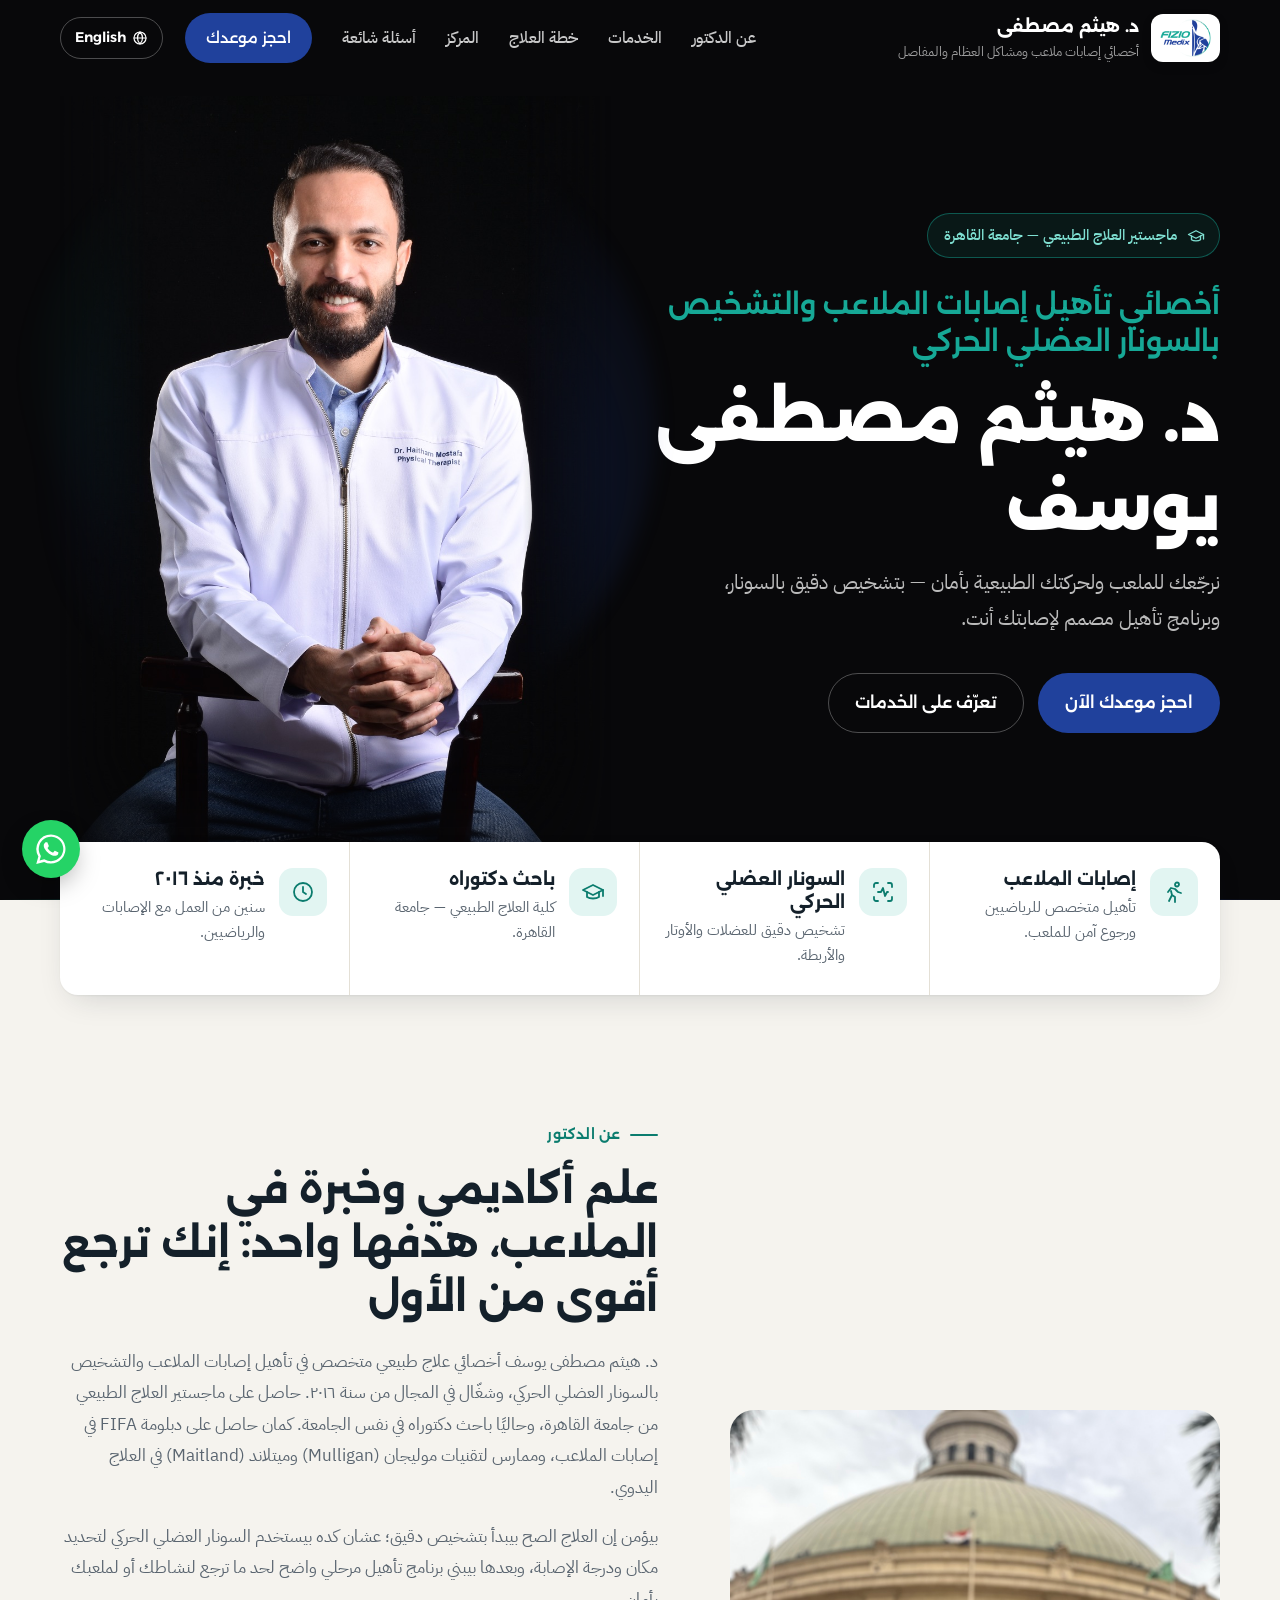
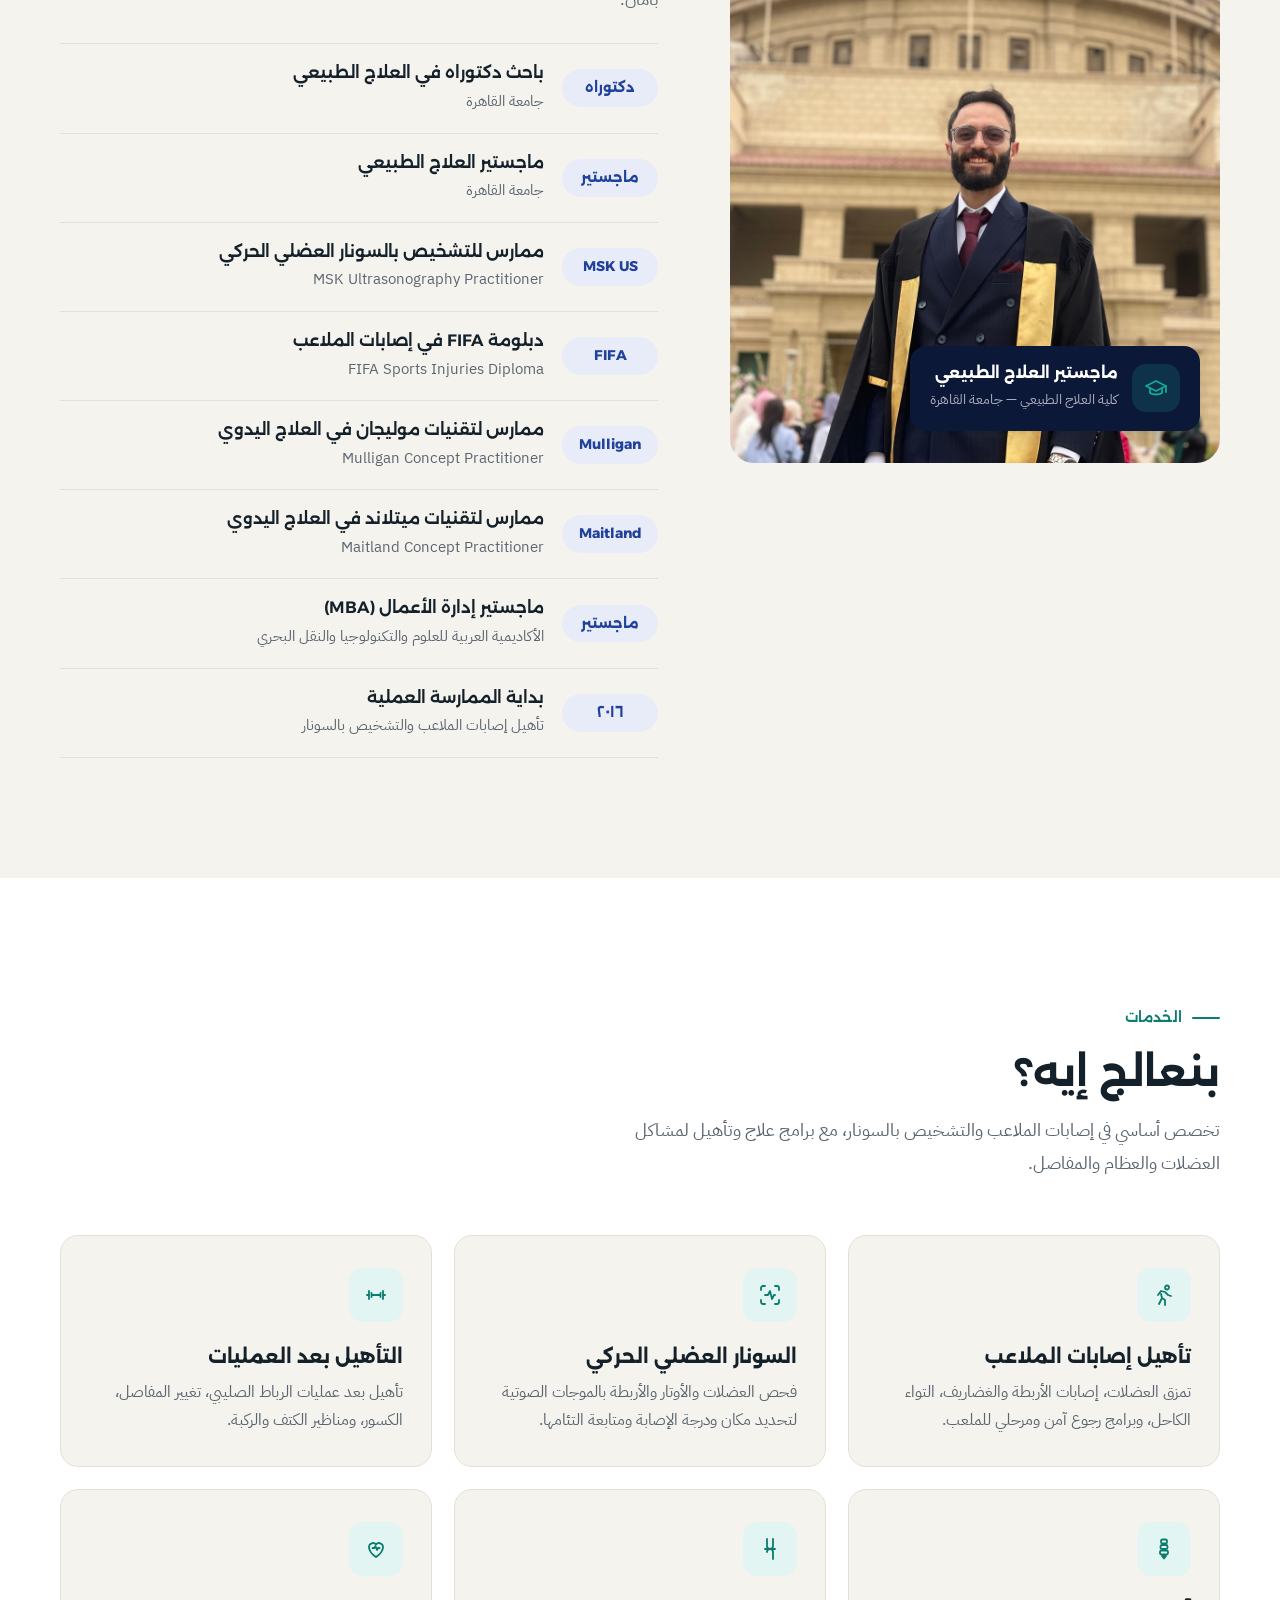
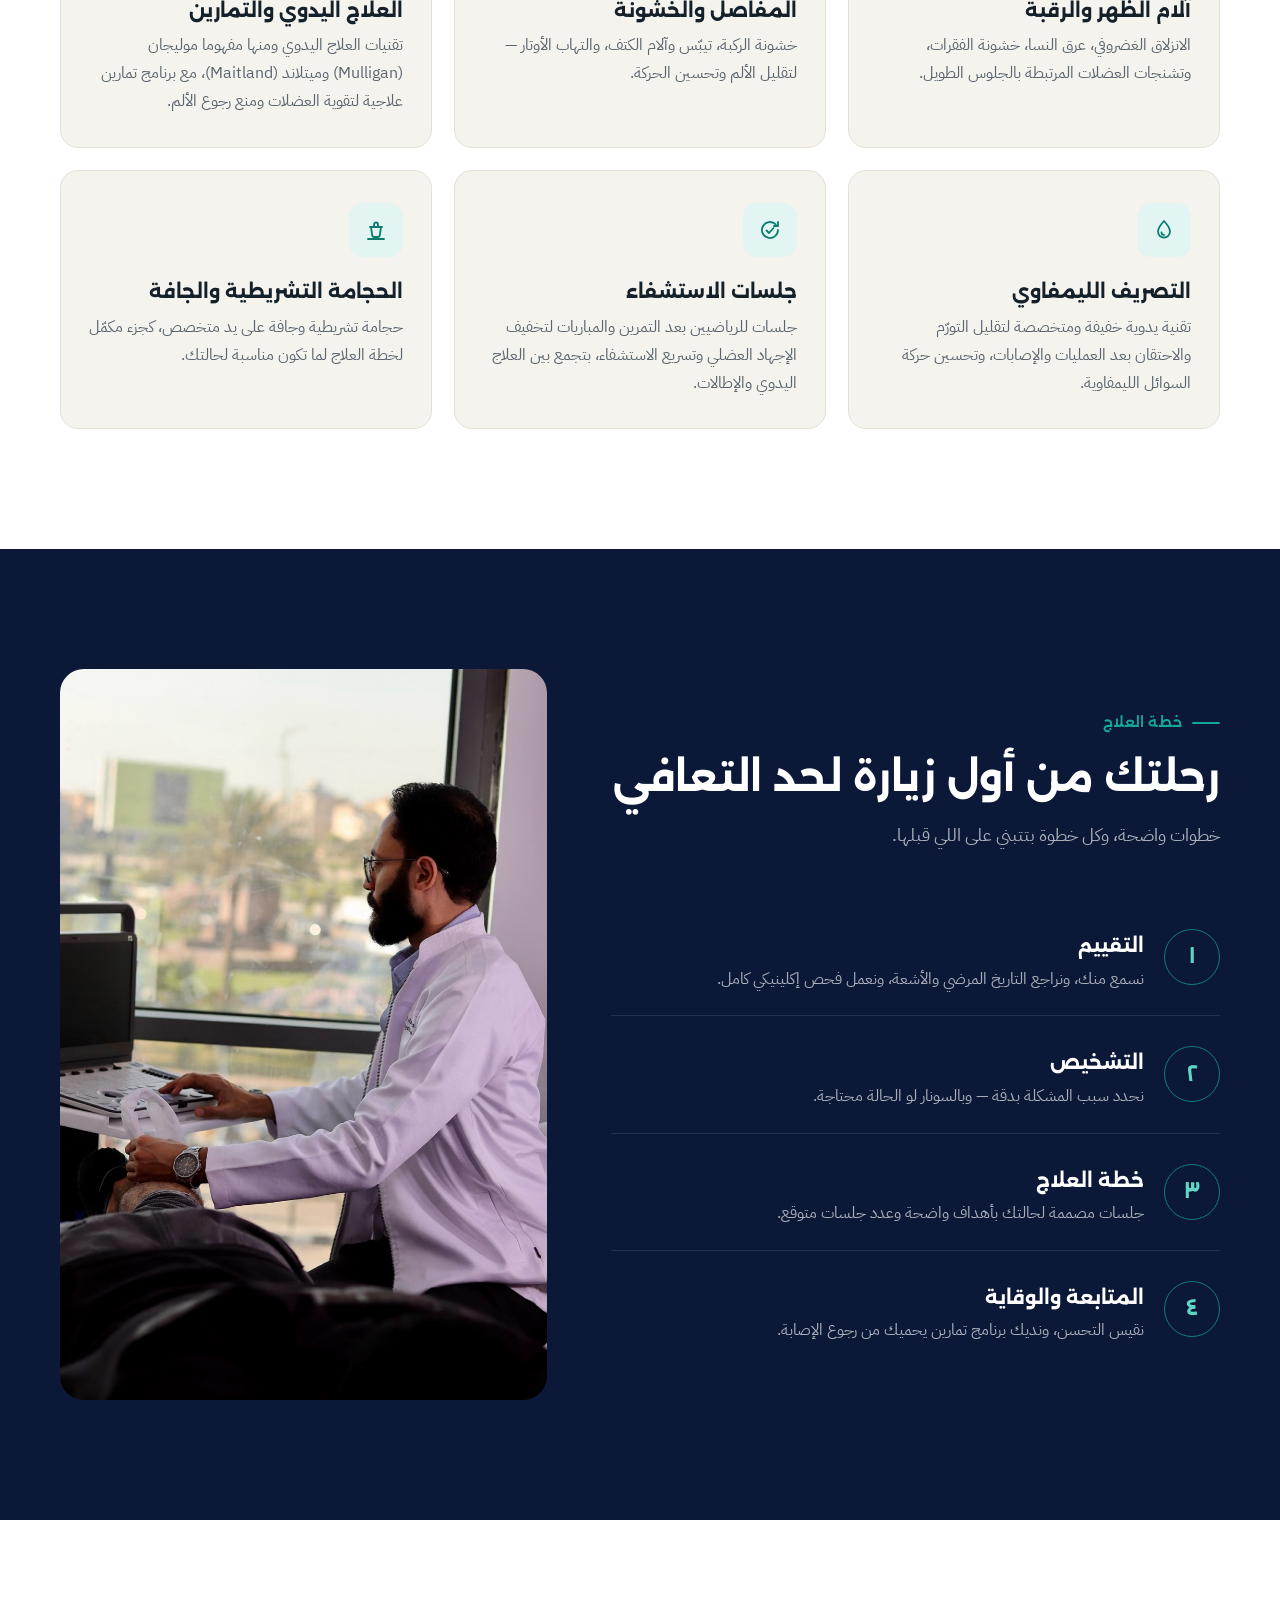
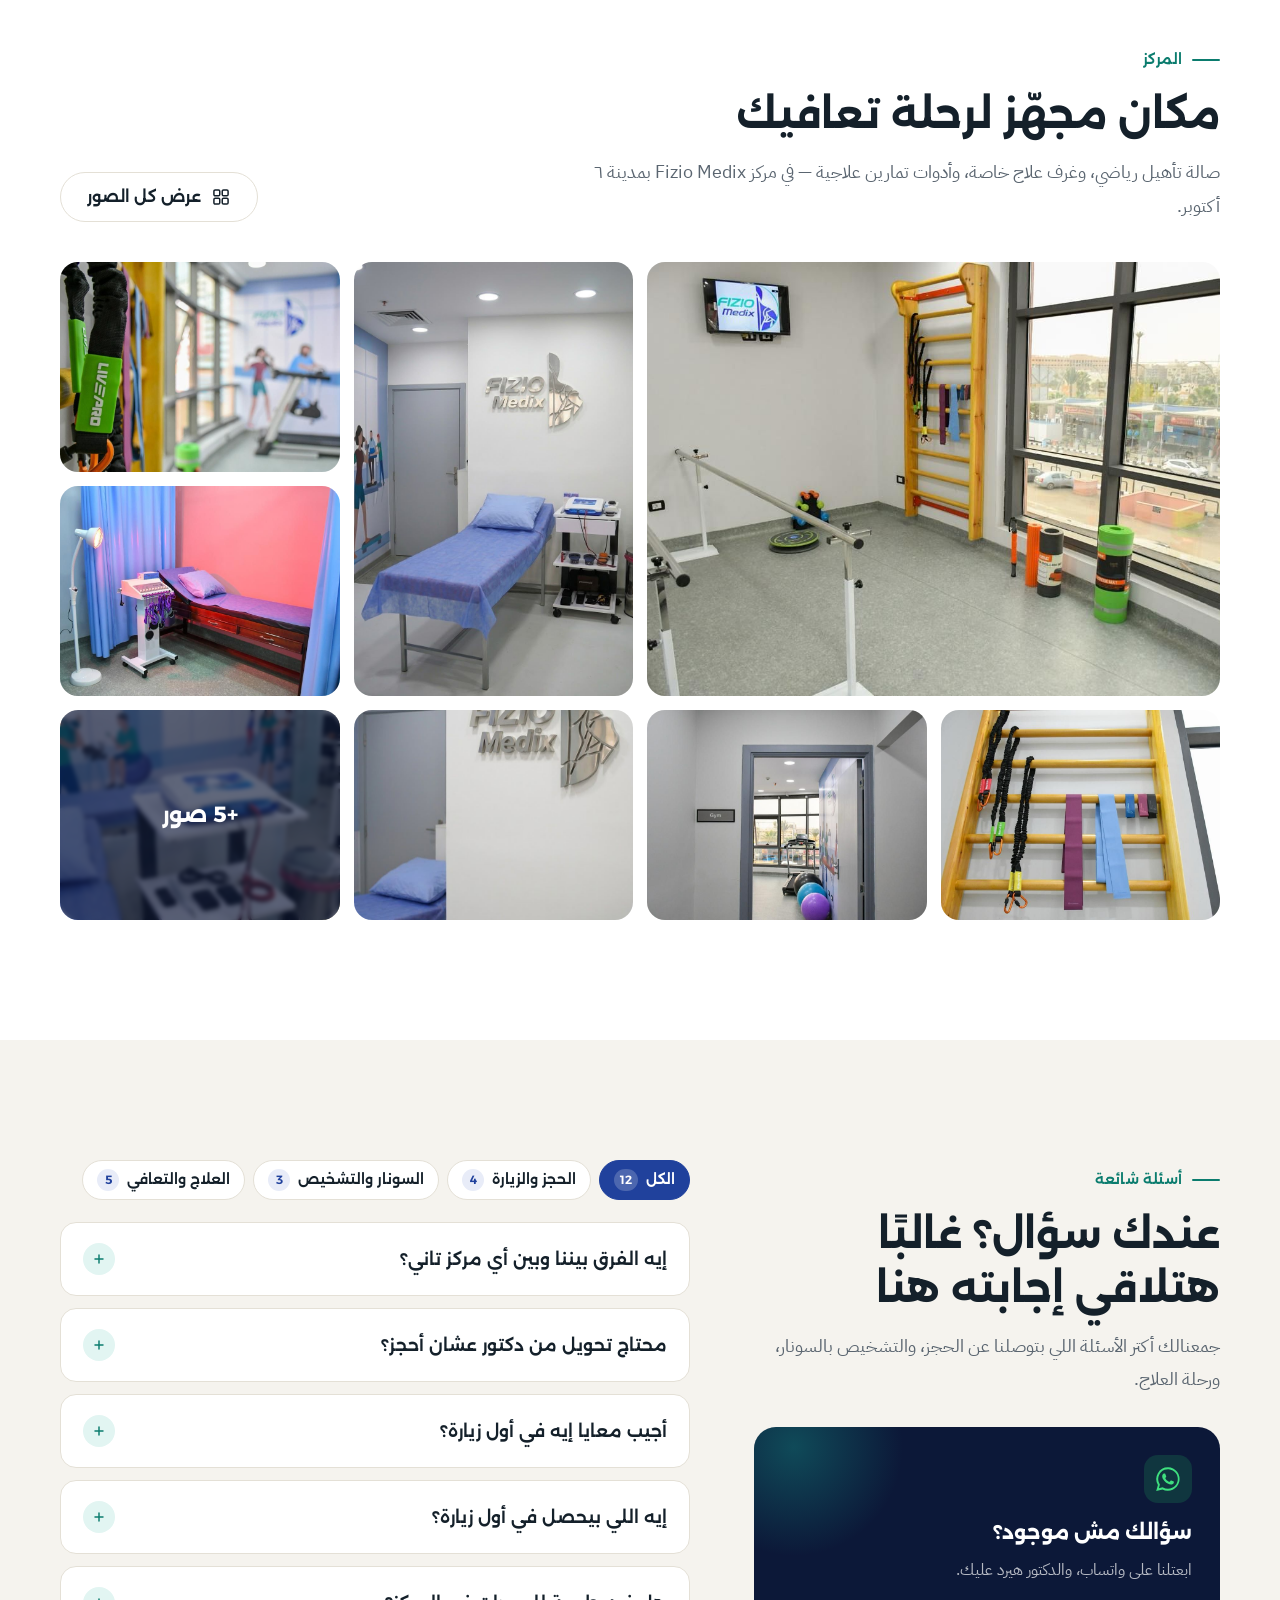
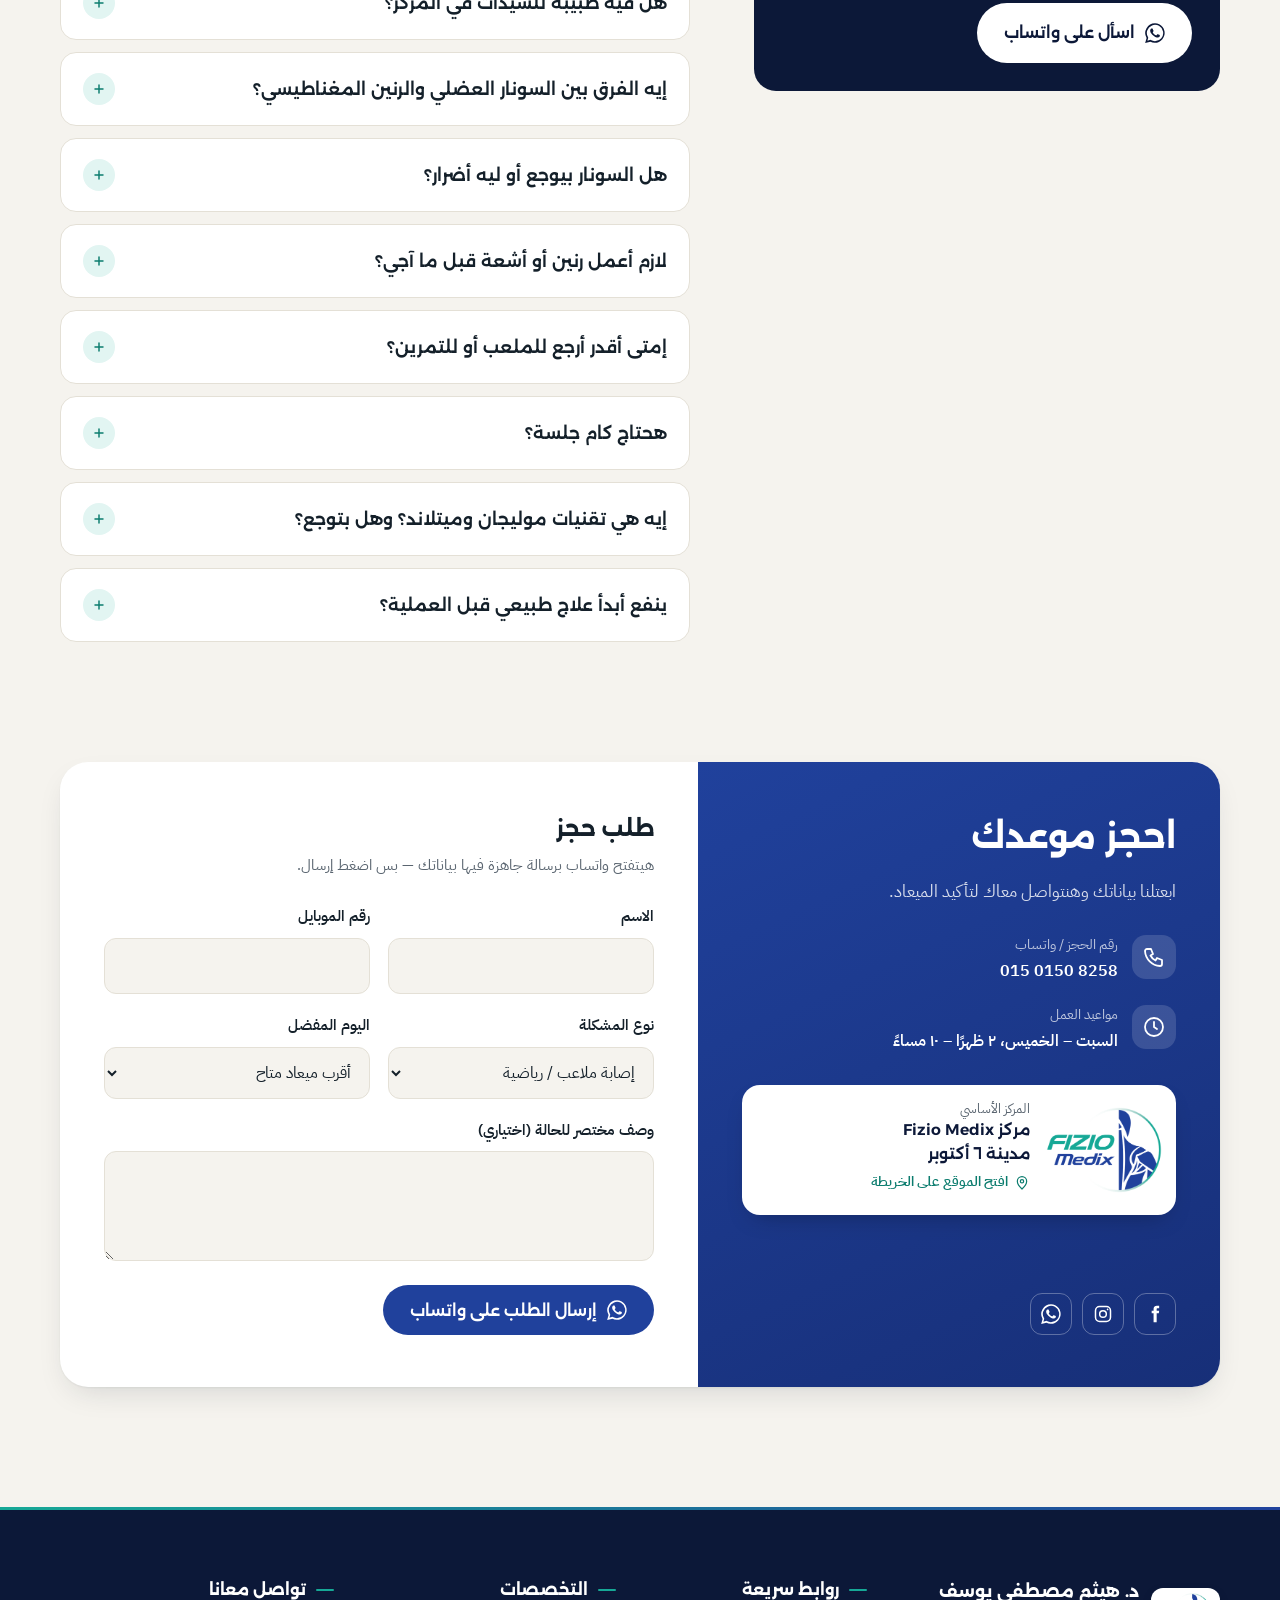
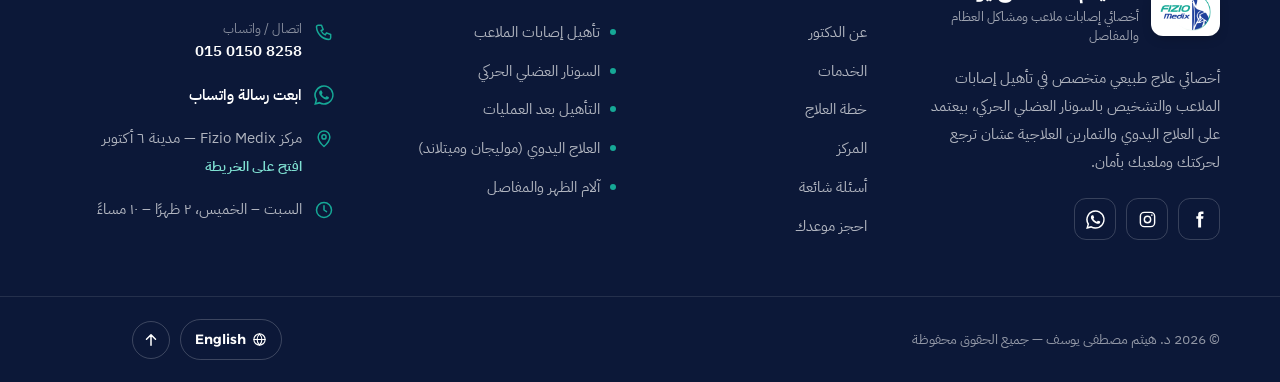
==== index.html @ ec3d3119 "Initial website: Arabic and English pages Co-Authored-By: Claude Opus 5.5 <noreply@anthropic.com>" ====
<!doctype html>
<html lang="ar" dir="rtl">
<head>
<meta charset="utf-8">
<meta name="viewport" content="width=device-width, initial-scale=1">
<title>د. هيثم مصطفى يوسف | تأهيل إصابات الملاعب والسونار العضلي</title>
<meta name="description" content="د. هيثم مصطفى يوسف — أخصائي تأهيل إصابات الملاعب والتشخيص بالسونار العضلي الحركي. ماجستير العلاج الطبيعي جامعة القاهرة، باحث دكتوراه بجامعة القاهرة، وخبرة منذ ٢٠١٦.">
<meta property="og:title" content="د. هيثم مصطفى يوسف | تأهيل إصابات الملاعب">
<meta property="og:description" content="ماجستير العلاج الطبيعي — جامعة القاهرة. احجز موعدك الآن.">
<meta property="og:image" content="images/hero.jpg">
<meta name="theme-color" content="#20419c">
<link rel="preconnect" href="https://fonts.googleapis.com">
<link rel="preconnect" href="https://fonts.gstatic.com" crossorigin>
<link href="https://fonts.googleapis.com/css2?family=Alexandria:wght@500;600;700;800&family=IBM+Plex+Sans+Arabic:wght@400;500;600&display=swap" rel="stylesheet">
<link rel="alternate" hreflang="ar" href="index.html">
<link rel="alternate" hreflang="en" href="en.html">
<link rel="stylesheet" href="css/style.css">
<script type="application/ld+json" id="faq-schema">
{
 "@context": "https://schema.org",
 "@type": "FAQPage",
 "inLanguage": "ar",
 "mainEntity": [
  {
   "@type": "Question",
   "name": "إيه الفرق بيننا وبين أي مركز تاني؟",
   "acceptedAnswer": {
    "@type": "Answer",
    "text": "الفرق الأساسي إن العلاج عندنا بيعتمد على العلاج اليدوي بشكل أكبر، مش مجرد أجهزة علاجية. الجلسة مش إنك تتوصّل على جهاز وتستنى؛ الأخصائي بيشتغل معاك بإيده بتقنيات زي موليجان وميتلاند، مع تمارين علاجية مصممة لإصابتك، والأجهزة بتُستخدم كعامل مساعد بس لما يكون ليها لازمة فعلًا. وكمان التشخيص بالسونار العضلي في نفس الزيارة بيخلّينا نعالج السبب الحقيقي ونتابع التحسّن بشكل واضح."
   }
  },
  {
   "@type": "Question",
   "name": "محتاج تحويل من دكتور عشان أحجز؟",
   "acceptedAnswer": {
    "@type": "Answer",
    "text": "لأ، تقدر تحجز على طول. لو متابع مع دكتور عظام أو عملت عملية، هات معاك تقريره وأي أشعة سابقة عشان نكمّل على نفس الخطة."
   }
  },
  {
   "@type": "Question",
   "name": "أجيب معايا إيه في أول زيارة؟",
   "acceptedAnswer": {
    "@type": "Answer",
    "text": "أي أشعة أو رنين أو سونار عملته قبل كده، تقرير العملية لو عملت عملية، وأسماء الأدوية اللي بتاخدها. والبس لبس رياضي مريح يسهّل فحص مكان الإصابة."
   }
  },
  {
   "@type": "Question",
   "name": "إيه اللي بيحصل في أول زيارة؟",
   "acceptedAnswer": {
    "@type": "Answer",
    "text": "بنبدأ بتقييم كامل: نسمع منك قصة الإصابة، ونفحص الحركة والقوة ومكان الألم، ولو محتاج بنعمل سونار عضلي في نفس الزيارة. بتمشي وإنت فاهم تشخيصك وخطة العلاج وأول تمارين ليك."
   }
  },
  {
   "@type": "Question",
   "name": "هل فيه طبيبة للسيدات في المركز؟",
   "acceptedAnswer": {
    "@type": "Answer",
    "text": "أيوه، في المركز ٥ طبيبات علاج طبيعي. لو تفضّلي إن جلساتك تبقى مع طبيبة، اكتبي ده في طلب الحجز أو ابعتيلنا على واتساب، وهنرتّب ده معاكي."
   }
  },
  {
   "@type": "Question",
   "name": "إيه الفرق بين السونار العضلي والرنين المغناطيسي؟",
   "acceptedAnswer": {
    "@type": "Answer",
    "text": "السونار العضلي بيصوّر العضلات والأوتار والأربطة وهي بتتحرك، وبيتعمل في العيادة في نفس الزيارة، وبيسمح نقارن الجهة المصابة بالسليمة ونتابع الالتئام من جلسة للتانية. الرنين أدق في حاجات تانية زي الغضاريف جوه المفصل والعظم، ولو حالتك محتاجاه هنقولك."
   }
  },
  {
   "@type": "Question",
   "name": "هل السونار بيوجع أو ليه أضرار؟",
   "acceptedAnswer": {
    "@type": "Answer",
    "text": "لأ. السونار مفيهوش أي إشعاع ومش بيوجع، وينفع يتكرر أكتر من مرة بأمان — وده اللي بيخلّيه مناسب لمتابعة التئام الإصابة."
   }
  },
  {
   "@type": "Question",
   "name": "لازم أعمل رنين أو أشعة قبل ما آجي؟",
   "acceptedAnswer": {
    "@type": "Answer",
    "text": "مش شرط. في حالات كتير الفحص الإكلينيكي مع السونار بيكفي للتشخيص. لو احتجنا أشعة أو رنين هنوضحلك ليه، وإيه اللي محتاجين نشوفه بالظبط."
   }
  },
  {
   "@type": "Question",
   "name": "إمتى أقدر أرجع للملعب أو للتمرين؟",
   "acceptedAnswer": {
    "@type": "Answer",
    "text": "الرجوع مش بعدد أيام، لكن بمعايير: الألم، ومدى الحركة، والقوة مقارنةً بالجهة السليمة، واختبارات حركية زي الجري والقفز وتغيير الاتجاه. بنرجّعك على مراحل عشان نقلل فرصة إن الإصابة ترجع."
   }
  },
  {
   "@type": "Question",
   "name": "هحتاج كام جلسة؟",
   "acceptedAnswer": {
    "@type": "Answer",
    "text": "بيتحدد بعد التقييم حسب نوع الإصابة ودرجتها وهدفك — حياة يومية من غير ألم ولا رجوع للمنافسة. بنقولك من الأول العدد المتوقع، وبنراجعه مع تحسّنك."
   }
  },
  {
   "@type": "Question",
   "name": "إيه هي تقنيات موليجان وميتلاند؟ وهل بتوجع؟",
   "acceptedAnswer": {
    "@type": "Answer",
    "text": "دي مدارس معروفة في العلاج اليدوي لتحسين حركة المفاصل وتقليل الألم. موليجان بيعتمد على تحريك المفصل وإنت بتعمل الحركة بنفسك، وميتلاند بيعتمد على تحريك المفصل بحركات متدرجة. المفروض تبقى مريحة، ولو حسيت بألم بنعدّل فورًا. ممكن تحس بشد بسيط بعدها بيروح خلال يوم أو اتنين."
   }
  },
  {
   "@type": "Question",
   "name": "ينفع أبدأ علاج طبيعي قبل العملية؟",
   "acceptedAnswer": {
    "@type": "Answer",
    "text": "أيوه، وده مفيد جدًا في عمليات زي الرباط الصليبي: التأهيل قبل العملية بيقلل التورم ويحسّن الحركة وقوة العضلة، وده بيسهّل التعافي بعدها. وبعد العملية بنمشي على البروتوكول بالتنسيق مع الجرّاح."
   }
  }
 ]
}
</script>
</head>
<body>

<!-- SVG icon sprite -->
<svg width="0" height="0" style="position:absolute" aria-hidden="true">
  <symbol id="i-cap" viewBox="0 0 24 24" fill="none" stroke="currentColor" stroke-width="1.8" stroke-linecap="round" stroke-linejoin="round"><path d="M22 10 12 5 2 10l10 5 10-5Z"/><path d="M6 12v5c3 2 9 2 12 0v-5"/><path d="M22 10v6"/></symbol>
  <symbol id="i-scan" viewBox="0 0 24 24" fill="none" stroke="currentColor" stroke-width="1.8" stroke-linecap="round" stroke-linejoin="round"><path d="M3 7V5a2 2 0 0 1 2-2h2M17 3h2a2 2 0 0 1 2 2v2M21 17v2a2 2 0 0 1-2 2h-2M7 21H5a2 2 0 0 1-2-2v-2"/><path d="M7 12h3l2-4 2 8 2-4h1"/></symbol>
  <symbol id="i-plan" viewBox="0 0 24 24" fill="none" stroke="currentColor" stroke-width="1.8" stroke-linecap="round" stroke-linejoin="round"><rect x="5" y="3" width="14" height="18" rx="2"/><path d="M9 3v2h6V3M9 11h6M9 15h4"/></symbol>
  <symbol id="i-check" viewBox="0 0 24 24" fill="none" stroke="currentColor" stroke-width="2" stroke-linecap="round" stroke-linejoin="round"><circle cx="12" cy="12" r="9"/><path d="m8.5 12 2.5 2.5 4.5-5"/></symbol>
  <symbol id="i-spine" viewBox="0 0 24 24" fill="none" stroke="currentColor" stroke-width="1.8" stroke-linecap="round" stroke-linejoin="round"><rect x="9" y="2.5" width="6" height="4" rx="1.5"/><rect x="8.5" y="8" width="7" height="4" rx="1.5"/><rect x="8" y="13.5" width="8" height="4" rx="1.5"/><path d="M10 19h4l-2 2.5Z"/></symbol>
  <symbol id="i-run" viewBox="0 0 24 24" fill="none" stroke="currentColor" stroke-width="1.8" stroke-linecap="round" stroke-linejoin="round"><circle cx="15" cy="4.5" r="2"/><path d="m7 21 3-6 3 2v5M6 12l3-4 4 1 3 3 3 1M10 15l-1-4"/></symbol>
  <symbol id="i-knee" viewBox="0 0 24 24" fill="none" stroke="currentColor" stroke-width="1.8" stroke-linecap="round" stroke-linejoin="round"><path d="M9 2v7a3 3 0 0 0 6 0V2"/><path d="M9 15a3 3 0 0 1 6 0v7"/><path d="M7 12h10"/></symbol>
  <symbol id="i-hands" viewBox="0 0 24 24" fill="none" stroke="currentColor" stroke-width="1.8" stroke-linecap="round" stroke-linejoin="round"><path d="M12 20s-7-4.5-7-10a4 4 0 0 1 7-2.6A4 4 0 0 1 19 10c0 5.5-7 10-7 10Z"/><path d="M8.5 11h2l1-2 1.5 4 1-2h1.5"/></symbol>
  <symbol id="i-rehab" viewBox="0 0 24 24" fill="none" stroke="currentColor" stroke-width="1.8" stroke-linecap="round" stroke-linejoin="round"><path d="M3 12h2M19 12h2M5 8v8M19 8v8M7.5 10v4M16.5 10v4M7.5 12h9"/></symbol>
  <symbol id="i-phone" viewBox="0 0 24 24" fill="none" stroke="currentColor" stroke-width="1.8" stroke-linecap="round" stroke-linejoin="round"><path d="M5 4h4l2 5-2.5 1.5a11 11 0 0 0 5 5L15 13l5 2v4a2 2 0 0 1-2 2A16 16 0 0 1 3 6a2 2 0 0 1 2-2Z"/></symbol>
  <symbol id="i-pin" viewBox="0 0 24 24" fill="none" stroke="currentColor" stroke-width="1.8" stroke-linecap="round" stroke-linejoin="round"><path d="M12 21s-7-6.2-7-11.5a7 7 0 0 1 14 0C19 14.8 12 21 12 21Z"/><circle cx="12" cy="9.5" r="2.5"/></symbol>
  <symbol id="i-clock" viewBox="0 0 24 24" fill="none" stroke="currentColor" stroke-width="1.8" stroke-linecap="round" stroke-linejoin="round"><circle cx="12" cy="12" r="9"/><path d="M12 7v5l3 2"/></symbol>
  <symbol id="i-plus" viewBox="0 0 24 24" fill="none" stroke="currentColor" stroke-width="2.2" stroke-linecap="round"><path d="M12 6v12M6 12h12"/></symbol>
  <symbol id="i-wa" viewBox="0 0 24 24" fill="currentColor"><path d="M17.5 14.4c-.3-.1-1.7-.8-2-.9-.3-.1-.5-.1-.7.1-.2.3-.8.9-.9 1.1-.2.2-.3.2-.6.1-.3-.1-1.2-.5-2.3-1.4-.9-.8-1.4-1.7-1.6-2-.2-.3 0-.5.1-.6l.4-.5c.1-.2.2-.3.3-.5.1-.2 0-.4 0-.5l-.9-2.2c-.2-.6-.5-.5-.7-.5h-.6c-.2 0-.5.1-.8.4-.3.3-1 1-1 2.4s1 2.8 1.2 3c.1.2 2 3.1 4.9 4.3.7.3 1.2.5 1.7.6.7.2 1.3.2 1.8.1.6-.1 1.7-.7 1.9-1.4.2-.7.2-1.2.2-1.4-.1-.1-.3-.2-.6-.3ZM12 21.8a9.8 9.8 0 0 1-5-1.4l-.4-.2-3.7 1 1-3.6-.2-.4A9.8 9.8 0 1 1 12 21.8Zm0-21.5A11.7 11.7 0 0 0 1.9 17.9L.2 24l6.3-1.6A11.7 11.7 0 1 0 12 .3Z"/></symbol>
  <symbol id="i-fb" viewBox="0 0 24 24" fill="currentColor"><path d="M14 8V6.2c0-.8.2-1.2 1.4-1.2H17V2h-2.6C11.3 2 10.3 3.5 10.3 6v2H8v3h2.3v11H14V11h2.6L17 8h-3Z"/></symbol>
  <symbol id="i-ig" viewBox="0 0 24 24" fill="none" stroke="currentColor" stroke-width="1.8"><rect x="3" y="3" width="18" height="18" rx="5"/><circle cx="12" cy="12" r="4"/><circle cx="17.5" cy="6.5" r="1" fill="currentColor" stroke="none"/></symbol>
  <symbol id="i-globe" viewBox="0 0 24 24" fill="none" stroke="currentColor" stroke-width="1.8" stroke-linecap="round"><circle cx="12" cy="12" r="9"/><path d="M3 12h18M12 3c2.5 2.6 3.8 5.6 3.8 9s-1.3 6.4-3.8 9c-2.5-2.6-3.8-5.6-3.8-9S9.5 5.6 12 3Z"/></symbol>
  <symbol id="i-up" viewBox="0 0 24 24" fill="none" stroke="currentColor" stroke-width="2" stroke-linecap="round" stroke-linejoin="round"><path d="M12 19V5M6 11l6-6 6 6"/></symbol>
  <symbol id="i-grid" viewBox="0 0 24 24" fill="none" stroke="currentColor" stroke-width="1.8" stroke-linejoin="round"><rect x="3.5" y="3.5" width="7" height="7" rx="1.5"/><rect x="13.5" y="3.5" width="7" height="7" rx="1.5"/><rect x="3.5" y="13.5" width="7" height="7" rx="1.5"/><rect x="13.5" y="13.5" width="7" height="7" rx="1.5"/></symbol>
  <symbol id="i-x" viewBox="0 0 24 24" fill="none" stroke="currentColor" stroke-width="2" stroke-linecap="round"><path d="M6 6l12 12M18 6 6 18"/></symbol>
  <symbol id="i-chev" viewBox="0 0 24 24" fill="none" stroke="currentColor" stroke-width="2" stroke-linecap="round" stroke-linejoin="round"><path d="m9 6 6 6-6 6"/></symbol>
  <symbol id="i-drop" viewBox="0 0 24 24" fill="none" stroke="currentColor" stroke-width="1.8" stroke-linecap="round" stroke-linejoin="round"><path d="M12 3s-6 6.4-6 10.6A6 6 0 0 0 18 13.6C18 9.4 12 3 12 3Z"/><path d="M9.5 14.5a2.6 2.6 0 0 0 2.5 2.5"/></symbol>
  <symbol id="i-recover" viewBox="0 0 24 24" fill="none" stroke="currentColor" stroke-width="1.8" stroke-linecap="round" stroke-linejoin="round"><path d="M20 12a8 8 0 1 1-2.3-5.6"/><path d="M20 4v4h-4"/><path d="M8.5 12.5 11 15l4.5-5"/></symbol>
  <symbol id="i-cup" viewBox="0 0 24 24" fill="none" stroke="currentColor" stroke-width="1.8" stroke-linecap="round" stroke-linejoin="round"><path d="M7 9h10l-1.2 8.2a2 2 0 0 1-2 1.8h-3.6a2 2 0 0 1-2-1.8L7 9Z"/><path d="M6 9h12"/><path d="M10 9V6.5a2 2 0 0 1 4 0V9"/><path d="M4 21h16"/></symbol>
  <symbol id="i-menu" viewBox="0 0 24 24" fill="none" stroke="currentColor" stroke-width="2" stroke-linecap="round"><path d="M4 7h16M4 12h16M4 17h16"/></symbol>
</svg>

<header class="nav" id="nav">
  <div class="wrap">
    <a href="#top" class="brand" aria-label="د. هيثم مصطفى — الصفحة الرئيسية">
      <span class="brand-logo"><img src="images/fizio-medix-logo.png" alt="Fizio Medix" width="640" height="475"></span>
      <span class="brand-text"><b>د. هيثم مصطفى</b><span>أخصائي إصابات ملاعب ومشاكل العظام والمفاصل</span></span>
    </a>
    <div class="nav-end">
    <nav class="links" id="links" aria-label="القائمة الرئيسية">
      <a href="#about">عن الدكتور</a>
      <a href="#services">الخدمات</a>
      <a href="#approach">خطة العلاج</a>
      <a href="#center">المركز</a>
      <a href="#faq">أسئلة شائعة</a>
      <a href="#booking" class="btn btn-primary">احجز موعدك</a>
    </nav>
    <a class="lang" href="en.html" hreflang="en" lang="en" data-lang-switch><svg><use href="#i-globe"/></svg><span class="lang-full">English</span><span class="lang-short">EN</span></a>
    <button class="menu-btn" id="menuBtn" aria-label="فتح القائمة" aria-expanded="false" aria-controls="links"><svg><use href="#i-menu"/></svg></button>
    </div>
  </div>
</header>

<main id="top">
  <!-- Hero -->
  <section class="hero">
    <div class="wrap">
      <div class="hero-copy">
        <span class="badge"><svg><use href="#i-cap"/></svg>ماجستير العلاج الطبيعي — جامعة القاهرة</span>
        <h1><small>أخصائي تأهيل إصابات الملاعب والتشخيص بالسونار العضلي الحركي</small>د. هيثم مصطفى يوسف</h1>
        <p class="lead">نرجّعك للملعب ولحركتك الطبيعية بأمان — بتشخيص دقيق بالسونار، وبرنامج تأهيل مصمم لإصابتك أنت.</p>
        <div class="hero-cta">
          <a href="#booking" class="btn btn-primary">احجز موعدك الآن</a>
          <a href="#services" class="btn btn-ghost">تعرّف على الخدمات</a>
        </div>
      </div>
      <div class="hero-photo">
        <div class="hero-glow" aria-hidden="true"></div>
        <img src="images/hero.jpg" alt="د. هيثم مصطفى يوسف بالبالطو الأبيض" width="1000" height="1500" fetchpriority="high">
      </div>
    </div>
  </section>

  <!-- Highlights -->
  <div class="strip">
    <div class="wrap">
      <div class="strip-grid reveal">
        <div class="strip-item">
          <span class="icon"><svg><use href="#i-run"/></svg></span>
          <div><h3>إصابات الملاعب</h3><p>تأهيل متخصص للرياضيين ورجوع آمن للملعب.</p></div>
        </div>
        <div class="strip-item">
          <span class="icon"><svg><use href="#i-scan"/></svg></span>
          <div><h3>السونار العضلي الحركي</h3><p>تشخيص دقيق للعضلات والأوتار والأربطة.</p></div>
        </div>
        <div class="strip-item">
          <span class="icon"><svg><use href="#i-cap"/></svg></span>
          <div><h3>باحث دكتوراه</h3><p>كلية العلاج الطبيعي — جامعة القاهرة.</p></div>
        </div>
        <div class="strip-item">
          <span class="icon"><svg><use href="#i-clock"/></svg></span>
          <div><h3>خبرة منذ ٢٠١٦</h3><p>سنين من العمل مع الإصابات والرياضيين.</p></div>
        </div>
      </div>
    </div>
  </div>

  <!-- About -->
  <section class="section" id="about">
    <div class="wrap about-grid">
      <div class="about-photo reveal">
        <img src="images/graduation.jpg" alt="د. هيثم مصطفى في حفل التخرج أمام قبة جامعة القاهرة" width="1050" height="1400" loading="lazy">
        <div class="tag">
          <span class="icon"><svg><use href="#i-cap"/></svg></span>
          <div><b>ماجستير العلاج الطبيعي</b><span>كلية العلاج الطبيعي — جامعة القاهرة</span></div>
        </div>
      </div>
      <div class="about-copy reveal">
        <span class="eyebrow">عن الدكتور</span>
        <h2>علم أكاديمي وخبرة في الملاعب، هدفها واحد: إنك ترجع أقوى من الأول</h2>
        <p>د. هيثم مصطفى يوسف أخصائي علاج طبيعي متخصص في تأهيل إصابات الملاعب والتشخيص بالسونار العضلي الحركي، وشغّال في المجال من سنة ٢٠١٦. حاصل على ماجستير العلاج الطبيعي من جامعة القاهرة، وحاليًا باحث دكتوراه في نفس الجامعة. كمان حاصل على دبلومة <span class="ltr">FIFA</span> في إصابات الملاعب، وممارس لتقنيات موليجان <span class="ltr">(Mulligan)</span> وميتلاند <span class="ltr">(Maitland)</span> في العلاج اليدوي.</p>
        <p>بيؤمن إن العلاج الصح بيبدأ بتشخيص دقيق؛ عشان كده بيستخدم السونار العضلي الحركي لتحديد مكان ودرجة الإصابة، وبعدها بيبني برنامج تأهيل مرحلي واضح لحد ما ترجع لنشاطك أو لملعبك بأمان.</p>
        <ul class="creds">
          <li><span class="yr">دكتوراه</span><div><b>باحث دكتوراه في العلاج الطبيعي</b><small>جامعة القاهرة</small></div></li>
          <li><span class="yr">ماجستير</span><div><b>ماجستير العلاج الطبيعي</b><small>جامعة القاهرة</small></div></li>
          <li><span class="yr ltr">MSK US</span><div><b>ممارس للتشخيص بالسونار العضلي الحركي</b><small><span class="ltr">MSK Ultrasonography Practitioner</span></small></div></li>
          <li><span class="yr ltr">FIFA</span><div><b>دبلومة <span class="ltr">FIFA</span> في إصابات الملاعب</b><small><span class="ltr">FIFA Sports Injuries Diploma</span></small></div></li>
          <li><span class="yr ltr">Mulligan</span><div><b>ممارس لتقنيات موليجان في العلاج اليدوي</b><small><span class="ltr">Mulligan Concept Practitioner</span></small></div></li>
          <li><span class="yr ltr">Maitland</span><div><b>ممارس لتقنيات ميتلاند في العلاج اليدوي</b><small><span class="ltr">Maitland Concept Practitioner</span></small></div></li>
          <li><span class="yr">ماجستير</span><div><b>ماجستير إدارة الأعمال (MBA)</b><small>الأكاديمية العربية للعلوم والتكنولوجيا والنقل البحري</small></div></li>
          <li><span class="yr">٢٠١٦</span><div><b>بداية الممارسة العملية</b><small>تأهيل إصابات الملاعب والتشخيص بالسونار</small></div></li>
        </ul>
      </div>
    </div>
  </section>

  <!-- Services -->
  <section class="section services" id="services">
    <div class="wrap">
      <div class="section-head reveal">
        <span class="eyebrow">الخدمات</span>
        <h2>بنعالج إيه؟</h2>
        <p>تخصص أساسي في إصابات الملاعب والتشخيص بالسونار، مع برامج علاج وتأهيل لمشاكل العضلات والعظام والمفاصل.</p>
      </div>
      <div class="svc-grid">
        <article class="svc reveal">
          <span class="icon"><svg><use href="#i-run"/></svg></span>
          <h3>تأهيل إصابات الملاعب</h3>
          <p>تمزق العضلات، إصابات الأربطة والغضاريف، التواء الكاحل، وبرامج رجوع آمن ومرحلي للملعب.</p>
        </article>
        <article class="svc reveal">
          <span class="icon"><svg><use href="#i-scan"/></svg></span>
          <h3>السونار العضلي الحركي</h3>
          <p>فحص العضلات والأوتار والأربطة بالموجات الصوتية لتحديد مكان ودرجة الإصابة ومتابعة التئامها.</p>
        </article>
        <article class="svc reveal">
          <span class="icon"><svg><use href="#i-rehab"/></svg></span>
          <h3>التأهيل بعد العمليات</h3>
          <p>تأهيل بعد عمليات الرباط الصليبي، تغيير المفاصل، الكسور، ومناظير الكتف والركبة.</p>
        </article>
        <article class="svc reveal">
          <span class="icon"><svg><use href="#i-spine"/></svg></span>
          <h3>آلام الظهر والرقبة</h3>
          <p>الانزلاق الغضروفي، عرق النسا، خشونة الفقرات، وتشنجات العضلات المرتبطة بالجلوس الطويل.</p>
        </article>
        <article class="svc reveal">
          <span class="icon"><svg><use href="#i-knee"/></svg></span>
          <h3>المفاصل والخشونة</h3>
          <p>خشونة الركبة، تيبّس وآلام الكتف، والتهاب الأوتار — لتقليل الألم وتحسين الحركة.</p>
        </article>
        <article class="svc reveal">
          <span class="icon"><svg><use href="#i-hands"/></svg></span>
          <h3>العلاج اليدوي والتمارين</h3>
          <p>تقنيات العلاج اليدوي ومنها مفهوما موليجان <span class="ltr">(Mulligan)</span> وميتلاند <span class="ltr">(Maitland)</span>، مع برنامج تمارين علاجية لتقوية العضلات ومنع رجوع الألم.</p>
        </article>
        <article class="svc reveal">
          <span class="icon"><svg><use href="#i-drop"/></svg></span>
          <h3>التصريف الليمفاوي</h3>
          <p>تقنية يدوية خفيفة ومتخصصة لتقليل التورّم والاحتقان بعد العمليات والإصابات، وتحسين حركة السوائل الليمفاوية.</p>
        </article>
        <article class="svc reveal">
          <span class="icon"><svg><use href="#i-recover"/></svg></span>
          <h3>جلسات الاستشفاء</h3>
          <p>جلسات للرياضيين بعد التمرين والمباريات لتخفيف الإجهاد العضلي وتسريع الاستشفاء، بتجمع بين العلاج اليدوي والإطالات.</p>
        </article>
        <article class="svc reveal">
          <span class="icon"><svg><use href="#i-cup"/></svg></span>
          <h3>الحجامة التشريطية والجافة</h3>
          <p>حجامة تشريطية وجافة على يد متخصص، كجزء مكمّل لخطة العلاج لما تكون مناسبة لحالتك.</p>
        </article>
      </div>
    </div>
  </section>

  <!-- Approach -->
  <section class="section approach" id="approach">
    <div class="wrap approach-grid">
      <div>
        <div class="section-head reveal">
          <span class="eyebrow">خطة العلاج</span>
          <h2>رحلتك من أول زيارة لحد التعافي</h2>
          <p>خطوات واضحة، وكل خطوة بتتبني على اللي قبلها.</p>
        </div>
        <ol class="steps">
          <li class="step reveal"><span class="step-num">١</span><div><h3>التقييم</h3><p>نسمع منك، ونراجع التاريخ المرضي والأشعة، ونعمل فحص إكلينيكي كامل.</p></div></li>
          <li class="step reveal"><span class="step-num">٢</span><div><h3>التشخيص</h3><p>نحدد سبب المشكلة بدقة — وبالسونار لو الحالة محتاجة.</p></div></li>
          <li class="step reveal"><span class="step-num">٣</span><div><h3>خطة العلاج</h3><p>جلسات مصممة لحالتك بأهداف واضحة وعدد جلسات متوقع.</p></div></li>
          <li class="step reveal"><span class="step-num">٤</span><div><h3>المتابعة والوقاية</h3><p>نقيس التحسن، ونديك برنامج تمارين يحميك من رجوع الإصابة.</p></div></li>
        </ol>
      </div>
      <div class="approach-photo reveal">
        <img src="images/ultrasound.jpg" alt="د. هيثم أثناء فحص مريض بجهاز الموجات فوق الصوتية" width="933" height="1400" loading="lazy">
      </div>
    </div>
  </section>

  <!-- Center gallery -->
  <section class="section center" id="center">
    <div class="wrap">
      <div class="center-head reveal">
        <div class="section-head">
          <span class="eyebrow">المركز</span>
          <h2>مكان مجهّز لرحلة تعافيك</h2>
          <p>صالة تأهيل رياضي، وغرف علاج خاصة، وأدوات تمارين علاجية — في مركز <span class="ltr">Fizio Medix</span> بمدينة ٦ أكتوبر.</p>
        </div>
        <button type="button" class="btn btn-outline" data-index="0"><svg><use href="#i-grid"/></svg>عرض كل الصور</button>
      </div>
      <div class="gallery reveal">
        <button type="button" class="g-item g1" data-index="0" aria-label="عرض الصورة: صالة التأهيل الرياضي"><img src="images/center/01-gym.jpg" alt="صالة التأهيل الرياضي" width="1024" height="682" loading="lazy"><span class="g-cap">صالة التأهيل الرياضي</span></button>
        <button type="button" class="g-item g2" data-index="1" aria-label="عرض الصورة: غرفة العلاج"><img src="images/center/02-room-logo.jpg" alt="غرفة العلاج" width="896" height="1200" loading="lazy"><span class="g-cap">غرفة العلاج</span></button>
        <button type="button" class="g-item g3" data-index="2" aria-label="عرض الصورة: منطقة التمارين"><img src="images/center/03-gym-cardio.jpg" alt="منطقة التمارين" width="1024" height="682" loading="lazy"><span class="g-cap">منطقة التمارين</span></button>
        <button type="button" class="g-item g4" data-index="3" aria-label="عرض الصورة: غرفة علاج خاصة"><img src="images/center/04-room-private.jpg" alt="غرفة علاج خاصة" width="1024" height="682" loading="lazy"><span class="g-cap">غرفة علاج خاصة</span></button>
        <button type="button" class="g-item g5" data-index="4" aria-label="عرض الصورة: أدوات التمارين العلاجية"><img src="images/center/05-exercise-tools.jpg" alt="أدوات التمارين العلاجية" width="1024" height="682" loading="lazy"><span class="g-cap">أدوات التمارين العلاجية</span></button>
        <button type="button" class="g-item g6" data-index="5" aria-label="عرض الصورة: مدخل صالة التأهيل"><img src="images/center/06-gym-entrance.jpg" alt="مدخل صالة التأهيل" width="1024" height="682" loading="lazy"><span class="g-cap">مدخل صالة التأهيل</span></button>
        <button type="button" class="g-item g7" data-index="6" aria-label="عرض الصورة: غرفة العلاج — Fizio Medix"><img src="images/center/07-room-device.jpg" alt="غرفة العلاج — Fizio Medix" width="768" height="1376" loading="lazy"><span class="g-cap">غرفة العلاج — Fizio Medix</span></button>
        <button type="button" class="g-item g8" data-index="7" aria-label="عرض الصورة: أجهزة علاج مساعدة"><img src="images/center/08-device-cart.jpg" alt="أجهزة علاج مساعدة" width="768" height="1376" loading="lazy"><span class="g-cap">أجهزة علاج مساعدة</span><span class="g-more">+5 صور</span></button>
      </div>
    </div>
    <ul class="gallery-data" hidden>
      <li><a href="images/center/01-gym.jpg" data-caption="صالة التأهيل الرياضي">صالة التأهيل الرياضي</a></li>
      <li><a href="images/center/02-room-logo.jpg" data-caption="غرفة العلاج">غرفة العلاج</a></li>
      <li><a href="images/center/03-gym-cardio.jpg" data-caption="منطقة التمارين">منطقة التمارين</a></li>
      <li><a href="images/center/04-room-private.jpg" data-caption="غرفة علاج خاصة">غرفة علاج خاصة</a></li>
      <li><a href="images/center/05-exercise-tools.jpg" data-caption="أدوات التمارين العلاجية">أدوات التمارين العلاجية</a></li>
      <li><a href="images/center/06-gym-entrance.jpg" data-caption="مدخل صالة التأهيل">مدخل صالة التأهيل</a></li>
      <li><a href="images/center/07-room-device.jpg" data-caption="غرفة العلاج — Fizio Medix">غرفة العلاج — Fizio Medix</a></li>
      <li><a href="images/center/08-device-cart.jpg" data-caption="أجهزة علاج مساعدة">أجهزة علاج مساعدة</a></li>
      <li><a href="images/center/09-device-use.jpg" data-caption="أجهزة علاج مساعدة">أجهزة علاج مساعدة</a></li>
      <li><a href="images/center/10-device-1.jpg" data-caption="أجهزة علاج مساعدة">أجهزة علاج مساعدة</a></li>
      <li><a href="images/center/11-device-2.jpg" data-caption="أجهزة علاج مساعدة">أجهزة علاج مساعدة</a></li>
      <li><a href="images/center/12-device-3.jpg" data-caption="أجهزة علاج مساعدة">أجهزة علاج مساعدة</a></li>
    </ul>
    <dialog class="lightbox" id="lightbox" aria-label="المركز">
      <figure>
        <img alt="">
        <figcaption><span class="lb-cap"></span><span class="lb-count"></span></figcaption>
      </figure>
      <button type="button" class="lb-btn lb-close" aria-label="إغلاق"><svg><use href="#i-x"/></svg></button>
      <button type="button" class="lb-btn lb-prev" aria-label="السابقة"><svg><use href="#i-chev"/></svg></button>
      <button type="button" class="lb-btn lb-next" aria-label="التالية"><svg><use href="#i-chev"/></svg></button>
    </dialog>
  </section>

  <!-- FAQ -->
  <section class="section faq" id="faq">
    <div class="wrap faq-grid">
      <div class="faq-side reveal">
        <div class="section-head">
          <span class="eyebrow">أسئلة شائعة</span>
          <h2>عندك سؤال؟ غالبًا هتلاقي إجابته هنا</h2>
          <p>جمعنالك أكتر الأسئلة اللي بتوصلنا عن الحجز، والتشخيص بالسونار، ورحلة العلاج.</p>
        </div>
        <div class="faq-help">
          <span class="icon"><svg><use href="#i-wa"/></svg></span>
          <h3>سؤالك مش موجود؟</h3>
          <p>ابعتلنا على واتساب، والدكتور هيرد عليك.</p>
          <a href="#" data-wa class="btn btn-light"><svg><use href="#i-wa"/></svg>اسأل على واتساب</a>
        </div>
      </div>
      <div class="faq-main reveal">
        <div class="faq-tabs" role="group" aria-label="تصفية الأسئلة">
          <button type="button" class="faq-tab" data-filter="all" aria-pressed="true">الكل<span class="count">12</span></button>
          <button type="button" class="faq-tab" data-filter="visit" aria-pressed="false">الحجز والزيارة<span class="count">4</span></button>
          <button type="button" class="faq-tab" data-filter="diag" aria-pressed="false">السونار والتشخيص<span class="count">3</span></button>
          <button type="button" class="faq-tab" data-filter="treat" aria-pressed="false">العلاج والتعافي<span class="count">5</span></button>
        </div>
        <div class="faq-list">
        <details data-cat="treat">
          <summary><span class="q">إيه الفرق بيننا وبين أي مركز تاني؟</span><span class="plus" aria-hidden="true"><svg width="16" height="16"><use href="#i-plus"/></svg></span></summary>
          <div class="a"><p>الفرق الأساسي إن العلاج عندنا بيعتمد على العلاج اليدوي بشكل أكبر، مش مجرد أجهزة علاجية. الجلسة مش إنك تتوصّل على جهاز وتستنى؛ الأخصائي بيشتغل معاك بإيده بتقنيات زي موليجان وميتلاند، مع تمارين علاجية مصممة لإصابتك، والأجهزة بتُستخدم كعامل مساعد بس لما يكون ليها لازمة فعلًا. وكمان التشخيص بالسونار العضلي في نفس الزيارة بيخلّينا نعالج السبب الحقيقي ونتابع التحسّن بشكل واضح.</p></div>
        </details>
        <details data-cat="visit">
          <summary><span class="q">محتاج تحويل من دكتور عشان أحجز؟</span><span class="plus" aria-hidden="true"><svg width="16" height="16"><use href="#i-plus"/></svg></span></summary>
          <div class="a"><p>لأ، تقدر تحجز على طول. لو متابع مع دكتور عظام أو عملت عملية، هات معاك تقريره وأي أشعة سابقة عشان نكمّل على نفس الخطة.</p></div>
        </details>
        <details data-cat="visit">
          <summary><span class="q">أجيب معايا إيه في أول زيارة؟</span><span class="plus" aria-hidden="true"><svg width="16" height="16"><use href="#i-plus"/></svg></span></summary>
          <div class="a"><p>أي أشعة أو رنين أو سونار عملته قبل كده، تقرير العملية لو عملت عملية، وأسماء الأدوية اللي بتاخدها. والبس لبس رياضي مريح يسهّل فحص مكان الإصابة.</p></div>
        </details>
        <details data-cat="visit">
          <summary><span class="q">إيه اللي بيحصل في أول زيارة؟</span><span class="plus" aria-hidden="true"><svg width="16" height="16"><use href="#i-plus"/></svg></span></summary>
          <div class="a"><p>بنبدأ بتقييم كامل: نسمع منك قصة الإصابة، ونفحص الحركة والقوة ومكان الألم، ولو محتاج بنعمل سونار عضلي في نفس الزيارة. بتمشي وإنت فاهم تشخيصك وخطة العلاج وأول تمارين ليك.</p></div>
        </details>
        <details data-cat="visit">
          <summary><span class="q">هل فيه طبيبة للسيدات في المركز؟</span><span class="plus" aria-hidden="true"><svg width="16" height="16"><use href="#i-plus"/></svg></span></summary>
          <div class="a"><p>أيوه، في المركز ٥ طبيبات علاج طبيعي. لو تفضّلي إن جلساتك تبقى مع طبيبة، اكتبي ده في طلب الحجز أو ابعتيلنا على واتساب، وهنرتّب ده معاكي.</p></div>
        </details>
        <details data-cat="diag">
          <summary><span class="q">إيه الفرق بين السونار العضلي والرنين المغناطيسي؟</span><span class="plus" aria-hidden="true"><svg width="16" height="16"><use href="#i-plus"/></svg></span></summary>
          <div class="a"><p>السونار العضلي بيصوّر العضلات والأوتار والأربطة وهي بتتحرك، وبيتعمل في العيادة في نفس الزيارة، وبيسمح نقارن الجهة المصابة بالسليمة ونتابع الالتئام من جلسة للتانية. الرنين أدق في حاجات تانية زي الغضاريف جوه المفصل والعظم، ولو حالتك محتاجاه هنقولك.</p></div>
        </details>
        <details data-cat="diag">
          <summary><span class="q">هل السونار بيوجع أو ليه أضرار؟</span><span class="plus" aria-hidden="true"><svg width="16" height="16"><use href="#i-plus"/></svg></span></summary>
          <div class="a"><p>لأ. السونار مفيهوش أي إشعاع ومش بيوجع، وينفع يتكرر أكتر من مرة بأمان — وده اللي بيخلّيه مناسب لمتابعة التئام الإصابة.</p></div>
        </details>
        <details data-cat="diag">
          <summary><span class="q">لازم أعمل رنين أو أشعة قبل ما آجي؟</span><span class="plus" aria-hidden="true"><svg width="16" height="16"><use href="#i-plus"/></svg></span></summary>
          <div class="a"><p>مش شرط. في حالات كتير الفحص الإكلينيكي مع السونار بيكفي للتشخيص. لو احتجنا أشعة أو رنين هنوضحلك ليه، وإيه اللي محتاجين نشوفه بالظبط.</p></div>
        </details>
        <details data-cat="treat">
          <summary><span class="q">إمتى أقدر أرجع للملعب أو للتمرين؟</span><span class="plus" aria-hidden="true"><svg width="16" height="16"><use href="#i-plus"/></svg></span></summary>
          <div class="a"><p>الرجوع مش بعدد أيام، لكن بمعايير: الألم، ومدى الحركة، والقوة مقارنةً بالجهة السليمة، واختبارات حركية زي الجري والقفز وتغيير الاتجاه. بنرجّعك على مراحل عشان نقلل فرصة إن الإصابة ترجع.</p></div>
        </details>
        <details data-cat="treat">
          <summary><span class="q">هحتاج كام جلسة؟</span><span class="plus" aria-hidden="true"><svg width="16" height="16"><use href="#i-plus"/></svg></span></summary>
          <div class="a"><p>بيتحدد بعد التقييم حسب نوع الإصابة ودرجتها وهدفك — حياة يومية من غير ألم ولا رجوع للمنافسة. بنقولك من الأول العدد المتوقع، وبنراجعه مع تحسّنك.</p></div>
        </details>
        <details data-cat="treat">
          <summary><span class="q">إيه هي تقنيات موليجان وميتلاند؟ وهل بتوجع؟</span><span class="plus" aria-hidden="true"><svg width="16" height="16"><use href="#i-plus"/></svg></span></summary>
          <div class="a"><p>دي مدارس معروفة في العلاج اليدوي لتحسين حركة المفاصل وتقليل الألم. موليجان بيعتمد على تحريك المفصل وإنت بتعمل الحركة بنفسك، وميتلاند بيعتمد على تحريك المفصل بحركات متدرجة. المفروض تبقى مريحة، ولو حسيت بألم بنعدّل فورًا. ممكن تحس بشد بسيط بعدها بيروح خلال يوم أو اتنين.</p></div>
        </details>
        <details data-cat="treat">
          <summary><span class="q">ينفع أبدأ علاج طبيعي قبل العملية؟</span><span class="plus" aria-hidden="true"><svg width="16" height="16"><use href="#i-plus"/></svg></span></summary>
          <div class="a"><p>أيوه، وده مفيد جدًا في عمليات زي الرباط الصليبي: التأهيل قبل العملية بيقلل التورم ويحسّن الحركة وقوة العضلة، وده بيسهّل التعافي بعدها. وبعد العملية بنمشي على البروتوكول بالتنسيق مع الجرّاح.</p></div>
        </details>
        </div>
      </div>
    </div>
  </section>

  <!-- Booking -->
  <section class="booking" id="booking">
    <div class="wrap">
      <div class="book-card reveal">
        <div class="book-info">
          <h2>احجز موعدك</h2>
          <p>ابعتلنا بياناتك وهنتواصل معاك لتأكيد الميعاد.</p>
          <ul class="contact-list">
            <li><span class="icon"><svg><use href="#i-phone"/></svg></span><div><small>رقم الحجز / واتساب</small><b><a class="ltr" href="tel:+201501508258" data-phone>015 0150 8258</a></b></div></li>
            <li><span class="icon"><svg><use href="#i-clock"/></svg></span><div><small>مواعيد العمل</small><b>السبت – الخميس، ٢ ظهرًا – ١٠ مساءً</b></div></li>
          </ul>
          <a class="clinic-card" href="https://maps.app.goo.gl/j9FVjx2LEGoWW3x56" target="_blank" rel="noopener">
            <img src="images/fizio-medix-logo.png" alt="شعار مركز Fizio Medix" width="640" height="475" loading="lazy">
            <span><small>المركز الأساسي</small><b>مركز <span class="ltr">Fizio Medix</span><br>مدينة ٦ أكتوبر</b><em><svg><use href="#i-pin"/></svg>افتح الموقع على الخريطة</em></span>
          </a>
          <div class="socials">
            <a href="https://www.facebook.com/share/1A85MPL6AB/" target="_blank" rel="noopener" aria-label="فيسبوك"><svg><use href="#i-fb"/></svg></a>
            <a href="https://www.instagram.com/fizio_medix/" target="_blank" rel="noopener" aria-label="إنستجرام"><svg><use href="#i-ig"/></svg></a>
            <a href="#" data-wa aria-label="واتساب"><svg><use href="#i-wa"/></svg></a>
          </div>
        </div>
        <form id="bookForm" novalidate>
          <h3>طلب حجز</h3>
          <p class="hint">هيتفتح واتساب برسالة جاهزة فيها بياناتك — بس اضغط إرسال.</p>
          <div class="field"><label for="f-name">الاسم</label><input id="f-name" name="name" required autocomplete="name"></div>
          <div class="field"><label for="f-phone">رقم الموبايل</label><input id="f-phone" name="phone" type="tel" required autocomplete="tel" dir="ltr"></div>
          <div class="field"><label for="f-type">نوع المشكلة</label>
            <select id="f-type" name="type">
              <option>إصابة ملاعب / رياضية</option>
              <option>آلام الظهر والرقبة</option>
              <option>الانزلاق الغضروفي وعرق النسا</option>
              <option>تأهيل بعد عملية</option>
              <option>تأهيل بعد الكسور</option>
              <option>المفاصل والخشونة</option>
              <option>فحص بالسونار العضلي</option>
              <option>تصريف ليمفاوي</option>
              <option>جلسات استشفاء</option>
              <option>حجامة (تشريطية وجافة)</option>
              <option>أخرى</option>
            </select>
          </div>
          <div class="field"><label for="f-day">اليوم المفضل</label>
            <select id="f-day" name="day">
              <option>أقرب ميعاد متاح</option>
              <option>السبت</option><option>الأحد</option><option>الاثنين</option><option>الثلاثاء</option><option>الأربعاء</option><option>الخميس</option>
            </select>
          </div>
          <div class="field full"><label for="f-msg">وصف مختصر للحالة (اختياري)</label><textarea id="f-msg" name="msg"></textarea></div>
          <button class="btn btn-primary" type="submit"><svg><use href="#i-wa"/></svg>إرسال الطلب على واتساب</button>
        </form>
      </div>
    </div>
  </section>
</main>

<footer class="site-footer">
  <div class="wrap footer-grid">
    <div class="footer-brand">
      <a href="#top" class="brand"><span class="brand-logo"><img src="images/fizio-medix-logo.png" alt="Fizio Medix" width="640" height="475" loading="lazy"></span><span class="brand-text"><b>د. هيثم مصطفى يوسف</b><span>أخصائي إصابات ملاعب ومشاكل العظام والمفاصل</span></span></a>
      <p>أخصائي علاج طبيعي متخصص في تأهيل إصابات الملاعب والتشخيص بالسونار العضلي الحركي، بيعتمد على العلاج اليدوي والتمارين العلاجية عشان ترجع لحركتك وملعبك بأمان.</p>
      <div class="footer-social">
        <a href="https://www.facebook.com/share/1A85MPL6AB/" target="_blank" rel="noopener" aria-label="فيسبوك"><svg><use href="#i-fb"/></svg></a>
        <a href="https://www.instagram.com/fizio_medix/" target="_blank" rel="noopener" aria-label="إنستجرام"><svg><use href="#i-ig"/></svg></a>
        <a href="#" data-wa aria-label="واتساب"><svg><use href="#i-wa"/></svg></a>
      </div>
    </div>
    <nav class="footer-col" aria-label="روابط سريعة">
      <h3>روابط سريعة</h3>
      <ul>
          <li><a href="#about">عن الدكتور</a></li>
          <li><a href="#services">الخدمات</a></li>
          <li><a href="#approach">خطة العلاج</a></li>
          <li><a href="#center">المركز</a></li>
          <li><a href="#faq">أسئلة شائعة</a></li>
          <li><a href="#booking">احجز موعدك</a></li>
      </ul>
    </nav>
    <div class="footer-col">
      <h3>التخصصات</h3>
      <ul class="footer-specs">
          <li>تأهيل إصابات الملاعب</li>
          <li>السونار العضلي الحركي</li>
          <li>التأهيل بعد العمليات</li>
          <li>العلاج اليدوي (موليجان وميتلاند)</li>
          <li>آلام الظهر والمفاصل</li>
      </ul>
    </div>
    <div class="footer-col">
      <h3>تواصل معانا</h3>
      <ul class="footer-contact">
        <li><svg><use href="#i-phone"/></svg><div><small>اتصال / واتساب</small><a href="tel:+201501508258"><span class="ltr">015 0150 8258</span></a></div></li>
        <li><svg><use href="#i-wa"/></svg><div><a href="#" data-wa>ابعت رسالة واتساب</a></div></li>
        <li><svg><use href="#i-pin"/></svg><div><span>مركز <span class="ltr">Fizio Medix</span> — مدينة ٦ أكتوبر</span><a class="footer-map" href="https://maps.app.goo.gl/j9FVjx2LEGoWW3x56" target="_blank" rel="noopener">افتح على الخريطة</a></div></li>
        <li><svg><use href="#i-clock"/></svg><div><span>السبت – الخميس، ٢ ظهرًا – ١٠ مساءً</span></div></li>
      </ul>
    </div>
  </div>
  <div class="footer-bottom">
    <div class="wrap">
      <span>© <span id="year"></span> د. هيثم مصطفى يوسف — جميع الحقوق محفوظة</span>
      <div class="footer-actions">
        <a class="footer-lang" href="en.html" hreflang="en" lang="en" data-lang-switch><svg><use href="#i-globe"/></svg>English</a>
        <a class="to-top" href="#top" aria-label="لأعلى"><svg><use href="#i-up"/></svg></a>
      </div>
    </div>
  </div>
</footer>

<a href="#" class="wa-float" data-wa aria-label="تواصل على واتساب"><svg><use href="#i-wa"/></svg></a>

<script src="js/main.js"></script>
</body>
</html>
---- css/style.css ----
:root{
  --ink:#08080a;
  --ink-2:#121417;
  --bg:#f5f3ee;
  --surface:#ffffff;
  --text:#14202a;
  --muted:#5a6570;
  --line:#e4e0d6;
  --navy:#0c1838;
  --blue:#20419c;
  --blue-strong:#183382;
  --blue-soft:#e8ecf8;
  --teal:#16a896;
  --accent:#0b7c6e;
  --accent-soft:#e2f5f2;
  --radius:18px;
  --shadow:0 1px 2px rgba(20,32,42,.05),0 12px 32px -12px rgba(20,32,42,.18);
  --head:"Alexandria",system-ui,sans-serif;
  --body:"IBM Plex Sans Arabic",system-ui,sans-serif;
}
*{box-sizing:border-box}
html{scroll-behavior:smooth;-webkit-text-size-adjust:100%}
body{margin:0;background:var(--bg);color:var(--text);font-family:var(--body);font-size:17px;line-height:1.85;overflow-x:hidden}
img{max-width:100%;display:block}
a{color:inherit;text-decoration:none}
h1,h2,h3{font-family:var(--head);line-height:1.35;margin:0}
.wrap{width:min(1160px,100% - 40px);margin-inline:auto}
.eyebrow{display:inline-flex;align-items:center;gap:10px;font-family:var(--head);font-weight:600;font-size:14px;color:var(--accent);letter-spacing:.2px}
.eyebrow::before{content:"";width:28px;height:2px;background:currentColor;border-radius:2px}
.btn{display:inline-flex;align-items:center;justify-content:center;gap:10px;font-family:var(--head);font-weight:600;font-size:16px;padding:14px 26px;border-radius:999px;border:1.5px solid transparent;cursor:pointer;transition:transform .2s,background .2s,border-color .2s,color .2s}
.btn:hover{transform:translateY(-2px)}
.btn-primary{background:var(--blue);color:#fff}
.btn-primary:hover{background:var(--blue-strong)}
.btn-ghost{border-color:rgba(255,255,255,.28);color:#fff}
.btn-ghost:hover{border-color:#fff}
.btn svg{width:20px;height:20px;flex:none}
:focus-visible{outline:3px solid var(--teal);outline-offset:3px;border-radius:8px}

/* ---------- Nav ---------- */
.nav{position:fixed;inset-inline:0;top:0;z-index:50;transition:background .3s,box-shadow .3s}
.nav.scrolled{background:rgba(10,16,40,.86);backdrop-filter:blur(14px);-webkit-backdrop-filter:blur(14px);box-shadow:0 1px 0 rgba(255,255,255,.06)}
.nav .wrap{display:flex;align-items:center;justify-content:space-between;height:76px}
.brand{display:flex;align-items:center;gap:12px;color:#fff}
.brand-mark{width:42px;height:42px;border-radius:12px;background:linear-gradient(135deg,var(--teal),var(--blue));display:grid;place-items:center;font-family:var(--head);font-weight:800;font-size:20px}
.brand-logo{display:flex;align-items:center;padding:5px 9px;background:#fff;border-radius:12px;flex:none;box-shadow:0 4px 14px -6px rgba(0,0,0,.4)}
.brand-logo img{height:38px;width:auto;max-width:none}
.brand-text{display:flex;flex-direction:column;gap:3px;line-height:1.5}
.brand-text b{font-family:var(--head);font-weight:700;font-size:17px}
.brand-text span{font-size:12.5px;line-height:1.5;color:rgba(255,255,255,.6)}
.links{display:flex;align-items:center;gap:30px}
.links a{color:rgba(255,255,255,.78);font-weight:500;font-size:15.5px;transition:color .2s}
.links a:hover{color:#fff}
.links .btn{padding:10px 20px;font-size:15px;color:#fff}
.nav-end{display:flex;align-items:center;gap:22px}
.lang{display:inline-flex;align-items:center;gap:6px;color:#fff;font-family:var(--head);font-weight:600;font-size:14px;padding:7px 14px;border:1px solid rgba(255,255,255,.28);border-radius:999px;transition:border-color .2s,background .2s}
.lang:hover{border-color:#fff;background:rgba(255,255,255,.06)}
.lang svg{width:16px;height:16px}
.lang-short{display:none}
.menu-btn{display:none;background:none;border:0;color:#fff;padding:8px;cursor:pointer}
.menu-btn svg{width:28px;height:28px}

/* ---------- Hero ---------- */
.hero{background:var(--ink);color:#fff;position:relative;overflow:hidden}
.hero::after{content:"";position:absolute;inset:auto 0 0 0;height:1px;background:linear-gradient(90deg,transparent,var(--teal),var(--blue),transparent)}
.hero .wrap{display:grid;grid-template-columns:1.05fr .95fr;align-items:end;min-height:min(100vh,900px);padding-top:76px}
.hero-copy{padding-block:80px 110px;align-self:center}
.badge{display:inline-flex;align-items:center;gap:10px;padding-block:8px;padding-inline:14px 16px;border:1px solid rgba(22,168,150,.45);background:rgba(22,168,150,.1);color:#7fe0d2;border-radius:999px;font-size:14.5px;font-weight:500;margin-bottom:28px}
.badge svg{width:18px;height:18px}
.hero h1{font-size:clamp(38px,5.4vw,66px);font-weight:800;letter-spacing:-.5px;margin-bottom:14px}
.hero h1 small{display:block;font-size:.42em;font-weight:600;color:var(--teal);margin-bottom:12px;letter-spacing:0}
.hero p.lead{font-size:clamp(17px,1.6vw,19.5px);color:rgba(255,255,255,.72);max-width:520px;margin:0 0 36px}
.hero-cta{display:flex;flex-wrap:wrap;gap:14px}
.hero-photo{position:relative;align-self:end;height:100%;display:flex;align-items:flex-end;justify-content:center}
.hero-photo img{position:relative;z-index:1;width:100%;max-width:560px;height:auto;max-height:calc(min(100vh,900px) - 96px);object-fit:cover;object-position:top center;
  -webkit-mask-image:linear-gradient(to right,transparent 0,#000 16%,#000 84%,transparent 100%),linear-gradient(to top,transparent 0,#000 18%);
  -webkit-mask-composite:source-in;
  mask-image:linear-gradient(to right,transparent 0,#000 16%,#000 84%,transparent 100%),linear-gradient(to top,transparent 0,#000 18%);
  mask-composite:intersect}
.hero-glow{position:absolute;z-index:0;width:min(640px,120%);aspect-ratio:1;left:50%;top:42%;transform:translate(-50%,-50%);border-radius:50%;background:radial-gradient(circle at 42% 40%,rgba(22,168,150,.20),transparent 50%),radial-gradient(circle at 58% 58%,rgba(32,65,156,.42),transparent 66%);filter:blur(10px);pointer-events:none}

/* ---------- Highlights strip ---------- */
.strip{margin-top:-58px;position:relative;z-index:2}
.strip-grid{display:grid;grid-template-columns:repeat(4,1fr);background:var(--surface);border-radius:var(--radius);box-shadow:var(--shadow);overflow:hidden}
.strip-item{display:flex;gap:14px;align-items:flex-start;padding:26px 22px}
.strip-item + .strip-item{border-inline-start:1px solid var(--line)}
.icon{width:48px;height:48px;border-radius:14px;background:var(--accent-soft);color:var(--accent);display:grid;place-items:center;flex:none}
.icon svg{width:24px;height:24px}
.strip-item h3{font-size:17px;font-weight:700;margin-bottom:4px}
.strip-item p{margin:0;color:var(--muted);font-size:15px;line-height:1.7}

section{scroll-margin-top:80px}
.section{padding-block:120px}
.section-head{max-width:640px;margin-bottom:56px}
.section-head h2{font-size:clamp(28px,3.4vw,40px);font-weight:700;margin:14px 0 14px}
.section-head p{color:var(--muted);margin:0;font-size:18px}

/* ---------- About ---------- */
.about-grid{display:grid;grid-template-columns:.9fr 1.1fr;gap:72px;align-items:center}
.about-photo{position:relative}
.about-photo img{border-radius:24px;width:100%;height:auto}
.about-photo .tag{position:absolute;inset-inline-start:20px;bottom:32px;background:var(--navy);color:#fff;border-radius:16px;padding:16px 20px;display:flex;gap:14px;align-items:center;box-shadow:var(--shadow);max-width:290px}
.about-photo .tag .icon{background:rgba(22,168,150,.18);color:var(--teal)}
.about-photo .tag b{font-family:var(--head);font-size:15.5px;display:block;line-height:1.4}
.about-photo .tag span{font-size:13.5px;color:rgba(255,255,255,.65)}
.about-copy h2{font-size:clamp(28px,3.4vw,40px);font-weight:700;margin:14px 0 22px}
.about-copy p{color:var(--muted);margin:0 0 18px}
.creds{list-style:none;padding:0;margin:28px 0 0;display:grid;gap:0;border-top:1px solid var(--line)}
.creds li{display:grid;grid-template-columns:96px 1fr;gap:18px;align-items:center;padding:16px 0;border-bottom:1px solid var(--line)}
.creds .yr{font-family:var(--head);font-weight:700;font-size:14px;color:var(--blue);background:var(--blue-soft);border-radius:999px;padding:6px 0;text-align:center}
.creds b{font-family:var(--head);font-weight:600;font-size:16.5px;display:block;line-height:1.5}
.creds small{color:var(--muted);font-size:14.5px}
.checks{list-style:none;padding:0;margin:28px 0 0;display:grid;grid-template-columns:1fr 1fr;gap:14px 24px}
.checks li{display:flex;gap:10px;align-items:flex-start;font-weight:500}
.checks svg{width:22px;height:22px;color:var(--teal);flex:none;margin-top:4px}

/* ---------- Services ---------- */
.services{background:var(--surface)}
.svc-grid{display:grid;grid-template-columns:repeat(3,1fr);gap:22px}
.svc{background:var(--bg);border:1px solid var(--line);border-radius:var(--radius);padding:32px 28px;transition:transform .25s,box-shadow .25s,border-color .25s,background .25s}
.svc:hover{transform:translateY(-4px);box-shadow:var(--shadow);border-color:transparent;background:var(--surface)}
.svc .icon{margin-bottom:22px;width:54px;height:54px}
.svc h3{font-size:19px;font-weight:700;margin-bottom:8px}
.svc p{margin:0;color:var(--muted);font-size:15.5px;line-height:1.8}

/* ---------- Approach ---------- */
.approach{background:var(--navy);color:#fff}
.approach .eyebrow{color:var(--teal)}
.approach .section-head p{color:rgba(255,255,255,.65)}
.approach-grid{display:grid;grid-template-columns:1fr .8fr;gap:64px;align-items:center}
.steps{list-style:none;padding:0;margin:0;display:grid;gap:8px}
.step{display:grid;grid-template-columns:56px 1fr;gap:20px;padding:22px 0;border-bottom:1px solid rgba(255,255,255,.1)}
.step:last-child{border-bottom:0}
.step-num{width:56px;height:56px;border-radius:50%;border:1.5px solid rgba(22,168,150,.7);color:#5fd6c5;display:grid;place-items:center;font-family:var(--head);font-weight:700;font-size:20px}
.step h3{font-size:19px;font-weight:700;margin:4px 0 6px}
.step p{margin:0;color:rgba(255,255,255,.65);font-size:15.5px}
.approach-photo img{border-radius:24px;width:100%;height:auto}

/* ---------- Center gallery ---------- */
.center{background:var(--surface)}
.center-head{display:flex;justify-content:space-between;align-items:flex-end;gap:24px;margin-bottom:40px}
.center-head .section-head{margin-bottom:0}
.btn-outline{border-color:var(--line);color:var(--text);background:var(--surface);flex:none}
.btn-outline:hover{border-color:var(--blue);color:var(--blue)}
.gallery{display:grid;grid-template-columns:repeat(4,1fr);grid-auto-rows:210px;gap:14px}
.g-item{position:relative;padding:0;border:0;border-radius:18px;overflow:hidden;cursor:zoom-in;background:var(--bg);display:block;width:100%;height:100%}
.g-item img{width:100%;height:100%;object-fit:cover;transition:transform .6s ease}
.g-item:hover img{transform:scale(1.05)}
.g-item::after{content:"";position:absolute;inset:0;background:linear-gradient(to top,rgba(12,24,56,.72),transparent 50%);opacity:0;transition:opacity .3s}
.g-item:hover::after,.g-item:focus-visible::after{opacity:1}
.g-cap{position:absolute;inset-inline:16px;bottom:14px;z-index:1;color:#fff;font-family:var(--head);font-weight:600;font-size:15px;text-align:start;opacity:0;transform:translateY(6px);transition:opacity .3s,transform .3s}
.g-item:hover .g-cap,.g-item:focus-visible .g-cap{opacity:1;transform:none}
.g-more{position:absolute;inset:0;z-index:2;display:grid;place-items:center;background:rgba(12,24,56,.62);color:#fff;font-family:var(--head);font-weight:700;font-size:22px;backdrop-filter:blur(2px)}
.g1{grid-column:span 2;grid-row:span 2}
.g2{grid-row:span 2}
/* lightbox */
.lightbox{width:100vw;height:100dvh;max-width:none;max-height:none;margin:0;padding:0;border:0;background:rgba(6,10,24,.94);color:#fff;overflow:hidden}
.lightbox::backdrop{background:transparent}
.lightbox[open]{display:grid;place-items:center;animation:lbIn .25s ease}
@keyframes lbIn{from{opacity:0}to{opacity:1}}
.lightbox figure{margin:0;display:grid;gap:14px;justify-items:center;padding:72px 80px 28px;max-width:100%;max-height:100%}
.lightbox img{max-width:min(1200px,100%);max-height:calc(100dvh - 160px);width:auto;height:auto;border-radius:14px;object-fit:contain;box-shadow:0 30px 80px -20px rgba(0,0,0,.6)}
.lightbox figcaption{display:flex;gap:16px;align-items:center;font-family:var(--head);font-size:15px}
.lb-count{color:rgba(255,255,255,.55);font-size:14px;direction:ltr}
.lb-btn{position:absolute;width:48px;height:48px;border-radius:50%;border:1px solid rgba(255,255,255,.22);background:rgba(255,255,255,.08);color:#fff;display:grid;place-items:center;cursor:pointer;transition:background .2s}
.lb-btn:hover{background:rgba(255,255,255,.18)}
.lb-btn svg{width:22px;height:22px}
.lb-close{top:18px;inset-inline-end:18px}
.lb-prev,.lb-next{top:50%;transform:translateY(-50%)}
.lb-prev{inset-inline-start:18px}
.lb-next{inset-inline-end:18px}
html[dir="ltr"] .lb-prev svg{transform:scaleX(-1)}
html[dir="rtl"] .lb-next svg{transform:scaleX(-1)}

/* ---------- FAQ ---------- */
.faq-grid{display:grid;grid-template-columns:.85fr 1.15fr;gap:64px;align-items:start}
.faq-grid > *{min-width:0}
.faq-side{position:sticky;top:104px}
.faq-side .section-head{margin-bottom:32px}
.faq-help{background:var(--navy);color:#fff;border-radius:22px;padding:28px;display:grid;gap:10px;justify-items:start;position:relative;overflow:hidden}
.faq-help::after{content:"";position:absolute;width:220px;height:220px;border-radius:50%;inset-inline-end:-70px;top:-90px;background:radial-gradient(circle,rgba(22,168,150,.35),transparent 70%);pointer-events:none}
.faq-help .icon{background:rgba(37,211,102,.16);color:#3ee07f;margin-bottom:6px}
.faq-help h3{font-size:20px;font-weight:700}
.faq-help p{margin:0 0 8px;color:rgba(255,255,255,.7);font-size:15.5px}
.btn-light{background:#fff;color:var(--navy)}
.btn-light:hover{background:#eef1f8}
.faq-tabs{display:flex;flex-wrap:wrap;gap:8px;margin-bottom:22px}
.faq-tab{font-family:var(--head);font-weight:600;font-size:14px;line-height:1.4;color:var(--text);background:var(--surface);border:1.5px solid var(--line);border-radius:999px;padding:8px 14px;cursor:pointer;display:inline-flex;align-items:center;gap:8px;transition:background .2s,border-color .2s,color .2s}
.faq-tab:hover{border-color:var(--blue)}
.faq-tab .count{font-size:12px;min-width:22px;height:22px;padding:0 6px;border-radius:999px;background:var(--blue-soft);color:var(--blue);display:inline-grid;place-items:center}
.faq-tab[aria-pressed="true"]{background:var(--blue);border-color:var(--blue);color:#fff}
.faq-tab[aria-pressed="true"] .count{background:rgba(255,255,255,.2);color:#fff}
.faq-list{display:grid;gap:12px}
.faq details{background:var(--surface);border:1px solid var(--line);border-radius:16px;padding:0 22px;transition:box-shadow .25s,border-color .25s}
.faq details:hover{border-color:#cfd6e6}
.faq details[open]{box-shadow:var(--shadow);border-color:transparent;border-inline-start:4px solid var(--teal)}
.faq details[hidden]{display:none}
.faq summary{list-style:none;cursor:pointer;display:flex;justify-content:space-between;align-items:center;gap:16px;padding:20px 0;font-family:var(--head);font-weight:600;font-size:17px;line-height:1.55}
.faq summary::-webkit-details-marker{display:none}
.faq summary:hover .q{color:var(--blue)}
.faq summary .q{transition:color .2s}
.faq summary .plus{width:32px;height:32px;border-radius:50%;background:var(--accent-soft);color:var(--accent);display:grid;place-items:center;flex:none;transition:transform .25s,background .25s,color .25s}
.faq details[open] summary .plus{transform:rotate(45deg);background:var(--blue);color:#fff}
.faq .a{border-top:1px solid var(--line);padding:16px 0 22px}
.faq .a p{margin:0;color:var(--muted);line-height:1.9}
.faq details[open] .a{animation:faqIn .3s ease}
@keyframes faqIn{from{opacity:0;transform:translateY(-6px)}to{opacity:1;transform:none}}

/* ---------- Booking ---------- */
.booking{padding-bottom:120px}
.book-card{display:grid;grid-template-columns:.9fr 1.1fr;background:var(--surface);border-radius:28px;box-shadow:var(--shadow);overflow:hidden}
.book-info{background:linear-gradient(155deg,var(--blue) 0%,#172f78 100%);color:#fff;padding:52px 44px;display:flex;flex-direction:column;gap:28px}
.book-info h2{font-size:clamp(26px,3vw,34px);font-weight:700}
.book-info > p{margin:-12px 0 0;color:rgba(255,255,255,.82)}
.contact-list{list-style:none;padding:0;margin:0;display:grid;gap:18px}
.contact-list li{display:flex;gap:14px;align-items:flex-start}
.contact-list .icon{background:rgba(255,255,255,.14);color:#fff;width:44px;height:44px}
.contact-list small{display:block;color:rgba(255,255,255,.7);font-size:13.5px;line-height:1.5}
.contact-list b{font-weight:600;font-size:16px}
.contact-list a:hover{text-decoration:underline}
.clinic-card{display:flex;align-items:center;gap:16px;background:#fff;color:var(--text);border-radius:18px;padding-block:14px;padding-inline:14px 18px;box-shadow:0 10px 24px -12px rgba(0,0,0,.35);transition:transform .2s}
.clinic-card:hover{transform:translateY(-2px)}
.clinic-card img{width:116px;height:auto;flex:none}
.clinic-card small{display:block;color:var(--muted);font-size:13px;line-height:1.5}
.clinic-card b{display:block;font-family:var(--head);font-weight:600;font-size:15.5px;line-height:1.55;color:var(--navy)}
.clinic-card em{display:inline-flex;align-items:center;gap:6px;font-style:normal;font-size:13.5px;font-weight:600;color:var(--accent);margin-top:4px}
.clinic-card em svg{width:16px;height:16px}
.ltr{direction:ltr;unicode-bidi:isolate;display:inline-block}
.socials{display:flex;gap:10px;margin-top:auto}
.socials a{width:42px;height:42px;border-radius:12px;border:1px solid rgba(255,255,255,.3);display:grid;place-items:center;transition:background .2s}
.socials a:hover{background:rgba(255,255,255,.14)}
.socials svg{width:20px;height:20px}
form{padding:52px 44px;display:grid;grid-template-columns:1fr 1fr;gap:18px 18px;align-content:start}
form h3{grid-column:1/-1;font-size:22px;font-weight:700}
form .hint{grid-column:1/-1;margin:-10px 0 6px;color:var(--muted);font-size:15px}
.field{display:grid;gap:8px}
.field.full{grid-column:1/-1}
label{font-weight:600;font-size:14.5px}
input,select,textarea{font:inherit;font-size:16px;color:var(--text);background:var(--bg);border:1.5px solid var(--line);border-radius:12px;padding:12px 14px;width:100%;transition:border-color .2s,background .2s}
input:focus,select:focus,textarea:focus{outline:none;border-color:var(--blue);background:#fff}
textarea{resize:vertical;min-height:110px}
form .btn{grid-column:1/-1;justify-self:start;margin-top:6px}

/* ---------- Footer ---------- */
.site-footer{background:var(--navy);color:rgba(255,255,255,.68);font-size:15px;position:relative}
.site-footer::before{content:"";position:absolute;inset:0 0 auto 0;height:3px;background:linear-gradient(90deg,var(--teal),var(--blue))}
.footer-grid{display:grid;grid-template-columns:1.5fr 1fr 1.15fr 1.35fr;gap:48px;padding-block:72px 56px}
.footer-grid > *{min-width:0}
.footer-brand .brand{margin-bottom:20px}
.footer-brand p{margin:0 0 22px;line-height:1.85;max-width:380px}
.footer-social{display:flex;gap:10px}
.footer-social a{width:42px;height:42px;border-radius:12px;border:1px solid rgba(255,255,255,.18);color:#fff;display:grid;place-items:center;transition:background .2s,border-color .2s,transform .2s}
.footer-social a:hover{background:rgba(255,255,255,.1);border-color:rgba(255,255,255,.4);transform:translateY(-2px)}
.footer-social svg{width:19px;height:19px}
.footer-col h3{color:#fff;font-size:16px;font-weight:700;margin-bottom:18px;display:flex;align-items:center;gap:10px}
.footer-col h3::before{content:"";width:18px;height:2px;border-radius:2px;background:var(--teal)}
.footer-col ul{list-style:none;padding:0;margin:0;display:grid;gap:11px}
.footer-col a{transition:color .2s}
.footer-col a:hover{color:#fff}
.footer-specs li{display:flex;gap:10px;align-items:baseline}
.footer-specs li::before{content:"";width:6px;height:6px;border-radius:50%;background:var(--teal);flex:none;transform:translateY(-2px)}
.footer-contact{gap:16px!important}
.footer-contact li{display:flex;gap:12px;align-items:flex-start}
.footer-contact svg{width:20px;height:20px;color:var(--teal);flex:none;margin-top:3px}
.footer-contact small{display:block;font-size:13px;color:rgba(255,255,255,.5);line-height:1.5}
.footer-contact a{color:#fff;font-weight:600}
.footer-contact div > span{display:block;line-height:1.6}
.footer-map{display:inline-block;margin-top:4px;font-size:14px;color:#7fe0d2!important;font-weight:600}
.footer-bottom{border-top:1px solid rgba(255,255,255,.1);font-size:14px;color:rgba(255,255,255,.55)}
.footer-bottom .wrap{display:flex;justify-content:space-between;align-items:center;gap:16px;flex-wrap:wrap;padding-block:22px}
.footer-actions{display:flex;align-items:center;gap:10px;margin-inline-end:72px}
.footer-lang{display:inline-flex;align-items:center;gap:6px;color:#fff;font-family:var(--head);font-weight:600;font-size:13.5px;padding:7px 14px;border:1px solid rgba(255,255,255,.2);border-radius:999px;transition:background .2s}
.footer-lang:hover,.to-top:hover{background:rgba(255,255,255,.1)}
.footer-lang svg{width:15px;height:15px}
.to-top{width:38px;height:38px;border-radius:50%;border:1px solid rgba(255,255,255,.2);color:#fff;display:grid;place-items:center;transition:background .2s}
.to-top svg{width:18px;height:18px}

.wa-float{position:fixed;inset-inline-end:22px;bottom:22px;z-index:60;width:58px;height:58px;border-radius:50%;background:#25d366;color:#fff;display:grid;place-items:center;box-shadow:0 10px 26px -6px rgba(0,0,0,.35);transition:transform .2s}
.wa-float:hover{transform:scale(1.07)}
.wa-float svg{width:30px;height:30px}

/* reveal */
.reveal{opacity:0;transform:translateY(24px);transition:opacity .7s ease,transform .7s ease}
.reveal.in{opacity:1;transform:none}
@media (prefers-reduced-motion:reduce){html{scroll-behavior:auto}.reveal{opacity:1;transform:none;transition:none}.btn,.svc{transition:none}}

/* ---------- Responsive ---------- */
/* Large desktops */
@media (min-width:1600px){
  .wrap{width:min(1280px,100% - 80px)}
}
/* Nav collapses to a menu (laptops with long brand text, tablets, foldables, phones) */
@media (max-width:1200px){
  .links{position:fixed;inset:76px 0 auto 0;background:#0a1028;flex-direction:column;align-items:stretch;gap:0;padding:8px 20px 24px;transform:translateY(-12px);opacity:0;pointer-events:none;transition:.25s;max-height:calc(100dvh - 76px);overflow-y:auto}
  .links a{padding:14px 4px;border-bottom:1px solid rgba(255,255,255,.08)}
  .links .btn{margin-top:16px;border:0;padding:14px}
  .nav.open .links{transform:none;opacity:1;pointer-events:auto}
  .nav.open{background:#0a1028}
  .menu-btn{display:block}
  .nav-end{gap:10px}
}
@media (max-width:1100px){
  .strip-grid{grid-template-columns:1fr 1fr}
  .strip-item + .strip-item{border-inline-start:0}
  .strip-item:nth-child(even){border-inline-start:1px solid var(--line)}
  .strip-item:nth-child(n+3){border-top:1px solid var(--line)}
  .about-grid{gap:48px}
}
/* Tablets, unfolded foldables (Galaxy Z Fold inner screen), small laptops */
@media (max-width:980px){
  .hero .wrap{grid-template-columns:1fr;min-height:auto}
  .hero-copy{padding:56px 0 8px;text-align:center}
  .hero p.lead{margin-inline:auto}
  .hero-cta{justify-content:center}
  .hero-photo img{max-width:420px;max-height:none}
  .strip{margin-top:-28px}
  .about-grid,.approach-grid,.faq-grid,.book-card{grid-template-columns:1fr;gap:48px}
  .faq-side{display:contents}
  .faq-grid{gap:0}
  .faq-side .section-head{order:1}
  .faq-main{order:2}
  .faq-help{order:3;margin-top:28px}
  .faq-help{grid-template-columns:auto 1fr;align-items:center;column-gap:16px}
  .faq-help .icon{grid-row:span 2;margin:0}
  .faq-help p{margin:0}
  .faq-help .btn{grid-column:1/-1;margin-top:8px}
  .book-card{gap:0}
  .about-photo,.approach-photo{max-width:520px;width:100%;margin-inline:auto}
  .about-photo .tag{inset-inline-start:16px}
  .svc-grid{grid-template-columns:1fr 1fr}
  .svc-grid .svc:last-child:nth-child(odd){grid-column:1/-1}
  .approach-photo{order:-1}
  .gallery{grid-template-columns:repeat(3,1fr);grid-auto-rows:190px}
  .footer-grid{grid-template-columns:1fr 1fr;gap:40px 32px;padding-block:60px 44px}
  .footer-brand{grid-column:1/-1}
  .footer-brand p{max-width:560px}
  .section{padding-block:88px}
}
/* Phones */
@media (max-width:620px){
  body{font-size:16px}
  .wrap{width:calc(100% - 32px)}
  .brand-text span{display:none}
  .brand-logo{padding:4px 7px}
  .brand-logo img{height:32px}
  .lang .lang-full{display:none}
  .lang .lang-short{display:inline}
  .svc-grid{grid-template-columns:1fr}
  .svc-grid .svc:last-child:nth-child(odd){grid-column:auto}
  .checks{grid-template-columns:1fr}
  .strip-grid{grid-template-columns:1fr}
  .strip-item:nth-child(even){border-inline-start:0}
  .strip-item + .strip-item{border-top:1px solid var(--line)}
  .strip-item{padding:22px 20px}
  .creds li{grid-template-columns:80px 1fr;gap:14px}
  .book-info,form{padding:36px 22px}
  form{grid-template-columns:1fr}
  form .btn{justify-self:stretch}
  .hero-cta .btn{flex:1 1 100%}
  .section{padding-block:72px}
  .section-head{margin-bottom:40px}
  .about-photo .tag{position:relative;inset:auto;z-index:1;margin-top:-36px;margin-inline:16px;max-width:none}
  .footer-grid{grid-template-columns:1fr;gap:36px}
  .footer-bottom .wrap{flex-direction:column;justify-content:center;text-align:center;gap:14px}
  .site-footer{padding-bottom:72px}
  .footer-actions{margin-inline-end:0}
  .center-head{flex-direction:column;align-items:stretch;gap:20px;margin-bottom:28px}
  .center-head .btn{justify-self:stretch}
  .gallery{grid-template-columns:1fr 1fr;grid-auto-rows:150px;gap:10px}
  .g1{grid-column:span 2;grid-row:span 2}
  .g2{grid-row:span 2}
  .g-item{border-radius:14px}
  .g-cap{display:none}
  .lightbox figure{padding:64px 12px 84px}
  .lightbox img{max-height:calc(100dvh - 180px)}
  .lb-prev,.lb-next{top:auto;bottom:18px;transform:none}
  .faq-tabs{flex-wrap:nowrap;overflow-x:auto;margin-inline:-16px;padding-inline:16px;padding-bottom:4px;scrollbar-width:none}
  .faq-tabs::-webkit-scrollbar{display:none}
  .faq-tab{flex:none}
  .faq-help .btn{justify-self:stretch}
  .wa-float{width:52px;height:52px;inset-inline-end:16px;bottom:16px}
}
/* Narrow cover screens (Galaxy Z Fold outer screen, small phones) */
@media (max-width:380px){
  body{font-size:15.5px}
  .wrap{width:calc(100% - 24px)}
  .nav .wrap{height:68px}
  .links{inset:68px 0 auto 0;max-height:calc(100dvh - 68px)}
  .brand{gap:8px}
  .brand-logo img{height:28px}
  .brand-text b{font-size:15px}
  .lang{padding:6px 10px}
  .menu-btn{padding:4px}
  .hero .wrap{padding-top:68px}
  .hero h1{font-size:34px}
  .badge{font-size:13px;padding-inline:12px}
  .btn{padding:13px 18px;font-size:15px}
  .strip-item{padding:20px 16px;gap:12px}
  .icon{width:42px;height:42px;border-radius:12px}
  .creds li{grid-template-columns:1fr;gap:6px}
  .creds .yr{justify-self:start;padding:4px 12px}
  .svc{padding:26px 20px}
  .step{grid-template-columns:44px 1fr;gap:14px}
  .step-num{width:44px;height:44px;font-size:17px}
  .faq details{padding:0 16px}
  .faq-tabs{margin-inline:-12px;padding-inline:12px}
  .faq summary{font-size:15.5px}
  .faq-tab{font-size:13.5px;padding:8px 12px}
  .faq-help{grid-template-columns:1fr}
  .faq-help .icon{grid-row:auto}
  .book-info,form{padding:30px 16px}
  .clinic-card{flex-direction:column;align-items:flex-start;gap:10px}
  .about-photo .tag{margin-inline:10px;padding:14px}
  .footer-bottom .wrap{justify-content:center;text-align:center}
}
/* Very narrow (old Fold cover ~280px) */
@media (max-width:340px){
  .lang .lang-short{display:none}
  .lang{padding:7px}
  .brand-text b{font-size:14px;white-space:nowrap}
  .hero h1{font-size:30px}
}
/* Phones in landscape / very short screens */
@media (max-height:520px) and (orientation:landscape){
  .hero .wrap{min-height:auto}
  .hero-copy{padding-block:48px 64px}
  .hero-photo img{max-height:90vh}
  .links{max-height:calc(100dvh - 76px)}
}

/* ---------- English (LTR) ---------- */
html[lang="en"] body{line-height:1.7}
html[lang="en"] .hero h1{letter-spacing:-1px}
html[lang="en"] .eyebrow{text-transform:uppercase;letter-spacing:1.2px;font-size:13px}
html[dir="rtl"] #f-phone{text-align:right}
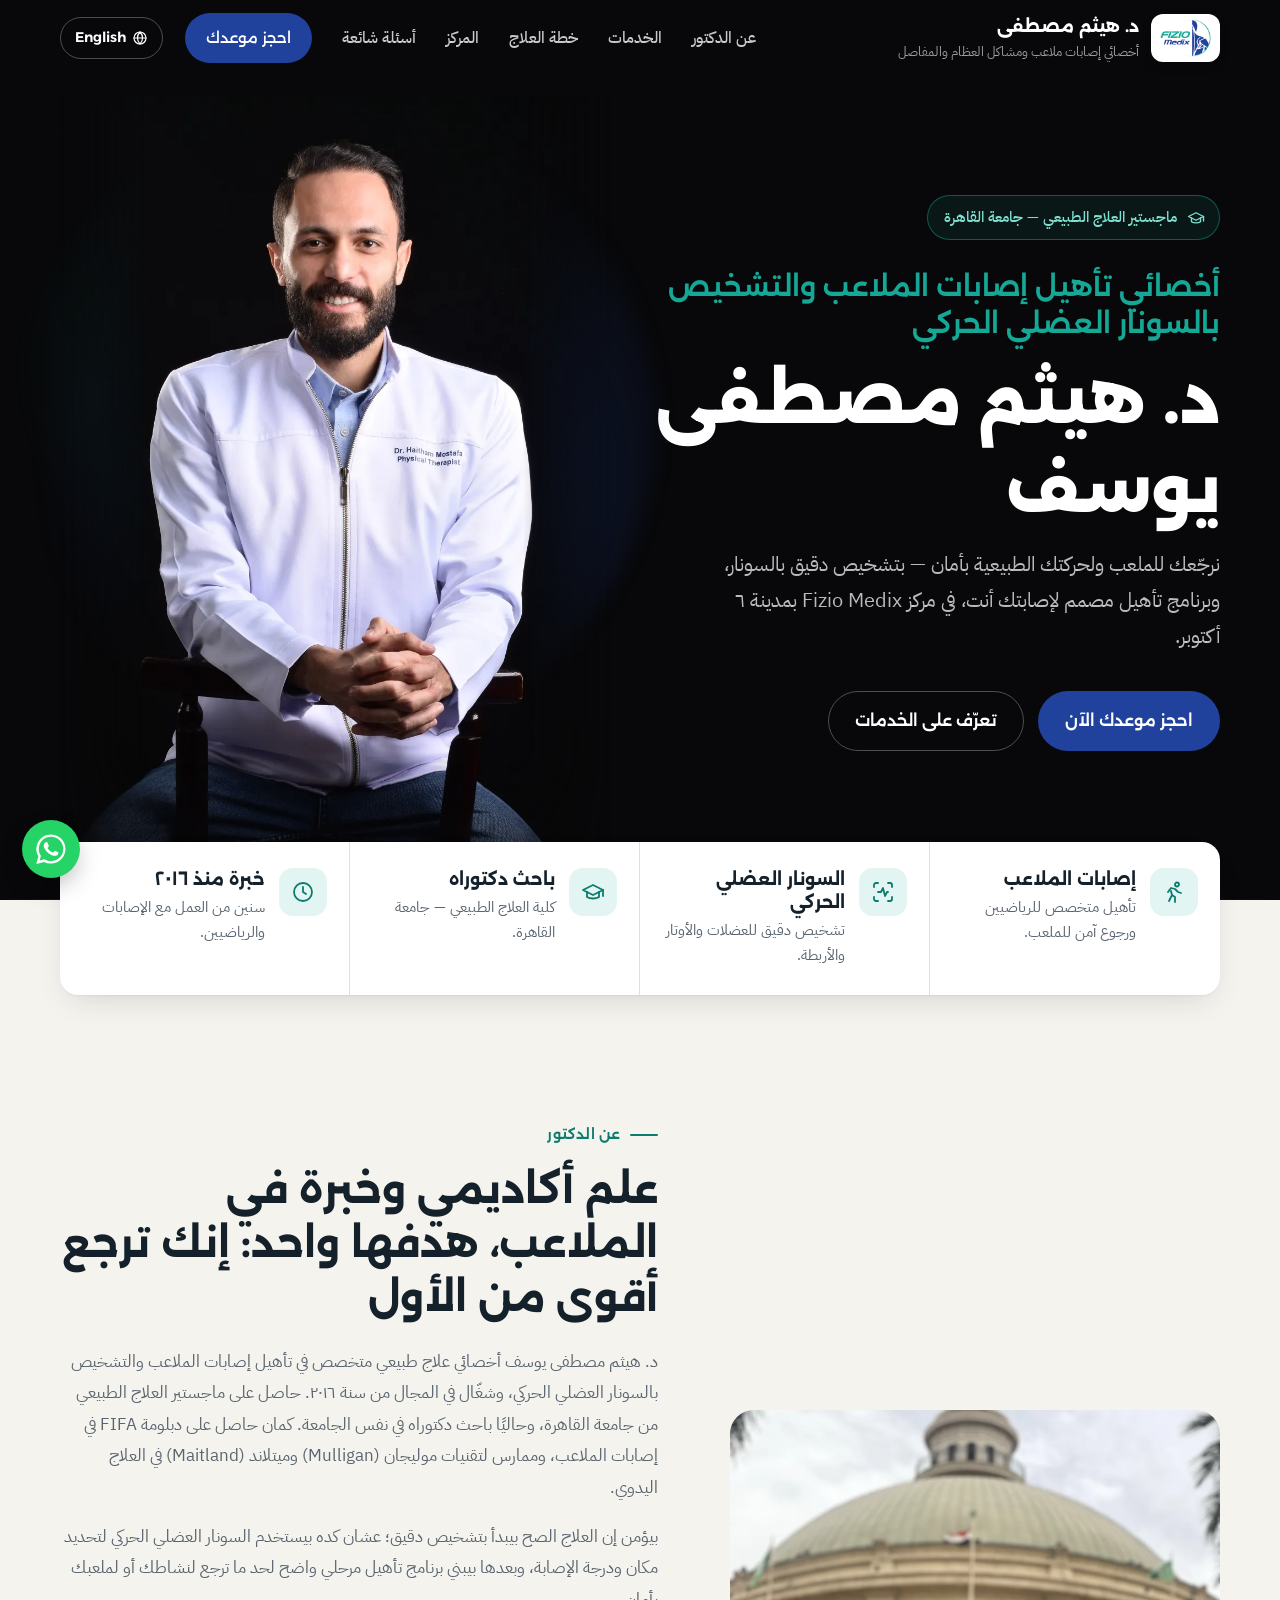
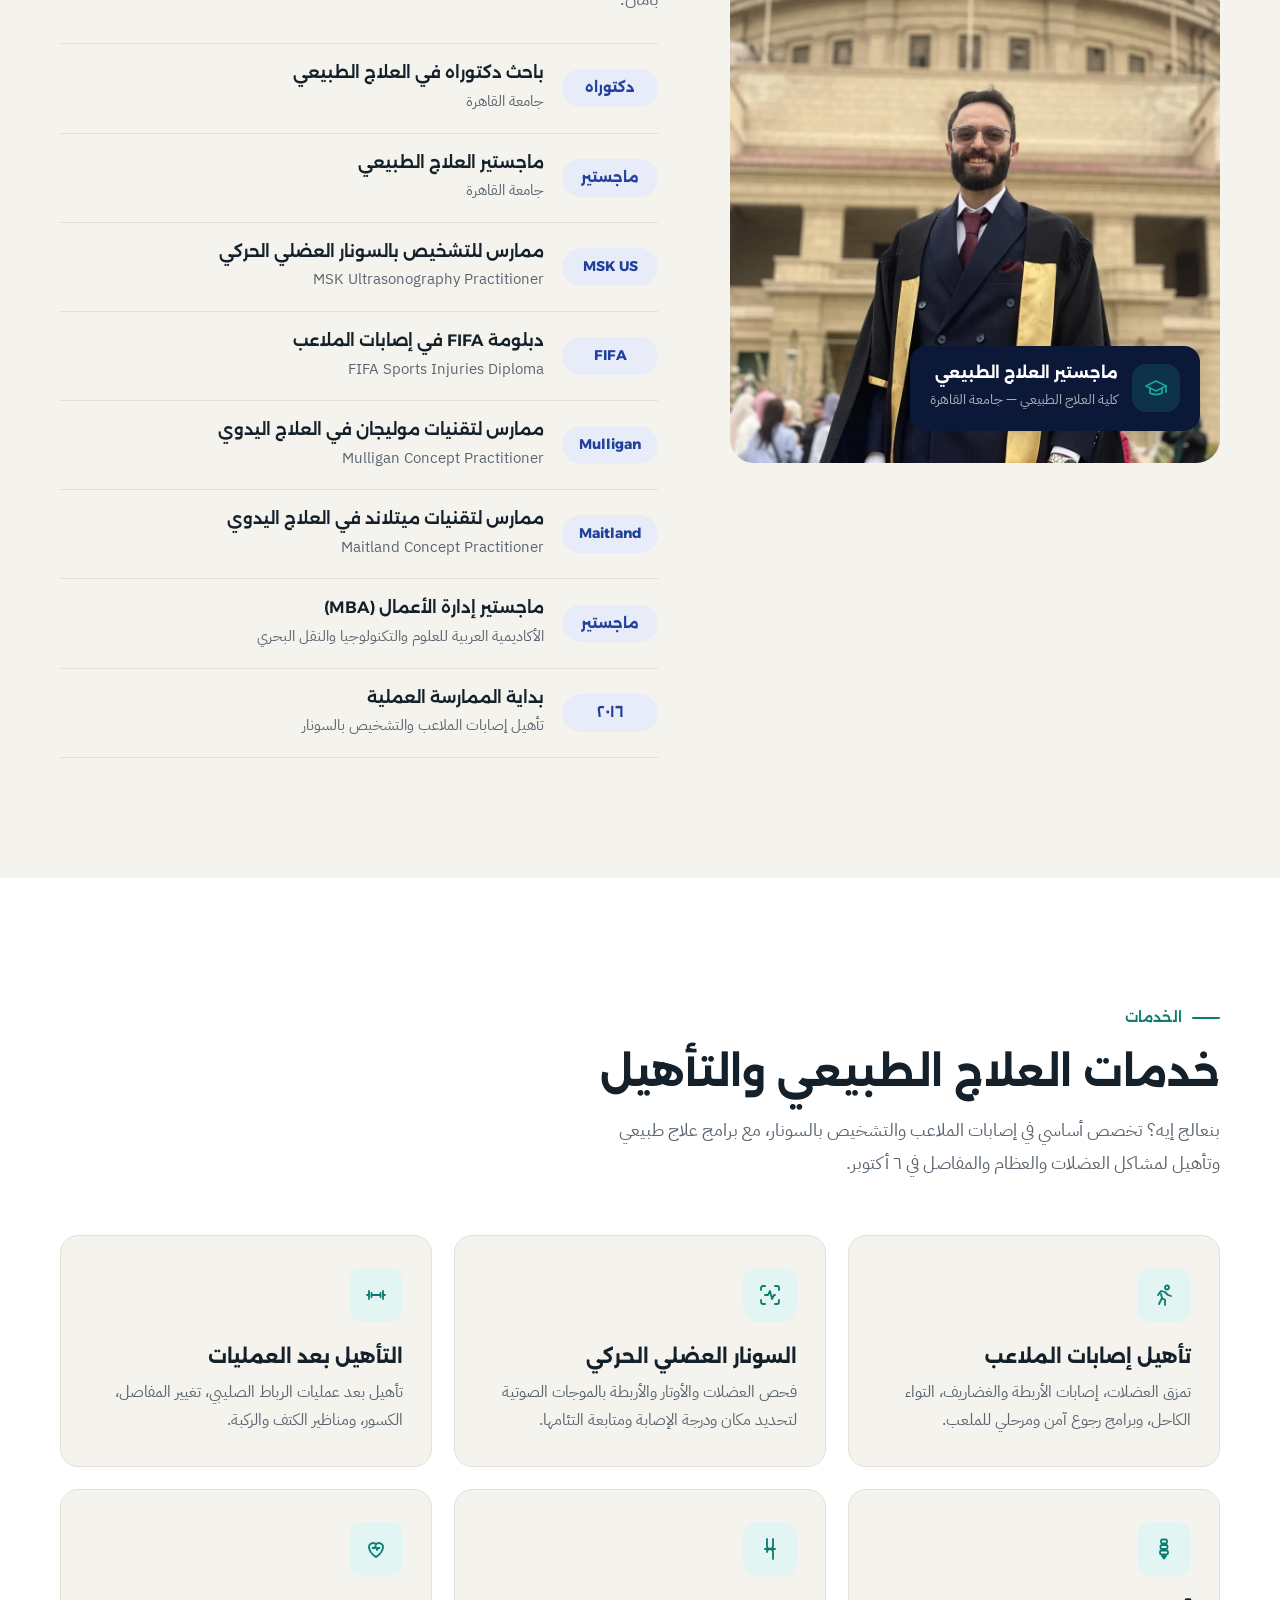
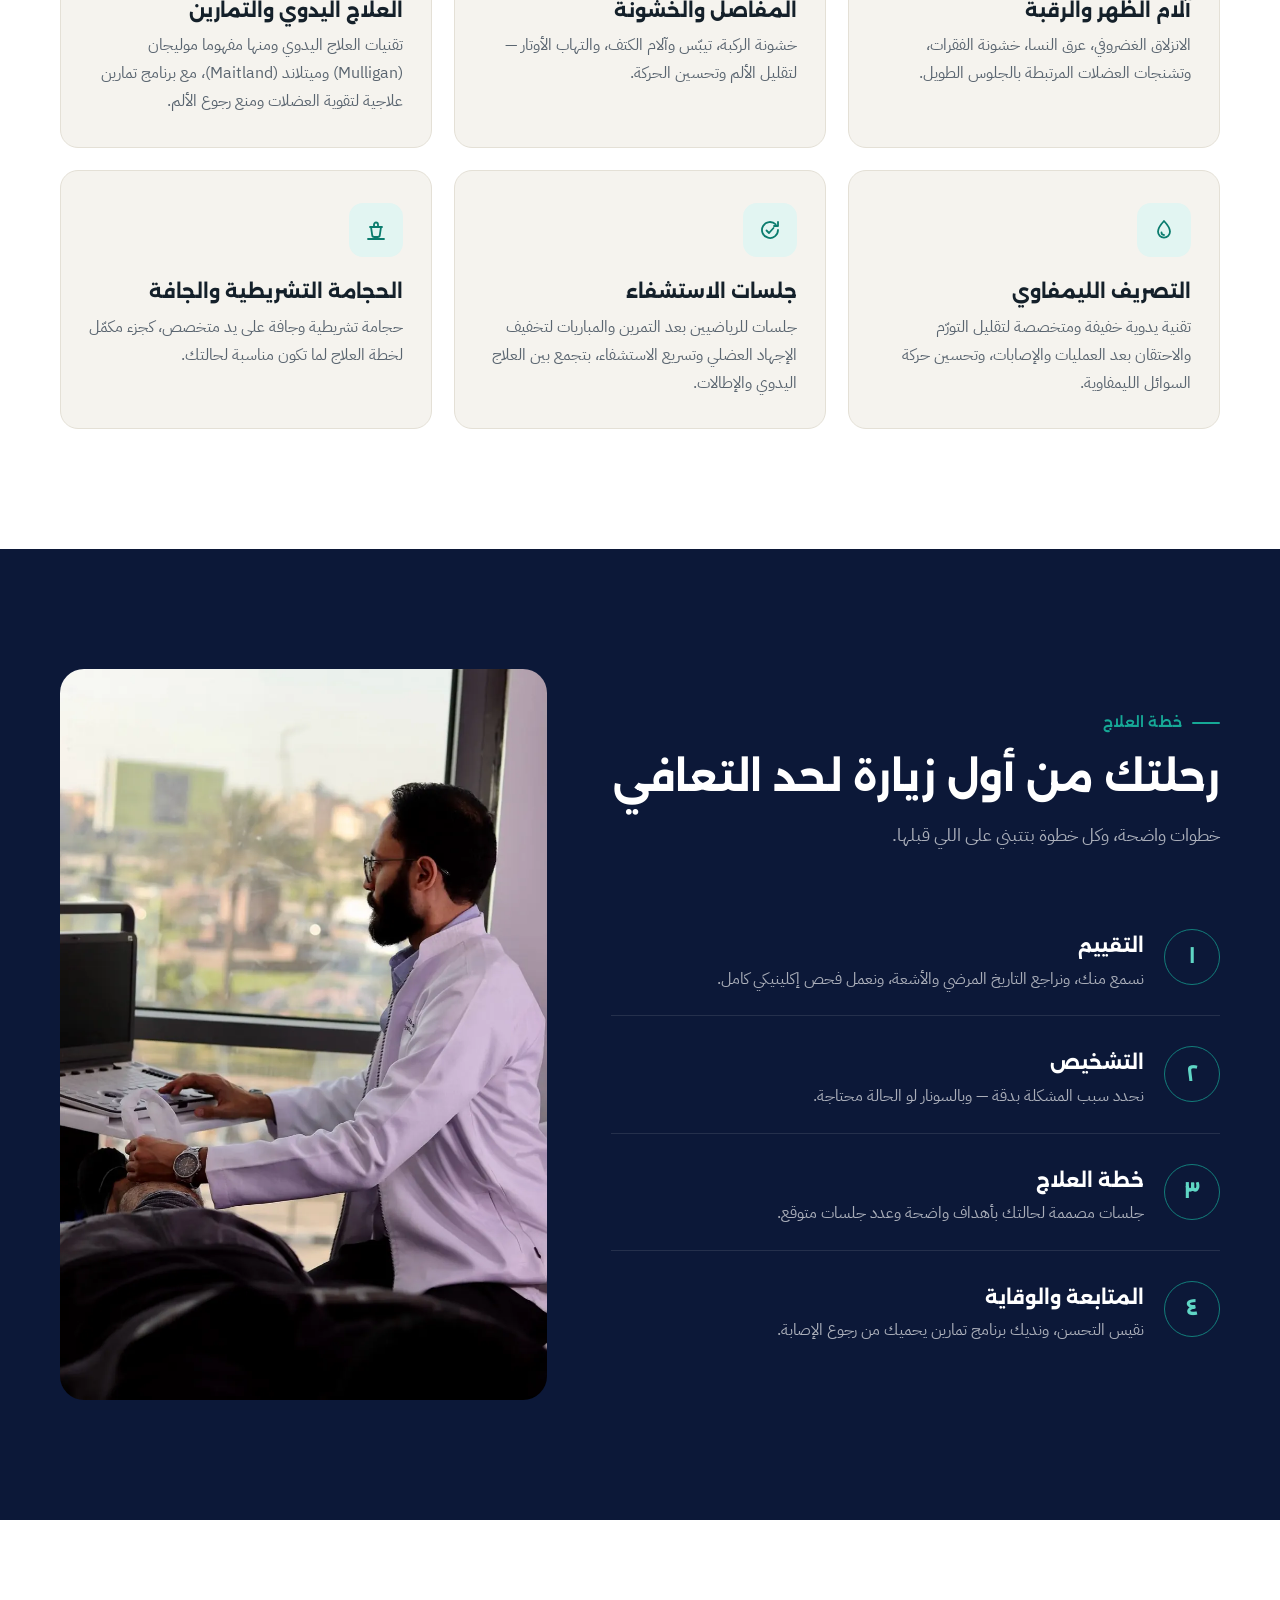
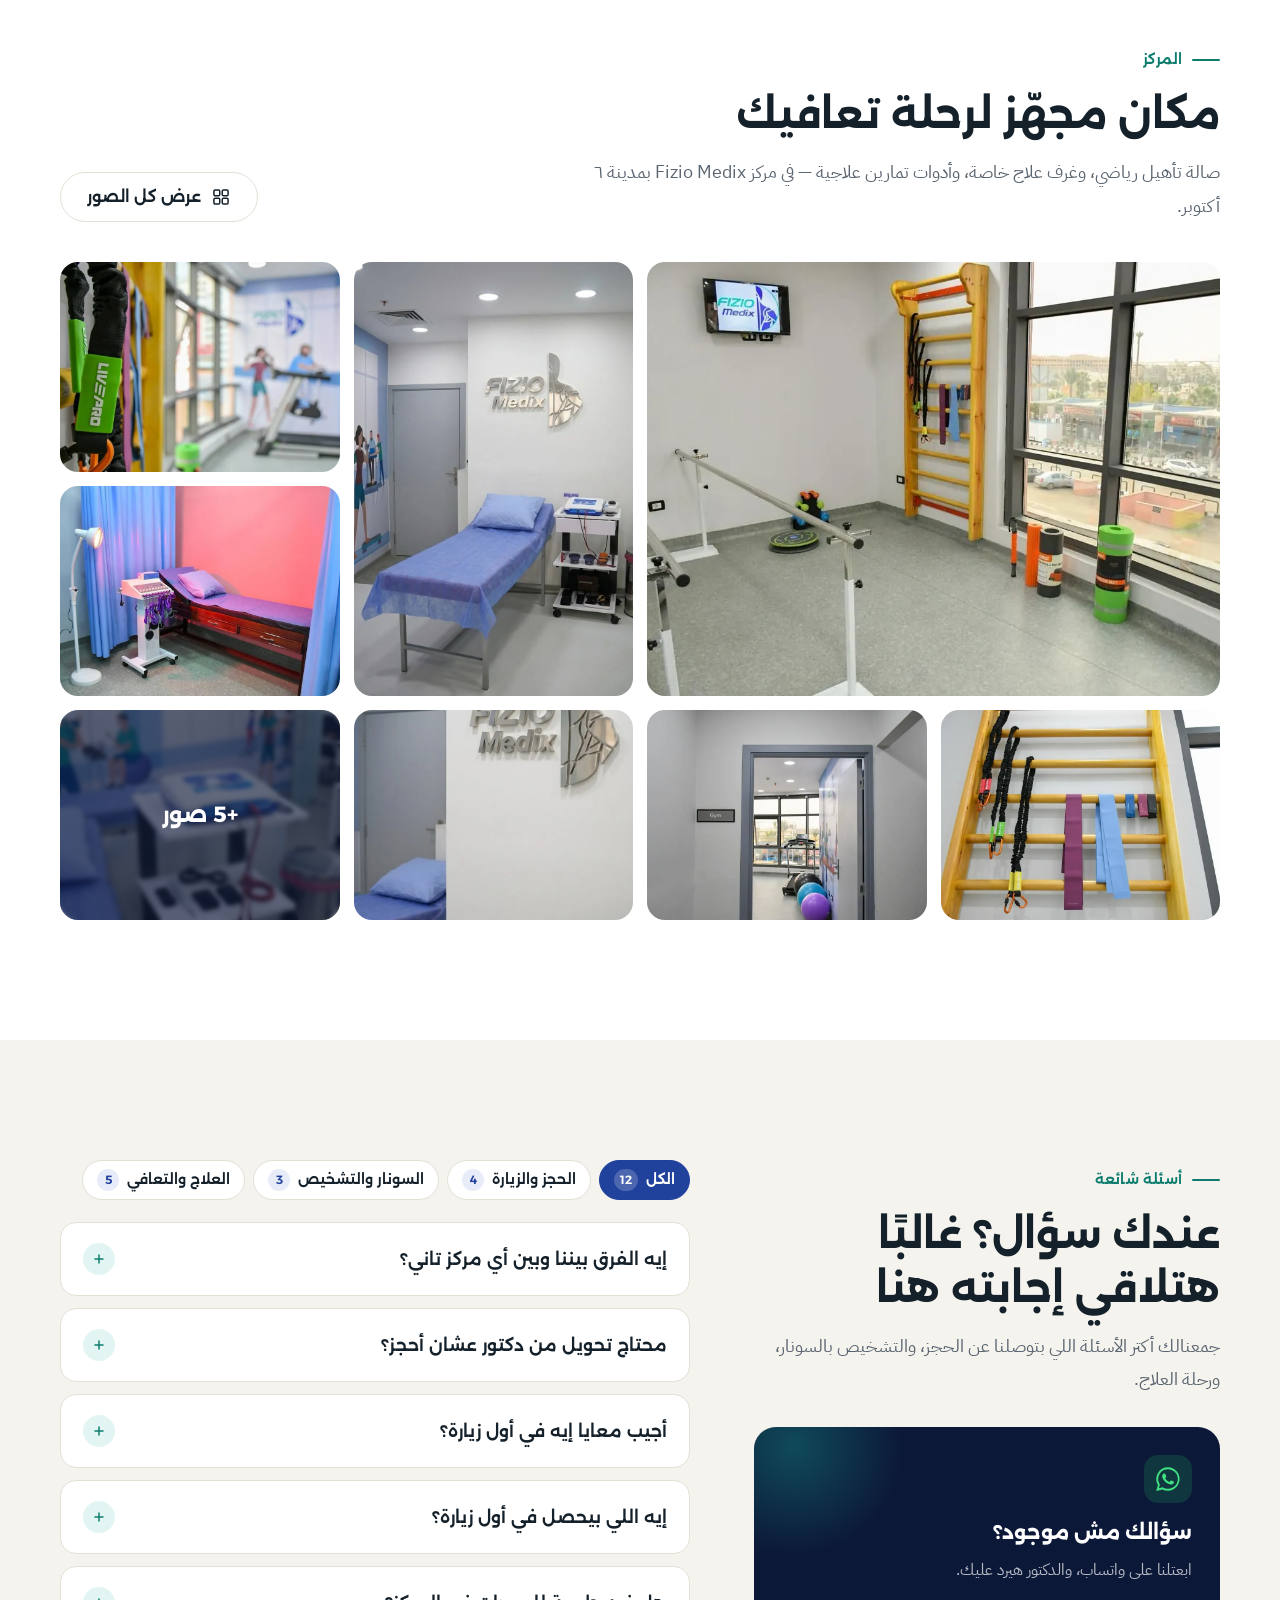
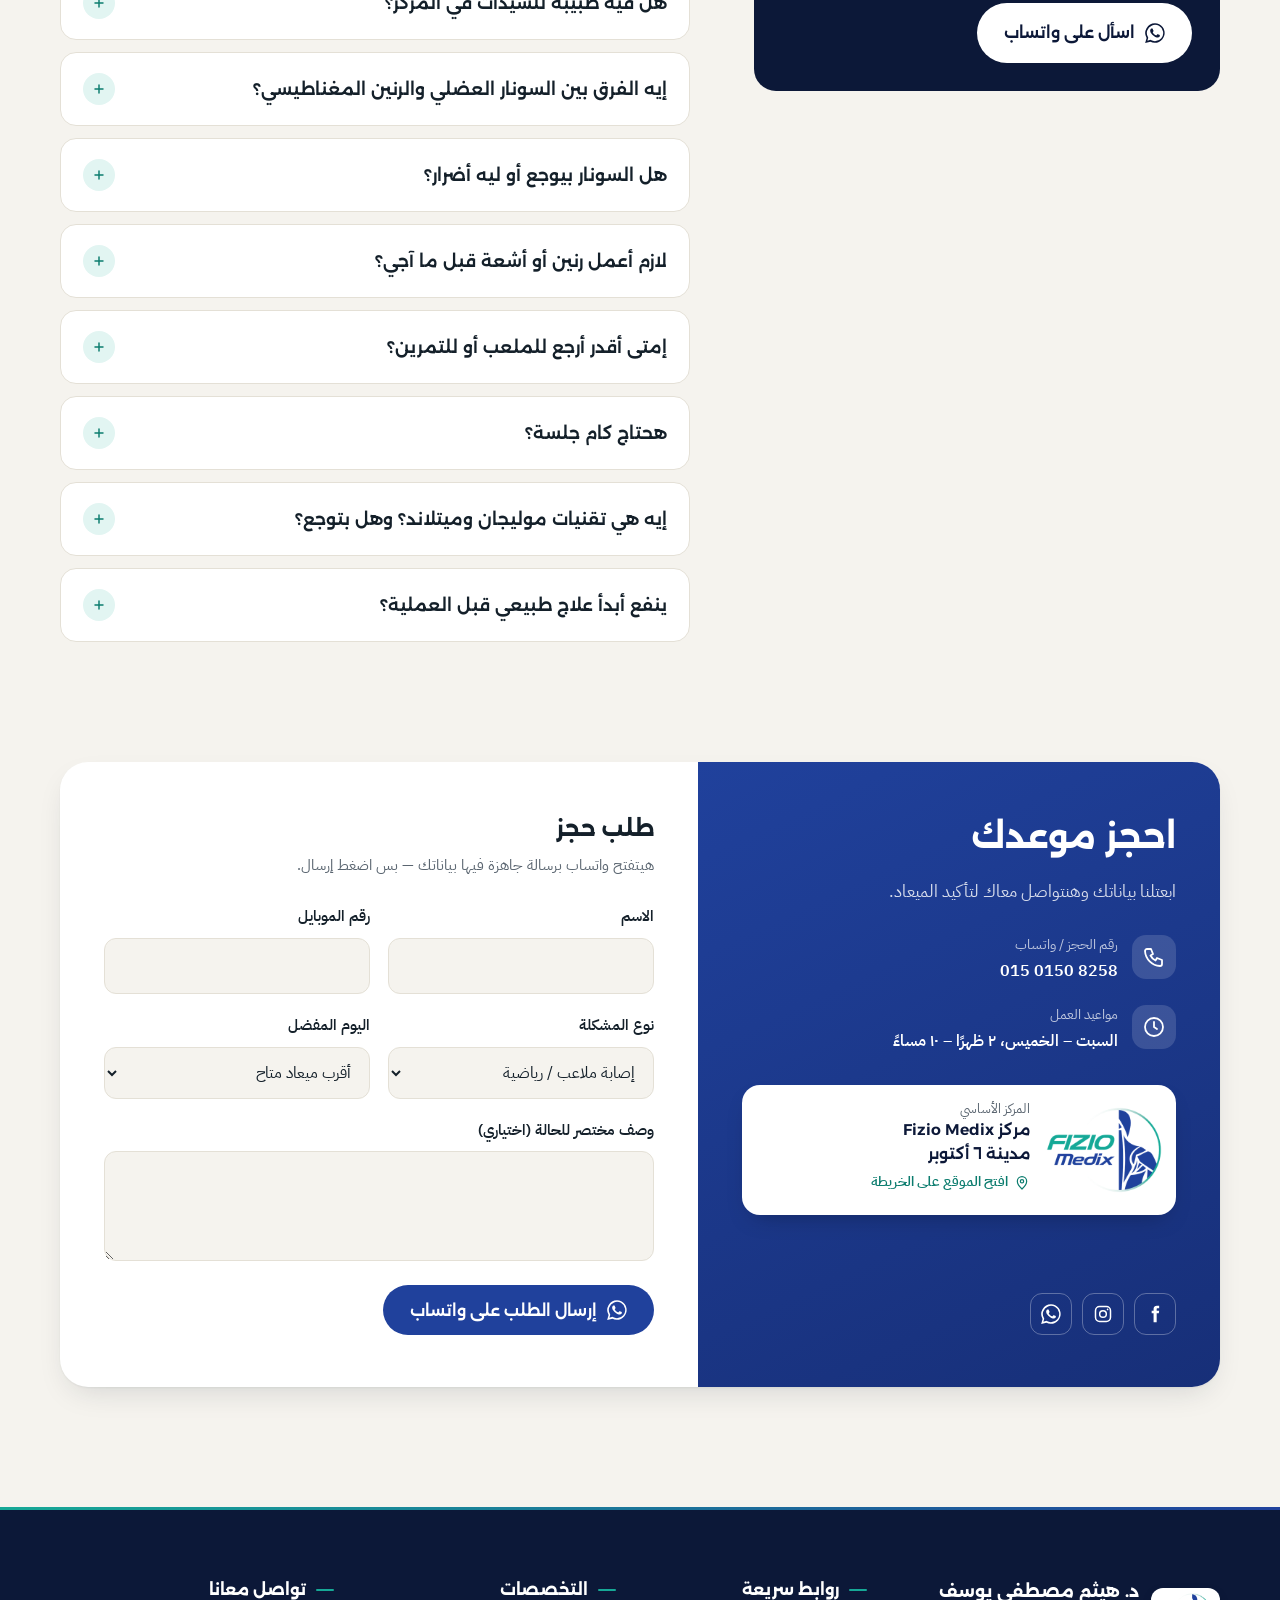
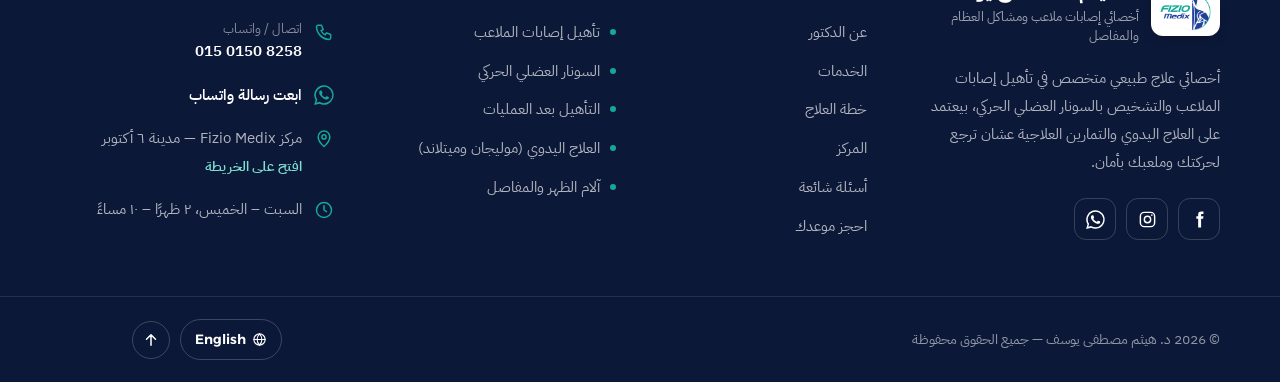
==== commit c450d024: "SEO: local keywords, WebP images, richer structured data, image sitemap Co-Authored-By: Claude Opus " ====
--- a/index.html
+++ b/index.html
@@ -3,17 +3,41 @@
 <head>
 <meta charset="utf-8">
 <meta name="viewport" content="width=device-width, initial-scale=1">
-<title>د. هيثم مصطفى يوسف | تأهيل إصابات الملاعب والسونار العضلي</title>
-<meta name="description" content="د. هيثم مصطفى يوسف — أخصائي تأهيل إصابات الملاعب والتشخيص بالسونار العضلي الحركي. ماجستير العلاج الطبيعي جامعة القاهرة، باحث دكتوراه بجامعة القاهرة، وخبرة منذ ٢٠١٦.">
-<meta property="og:title" content="د. هيثم مصطفى يوسف | تأهيل إصابات الملاعب">
-<meta property="og:description" content="ماجستير العلاج الطبيعي — جامعة القاهرة. احجز موعدك الآن.">
-<meta property="og:image" content="images/hero.jpg">
+<title>د. هيثم مصطفى | علاج طبيعي وإصابات ملاعب في ٦ أكتوبر — Fizio Medix</title>
+<meta name="description" content="د. هيثم مصطفى يوسف، أخصائي علاج طبيعي وإصابات ملاعب في ٦ أكتوبر (مركز Fizio Medix): سونار عضلي، علاج يدوي موليجان وميتلاند، تأهيل الرباط الصليبي والانزلاق الغضروفي.">
+<meta name="robots" content="index,follow,max-image-preview:large">
+<meta property="og:type" content="website">
+<meta property="og:site_name" content="Fizio Medix">
+<meta property="og:url" content="https://fiziomedix.com/">
+<meta property="og:title" content="د. هيثم مصطفى يوسف | أخصائي إصابات ملاعب ومشاكل العظام والمفاصل">
+<meta property="og:description" content="تأهيل إصابات الملاعب والتشخيص بالسونار العضلي الحركي وعلاج يدوي (موليجان وميتلاند) في مركز Fizio Medix بمدينة ٦ أكتوبر. احجز على واتساب.">
+<meta property="og:locale" content="ar_EG">
+<meta property="og:locale:alternate" content="en_US">
+<meta property="og:image" content="https://fiziomedix.com/images/og-image.jpg?v=2">
+<meta property="og:image:secure_url" content="https://fiziomedix.com/images/og-image.jpg?v=2">
+<meta property="og:image:type" content="image/jpeg">
+<meta property="og:image:width" content="1200">
+<meta property="og:image:height" content="630">
+<meta property="og:image:alt" content="د. هيثم مصطفى يوسف — أخصائي إصابات ملاعب ومشاكل العظام والمفاصل، مركز Fizio Medix">
+<meta name="twitter:card" content="summary_large_image">
+<meta name="twitter:title" content="د. هيثم مصطفى يوسف | أخصائي إصابات ملاعب ومشاكل العظام والمفاصل">
+<meta name="twitter:description" content="تأهيل إصابات الملاعب والتشخيص بالسونار العضلي الحركي وعلاج يدوي (موليجان وميتلاند) في مركز Fizio Medix بمدينة ٦ أكتوبر. احجز على واتساب.">
+<meta name="twitter:image" content="https://fiziomedix.com/images/og-image.jpg?v=2">
 <meta name="theme-color" content="#20419c">
+<!-- seo -->
+<link rel="canonical" href="https://fiziomedix.com/">
+<link rel="alternate" hreflang="ar" href="https://fiziomedix.com/">
+<link rel="alternate" hreflang="en" href="https://fiziomedix.com/en.html">
+<link rel="alternate" hreflang="x-default" href="https://fiziomedix.com/">
+<link rel="icon" href="/favicon.ico" sizes="any">
+<link rel="icon" type="image/png" sizes="32x32" href="/favicon-32.png">
+<link rel="apple-touch-icon" href="/images/apple-touch-icon.png">
+<link rel="manifest" href="/site.webmanifest">
+<!-- /seo -->
 <link rel="preconnect" href="https://fonts.googleapis.com">
 <link rel="preconnect" href="https://fonts.gstatic.com" crossorigin>
 <link href="https://fonts.googleapis.com/css2?family=Alexandria:wght@500;600;700;800&family=IBM+Plex+Sans+Arabic:wght@400;500;600&display=swap" rel="stylesheet">
-<link rel="alternate" hreflang="ar" href="index.html">
-<link rel="alternate" hreflang="en" href="en.html">
+<link rel="preload" as="image" href="images/hero.webp" type="image/webp" fetchpriority="high">
 <link rel="stylesheet" href="css/style.css">
 <script type="application/ld+json" id="faq-schema">
 {
@@ -115,6 +139,210 @@
    "acceptedAnswer": {
     "@type": "Answer",
     "text": "أيوه، وده مفيد جدًا في عمليات زي الرباط الصليبي: التأهيل قبل العملية بيقلل التورم ويحسّن الحركة وقوة العضلة، وده بيسهّل التعافي بعدها. وبعد العملية بنمشي على البروتوكول بالتنسيق مع الجرّاح."
+   }
+  }
+ ]
+}
+</script>
+<script type="application/ld+json" id="business-schema">
+{
+ "@context": "https://schema.org",
+ "@graph": [
+  {
+   "@type": [
+    "Physiotherapy",
+    "MedicalClinic"
+   ],
+   "@id": "https://fiziomedix.com/#clinic",
+   "name": "Fizio Medix",
+   "alternateName": [
+    "فيزيو ميديكس",
+    "Fizio Medix — Dr. Haitham Mostafa"
+   ],
+   "description": "مركز علاج طبيعي وتأهيل إصابات ملاعب في مدينة ٦ أكتوبر، بإشراف د. هيثم مصطفى يوسف.",
+   "url": "https://fiziomedix.com/",
+   "logo": "https://fiziomedix.com/images/fizio-medix-logo.png",
+   "image": [
+    "https://fiziomedix.com/images/og-image.jpg",
+    "https://fiziomedix.com/images/center/01-gym.webp",
+    "https://fiziomedix.com/images/center/02-room-logo.webp"
+   ],
+   "telephone": "+201501508258",
+   "priceRange": "$$",
+   "currenciesAccepted": "EGP",
+   "address": {
+    "@type": "PostalAddress",
+    "addressLocality": "مدينة ٦ أكتوبر",
+    "addressRegion": "الجيزة",
+    "addressCountry": "EG"
+   },
+   "geo": {
+    "@type": "GeoCoordinates",
+    "latitude": 29.9779021,
+    "longitude": 30.955025
+   },
+   "hasMap": "https://maps.google.com/?cid=5573821603864018781",
+   "areaServed": {
+    "@type": "City",
+    "name": "مدينة ٦ أكتوبر"
+   },
+   "availableService": [
+    {
+     "@type": "MedicalTherapy",
+     "name": "تأهيل إصابات الملاعب"
+    },
+    {
+     "@type": "MedicalTherapy",
+     "name": "التشخيص بالسونار العضلي الحركي"
+    },
+    {
+     "@type": "MedicalTherapy",
+     "name": "التأهيل بعد العمليات"
+    },
+    {
+     "@type": "MedicalTherapy",
+     "name": "تأهيل بعد الكسور"
+    },
+    {
+     "@type": "MedicalTherapy",
+     "name": "علاج آلام الظهر والرقبة"
+    },
+    {
+     "@type": "MedicalTherapy",
+     "name": "علاج الانزلاق الغضروفي وعرق النسا"
+    },
+    {
+     "@type": "MedicalTherapy",
+     "name": "علاج خشونة المفاصل"
+    },
+    {
+     "@type": "MedicalTherapy",
+     "name": "العلاج اليدوي (موليجان وميتلاند)"
+    },
+    {
+     "@type": "MedicalTherapy",
+     "name": "التصريف الليمفاوي"
+    },
+    {
+     "@type": "MedicalTherapy",
+     "name": "جلسات الاستشفاء"
+    },
+    {
+     "@type": "MedicalTherapy",
+     "name": "الحجامة التشريطية والجافة"
+    }
+   ],
+   "sameAs": [
+    "https://www.facebook.com/share/1A85MPL6AB/",
+    "https://www.instagram.com/fizio_medix/",
+    "https://maps.google.com/?cid=5573821603864018781"
+   ],
+   "employee": {
+    "@id": "https://fiziomedix.com/#doctor"
+   },
+   "contactPoint": {
+    "@type": "ContactPoint",
+    "telephone": "+201501508258",
+    "contactType": "appointments",
+    "availableLanguage": [
+     "ar",
+     "en"
+    ]
+   }
+  },
+  {
+   "@type": "Person",
+   "@id": "https://fiziomedix.com/#doctor",
+   "name": "د. هيثم مصطفى يوسف",
+   "alternateName": [
+    "Haitham Mostafa Youssef",
+    "Haytham Mostafa Youssef",
+    "Dr. Haytham Mostafa",
+    "Dr. Haitham Mostafa",
+    "د. هيثم مصطفى"
+   ],
+   "jobTitle": "أخصائي إصابات ملاعب ومشاكل العظام والمفاصل",
+   "image": "https://fiziomedix.com/images/hero.jpg",
+   "url": "https://fiziomedix.com/",
+   "alumniOf": [
+    {
+     "@type": "CollegeOrUniversity",
+     "name": "جامعة القاهرة"
+    },
+    {
+     "@type": "CollegeOrUniversity",
+     "name": "الأكاديمية العربية للعلوم والتكنولوجيا والنقل البحري"
+    }
+   ],
+   "hasCredential": [
+    {
+     "@type": "EducationalOccupationalCredential",
+     "name": "ماجستير العلاج الطبيعي",
+     "credentialCategory": "degree",
+     "recognizedBy": {
+      "@type": "Organization",
+      "name": "جامعة القاهرة"
+     }
+    },
+    {
+     "@type": "EducationalOccupationalCredential",
+     "name": "ماجستير إدارة الأعمال (MBA)",
+     "credentialCategory": "degree",
+     "recognizedBy": {
+      "@type": "Organization",
+      "name": "الأكاديمية العربية للعلوم والتكنولوجيا والنقل البحري"
+     }
+    },
+    {
+     "@type": "EducationalOccupationalCredential",
+     "name": "FIFA Sports Injuries Diploma",
+     "credentialCategory": "certificate",
+     "recognizedBy": {
+      "@type": "Organization",
+      "name": "FIFA"
+     }
+    },
+    {
+     "@type": "EducationalOccupationalCredential",
+     "name": "MSK Ultrasonography Practitioner",
+     "credentialCategory": "certificate"
+    },
+    {
+     "@type": "EducationalOccupationalCredential",
+     "name": "Mulligan Concept Practitioner",
+     "credentialCategory": "certificate"
+    },
+    {
+     "@type": "EducationalOccupationalCredential",
+     "name": "Maitland Concept Practitioner",
+     "credentialCategory": "certificate"
+    }
+   ],
+   "knowsAbout": [
+    "تأهيل إصابات الملاعب",
+    "التشخيص بالسونار العضلي الحركي",
+    "التأهيل بعد العمليات",
+    "تأهيل بعد الكسور",
+    "علاج آلام الظهر والرقبة",
+    "علاج الانزلاق الغضروفي وعرق النسا",
+    "علاج خشونة المفاصل",
+    "العلاج اليدوي (موليجان وميتلاند)"
+   ],
+   "worksFor": {
+    "@id": "https://fiziomedix.com/#clinic"
+   }
+  },
+  {
+   "@type": "WebSite",
+   "@id": "https://fiziomedix.com/#website",
+   "url": "https://fiziomedix.com/",
+   "name": "Fizio Medix",
+   "inLanguage": [
+    "ar",
+    "en"
+   ],
+   "publisher": {
+    "@id": "https://fiziomedix.com/#clinic"
    }
   }
  ]
@@ -155,7 +383,7 @@
 <header class="nav" id="nav">
   <div class="wrap">
     <a href="#top" class="brand" aria-label="د. هيثم مصطفى — الصفحة الرئيسية">
-      <span class="brand-logo"><img src="images/fizio-medix-logo.png" alt="Fizio Medix" width="640" height="475"></span>
+      <span class="brand-logo"><img src="images/fizio-medix-logo.webp" alt="Fizio Medix" width="320" height="238"></span>
       <span class="brand-text"><b>د. هيثم مصطفى</b><span>أخصائي إصابات ملاعب ومشاكل العظام والمفاصل</span></span>
     </a>
     <div class="nav-end">
@@ -180,7 +408,7 @@
       <div class="hero-copy">
         <span class="badge"><svg><use href="#i-cap"/></svg>ماجستير العلاج الطبيعي — جامعة القاهرة</span>
         <h1><small>أخصائي تأهيل إصابات الملاعب والتشخيص بالسونار العضلي الحركي</small>د. هيثم مصطفى يوسف</h1>
-        <p class="lead">نرجّعك للملعب ولحركتك الطبيعية بأمان — بتشخيص دقيق بالسونار، وبرنامج تأهيل مصمم لإصابتك أنت.</p>
+        <p class="lead">نرجّعك للملعب ولحركتك الطبيعية بأمان — بتشخيص دقيق بالسونار، وبرنامج تأهيل مصمم لإصابتك أنت، في مركز <span class="ltr">Fizio Medix</span> بمدينة ٦ أكتوبر.</p>
         <div class="hero-cta">
           <a href="#booking" class="btn btn-primary">احجز موعدك الآن</a>
           <a href="#services" class="btn btn-ghost">تعرّف على الخدمات</a>
@@ -188,7 +416,7 @@
       </div>
       <div class="hero-photo">
         <div class="hero-glow" aria-hidden="true"></div>
-        <img src="images/hero.jpg" alt="د. هيثم مصطفى يوسف بالبالطو الأبيض" width="1000" height="1500" fetchpriority="high">
+        <img src="images/hero.webp" alt="د. هيثم مصطفى يوسف بالبالطو الأبيض" width="1000" height="1500" fetchpriority="high">
       </div>
     </div>
   </section>
@@ -199,19 +427,19 @@
       <div class="strip-grid reveal">
         <div class="strip-item">
           <span class="icon"><svg><use href="#i-run"/></svg></span>
-          <div><h3>إصابات الملاعب</h3><p>تأهيل متخصص للرياضيين ورجوع آمن للملعب.</p></div>
+          <div><h2>إصابات الملاعب</h2><p>تأهيل متخصص للرياضيين ورجوع آمن للملعب.</p></div>
         </div>
         <div class="strip-item">
           <span class="icon"><svg><use href="#i-scan"/></svg></span>
-          <div><h3>السونار العضلي الحركي</h3><p>تشخيص دقيق للعضلات والأوتار والأربطة.</p></div>
+          <div><h2>السونار العضلي الحركي</h2><p>تشخيص دقيق للعضلات والأوتار والأربطة.</p></div>
         </div>
         <div class="strip-item">
           <span class="icon"><svg><use href="#i-cap"/></svg></span>
-          <div><h3>باحث دكتوراه</h3><p>كلية العلاج الطبيعي — جامعة القاهرة.</p></div>
+          <div><h2>باحث دكتوراه</h2><p>كلية العلاج الطبيعي — جامعة القاهرة.</p></div>
         </div>
         <div class="strip-item">
           <span class="icon"><svg><use href="#i-clock"/></svg></span>
-          <div><h3>خبرة منذ ٢٠١٦</h3><p>سنين من العمل مع الإصابات والرياضيين.</p></div>
+          <div><h2>خبرة منذ ٢٠١٦</h2><p>سنين من العمل مع الإصابات والرياضيين.</p></div>
         </div>
       </div>
     </div>
@@ -221,7 +449,7 @@
   <section class="section" id="about">
     <div class="wrap about-grid">
       <div class="about-photo reveal">
-        <img src="images/graduation.jpg" alt="د. هيثم مصطفى في حفل التخرج أمام قبة جامعة القاهرة" width="1050" height="1400" loading="lazy">
+        <img src="images/graduation.webp" alt="د. هيثم مصطفى في حفل التخرج أمام قبة جامعة القاهرة" width="1050" height="1400" loading="lazy">
         <div class="tag">
           <span class="icon"><svg><use href="#i-cap"/></svg></span>
           <div><b>ماجستير العلاج الطبيعي</b><span>كلية العلاج الطبيعي — جامعة القاهرة</span></div>
@@ -251,8 +479,8 @@
     <div class="wrap">
       <div class="section-head reveal">
         <span class="eyebrow">الخدمات</span>
-        <h2>بنعالج إيه؟</h2>
-        <p>تخصص أساسي في إصابات الملاعب والتشخيص بالسونار، مع برامج علاج وتأهيل لمشاكل العضلات والعظام والمفاصل.</p>
+        <h2>خدمات العلاج الطبيعي والتأهيل</h2>
+        <p>بنعالج إيه؟ تخصص أساسي في إصابات الملاعب والتشخيص بالسونار، مع برامج علاج طبيعي وتأهيل لمشاكل العضلات والعظام والمفاصل في ٦ أكتوبر.</p>
       </div>
       <div class="svc-grid">
         <article class="svc reveal">
@@ -321,7 +549,7 @@
         </ol>
       </div>
       <div class="approach-photo reveal">
-        <img src="images/ultrasound.jpg" alt="د. هيثم أثناء فحص مريض بجهاز الموجات فوق الصوتية" width="933" height="1400" loading="lazy">
+        <img src="images/ultrasound.webp" alt="د. هيثم أثناء فحص مريض بجهاز الموجات فوق الصوتية" width="933" height="1400" loading="lazy">
       </div>
     </div>
   </section>
@@ -338,29 +566,29 @@
         <button type="button" class="btn btn-outline" data-index="0"><svg><use href="#i-grid"/></svg>عرض كل الصور</button>
       </div>
       <div class="gallery reveal">
-        <button type="button" class="g-item g1" data-index="0" aria-label="عرض الصورة: صالة التأهيل الرياضي"><img src="images/center/01-gym.jpg" alt="صالة التأهيل الرياضي" width="1024" height="682" loading="lazy"><span class="g-cap">صالة التأهيل الرياضي</span></button>
-        <button type="button" class="g-item g2" data-index="1" aria-label="عرض الصورة: غرفة العلاج"><img src="images/center/02-room-logo.jpg" alt="غرفة العلاج" width="896" height="1200" loading="lazy"><span class="g-cap">غرفة العلاج</span></button>
-        <button type="button" class="g-item g3" data-index="2" aria-label="عرض الصورة: منطقة التمارين"><img src="images/center/03-gym-cardio.jpg" alt="منطقة التمارين" width="1024" height="682" loading="lazy"><span class="g-cap">منطقة التمارين</span></button>
-        <button type="button" class="g-item g4" data-index="3" aria-label="عرض الصورة: غرفة علاج خاصة"><img src="images/center/04-room-private.jpg" alt="غرفة علاج خاصة" width="1024" height="682" loading="lazy"><span class="g-cap">غرفة علاج خاصة</span></button>
-        <button type="button" class="g-item g5" data-index="4" aria-label="عرض الصورة: أدوات التمارين العلاجية"><img src="images/center/05-exercise-tools.jpg" alt="أدوات التمارين العلاجية" width="1024" height="682" loading="lazy"><span class="g-cap">أدوات التمارين العلاجية</span></button>
-        <button type="button" class="g-item g6" data-index="5" aria-label="عرض الصورة: مدخل صالة التأهيل"><img src="images/center/06-gym-entrance.jpg" alt="مدخل صالة التأهيل" width="1024" height="682" loading="lazy"><span class="g-cap">مدخل صالة التأهيل</span></button>
-        <button type="button" class="g-item g7" data-index="6" aria-label="عرض الصورة: غرفة العلاج — Fizio Medix"><img src="images/center/07-room-device.jpg" alt="غرفة العلاج — Fizio Medix" width="768" height="1376" loading="lazy"><span class="g-cap">غرفة العلاج — Fizio Medix</span></button>
-        <button type="button" class="g-item g8" data-index="7" aria-label="عرض الصورة: أجهزة علاج مساعدة"><img src="images/center/08-device-cart.jpg" alt="أجهزة علاج مساعدة" width="768" height="1376" loading="lazy"><span class="g-cap">أجهزة علاج مساعدة</span><span class="g-more">+5 صور</span></button>
+        <button type="button" class="g-item g1" data-index="0" aria-label="عرض الصورة: صالة التأهيل الرياضي"><img src="images/center/01-gym.webp" alt="صالة التأهيل الرياضي" width="1024" height="682" loading="lazy"><span class="g-cap">صالة التأهيل الرياضي</span></button>
+        <button type="button" class="g-item g2" data-index="1" aria-label="عرض الصورة: غرفة العلاج"><img src="images/center/02-room-logo.webp" alt="غرفة العلاج" width="896" height="1200" loading="lazy"><span class="g-cap">غرفة العلاج</span></button>
+        <button type="button" class="g-item g3" data-index="2" aria-label="عرض الصورة: منطقة التمارين"><img src="images/center/03-gym-cardio.webp" alt="منطقة التمارين" width="1024" height="682" loading="lazy"><span class="g-cap">منطقة التمارين</span></button>
+        <button type="button" class="g-item g4" data-index="3" aria-label="عرض الصورة: غرفة علاج خاصة"><img src="images/center/04-room-private.webp" alt="غرفة علاج خاصة" width="1024" height="682" loading="lazy"><span class="g-cap">غرفة علاج خاصة</span></button>
+        <button type="button" class="g-item g5" data-index="4" aria-label="عرض الصورة: أدوات التمارين العلاجية"><img src="images/center/05-exercise-tools.webp" alt="أدوات التمارين العلاجية" width="1024" height="682" loading="lazy"><span class="g-cap">أدوات التمارين العلاجية</span></button>
+        <button type="button" class="g-item g6" data-index="5" aria-label="عرض الصورة: مدخل صالة التأهيل"><img src="images/center/06-gym-entrance.webp" alt="مدخل صالة التأهيل" width="1024" height="682" loading="lazy"><span class="g-cap">مدخل صالة التأهيل</span></button>
+        <button type="button" class="g-item g7" data-index="6" aria-label="عرض الصورة: غرفة العلاج — Fizio Medix"><img src="images/center/07-room-device.webp" alt="غرفة العلاج — Fizio Medix" width="768" height="1376" loading="lazy"><span class="g-cap">غرفة العلاج — Fizio Medix</span></button>
+        <button type="button" class="g-item g8" data-index="7" aria-label="عرض الصورة: أجهزة علاج مساعدة"><img src="images/center/08-device-cart.webp" alt="أجهزة علاج مساعدة" width="768" height="1376" loading="lazy"><span class="g-cap">أجهزة علاج مساعدة</span><span class="g-more">+5 صور</span></button>
       </div>
     </div>
     <ul class="gallery-data" hidden>
-      <li><a href="images/center/01-gym.jpg" data-caption="صالة التأهيل الرياضي">صالة التأهيل الرياضي</a></li>
-      <li><a href="images/center/02-room-logo.jpg" data-caption="غرفة العلاج">غرفة العلاج</a></li>
-      <li><a href="images/center/03-gym-cardio.jpg" data-caption="منطقة التمارين">منطقة التمارين</a></li>
-      <li><a href="images/center/04-room-private.jpg" data-caption="غرفة علاج خاصة">غرفة علاج خاصة</a></li>
-      <li><a href="images/center/05-exercise-tools.jpg" data-caption="أدوات التمارين العلاجية">أدوات التمارين العلاجية</a></li>
-      <li><a href="images/center/06-gym-entrance.jpg" data-caption="مدخل صالة التأهيل">مدخل صالة التأهيل</a></li>
-      <li><a href="images/center/07-room-device.jpg" data-caption="غرفة العلاج — Fizio Medix">غرفة العلاج — Fizio Medix</a></li>
-      <li><a href="images/center/08-device-cart.jpg" data-caption="أجهزة علاج مساعدة">أجهزة علاج مساعدة</a></li>
-      <li><a href="images/center/09-device-use.jpg" data-caption="أجهزة علاج مساعدة">أجهزة علاج مساعدة</a></li>
-      <li><a href="images/center/10-device-1.jpg" data-caption="أجهزة علاج مساعدة">أجهزة علاج مساعدة</a></li>
-      <li><a href="images/center/11-device-2.jpg" data-caption="أجهزة علاج مساعدة">أجهزة علاج مساعدة</a></li>
-      <li><a href="images/center/12-device-3.jpg" data-caption="أجهزة علاج مساعدة">أجهزة علاج مساعدة</a></li>
+      <li><a href="images/center/01-gym.webp" data-caption="صالة التأهيل الرياضي">صالة التأهيل الرياضي</a></li>
+      <li><a href="images/center/02-room-logo.webp" data-caption="غرفة العلاج">غرفة العلاج</a></li>
+      <li><a href="images/center/03-gym-cardio.webp" data-caption="منطقة التمارين">منطقة التمارين</a></li>
+      <li><a href="images/center/04-room-private.webp" data-caption="غرفة علاج خاصة">غرفة علاج خاصة</a></li>
+      <li><a href="images/center/05-exercise-tools.webp" data-caption="أدوات التمارين العلاجية">أدوات التمارين العلاجية</a></li>
+      <li><a href="images/center/06-gym-entrance.webp" data-caption="مدخل صالة التأهيل">مدخل صالة التأهيل</a></li>
+      <li><a href="images/center/07-room-device.webp" data-caption="غرفة العلاج — Fizio Medix">غرفة العلاج — Fizio Medix</a></li>
+      <li><a href="images/center/08-device-cart.webp" data-caption="أجهزة علاج مساعدة">أجهزة علاج مساعدة</a></li>
+      <li><a href="images/center/09-device-use.webp" data-caption="أجهزة علاج مساعدة">أجهزة علاج مساعدة</a></li>
+      <li><a href="images/center/10-device-1.webp" data-caption="أجهزة علاج مساعدة">أجهزة علاج مساعدة</a></li>
+      <li><a href="images/center/11-device-2.webp" data-caption="أجهزة علاج مساعدة">أجهزة علاج مساعدة</a></li>
+      <li><a href="images/center/12-device-3.webp" data-caption="أجهزة علاج مساعدة">أجهزة علاج مساعدة</a></li>
     </ul>
     <dialog class="lightbox" id="lightbox" aria-label="المركز">
       <figure>
@@ -462,7 +690,7 @@
             <li><span class="icon"><svg><use href="#i-clock"/></svg></span><div><small>مواعيد العمل</small><b>السبت – الخميس، ٢ ظهرًا – ١٠ مساءً</b></div></li>
           </ul>
           <a class="clinic-card" href="https://maps.app.goo.gl/j9FVjx2LEGoWW3x56" target="_blank" rel="noopener">
-            <img src="images/fizio-medix-logo.png" alt="شعار مركز Fizio Medix" width="640" height="475" loading="lazy">
+            <img src="images/fizio-medix-logo.webp" alt="شعار مركز Fizio Medix" width="640" height="475" loading="lazy">
             <span><small>المركز الأساسي</small><b>مركز <span class="ltr">Fizio Medix</span><br>مدينة ٦ أكتوبر</b><em><svg><use href="#i-pin"/></svg>افتح الموقع على الخريطة</em></span>
           </a>
           <div class="socials">
@@ -508,7 +736,7 @@
 <footer class="site-footer">
   <div class="wrap footer-grid">
     <div class="footer-brand">
-      <a href="#top" class="brand"><span class="brand-logo"><img src="images/fizio-medix-logo.png" alt="Fizio Medix" width="640" height="475" loading="lazy"></span><span class="brand-text"><b>د. هيثم مصطفى يوسف</b><span>أخصائي إصابات ملاعب ومشاكل العظام والمفاصل</span></span></a>
+      <a href="#top" class="brand"><span class="brand-logo"><img src="images/fizio-medix-logo.webp" alt="Fizio Medix" width="320" height="238" loading="lazy"></span><span class="brand-text"><b>د. هيثم مصطفى يوسف</b><span>أخصائي إصابات ملاعب ومشاكل العظام والمفاصل</span></span></a>
       <p>أخصائي علاج طبيعي متخصص في تأهيل إصابات الملاعب والتشخيص بالسونار العضلي الحركي، بيعتمد على العلاج اليدوي والتمارين العلاجية عشان ترجع لحركتك وملعبك بأمان.</p>
       <div class="footer-social">
         <a href="https://www.facebook.com/share/1A85MPL6AB/" target="_blank" rel="noopener" aria-label="فيسبوك"><svg><use href="#i-fb"/></svg></a>
--- a/css/style.css
+++ b/css/style.css
@@ -85,7 +85,7 @@
 .strip-item + .strip-item{border-inline-start:1px solid var(--line)}
 .icon{width:48px;height:48px;border-radius:14px;background:var(--accent-soft);color:var(--accent);display:grid;place-items:center;flex:none}
 .icon svg{width:24px;height:24px}
-.strip-item h3{font-size:17px;font-weight:700;margin-bottom:4px}
+.strip-item h2{font-size:17px;font-weight:700;margin-bottom:4px}
 .strip-item p{margin:0;color:var(--muted);font-size:15px;line-height:1.7}
 
 section{scroll-margin-top:80px}
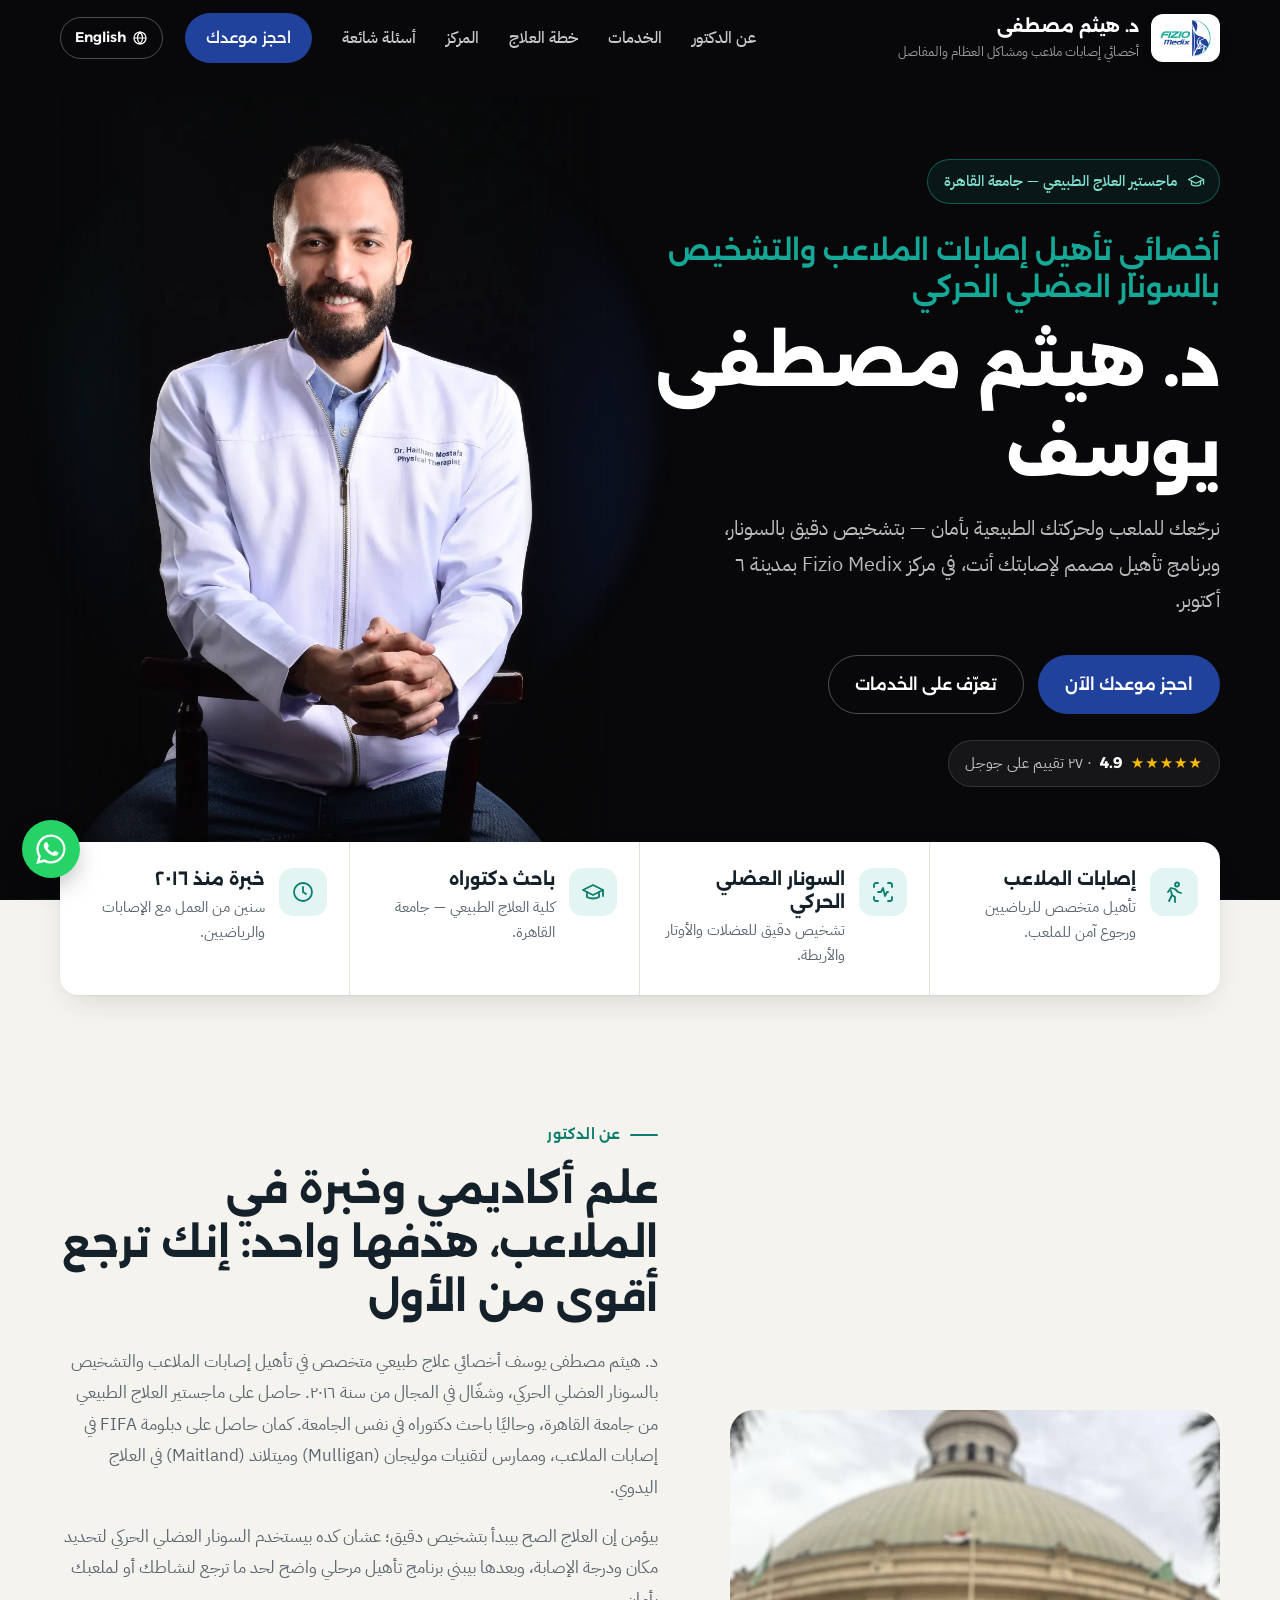
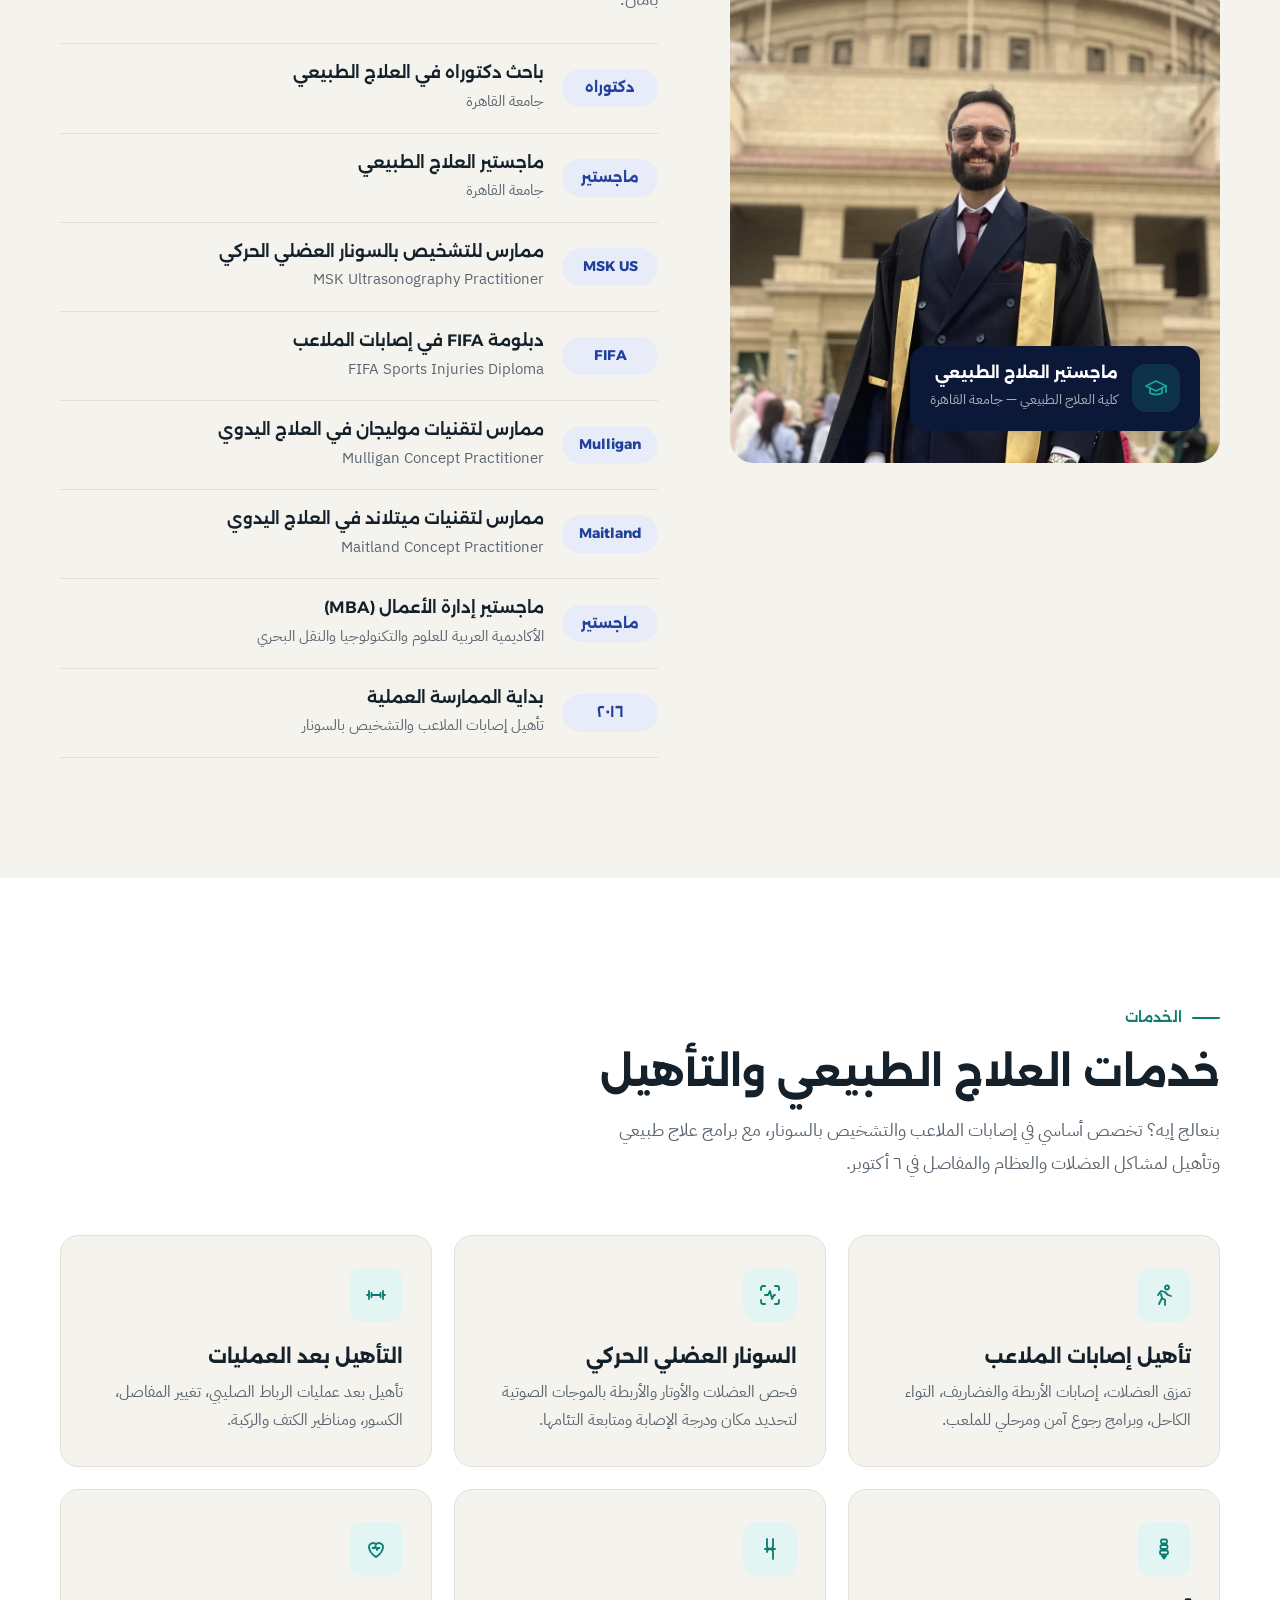
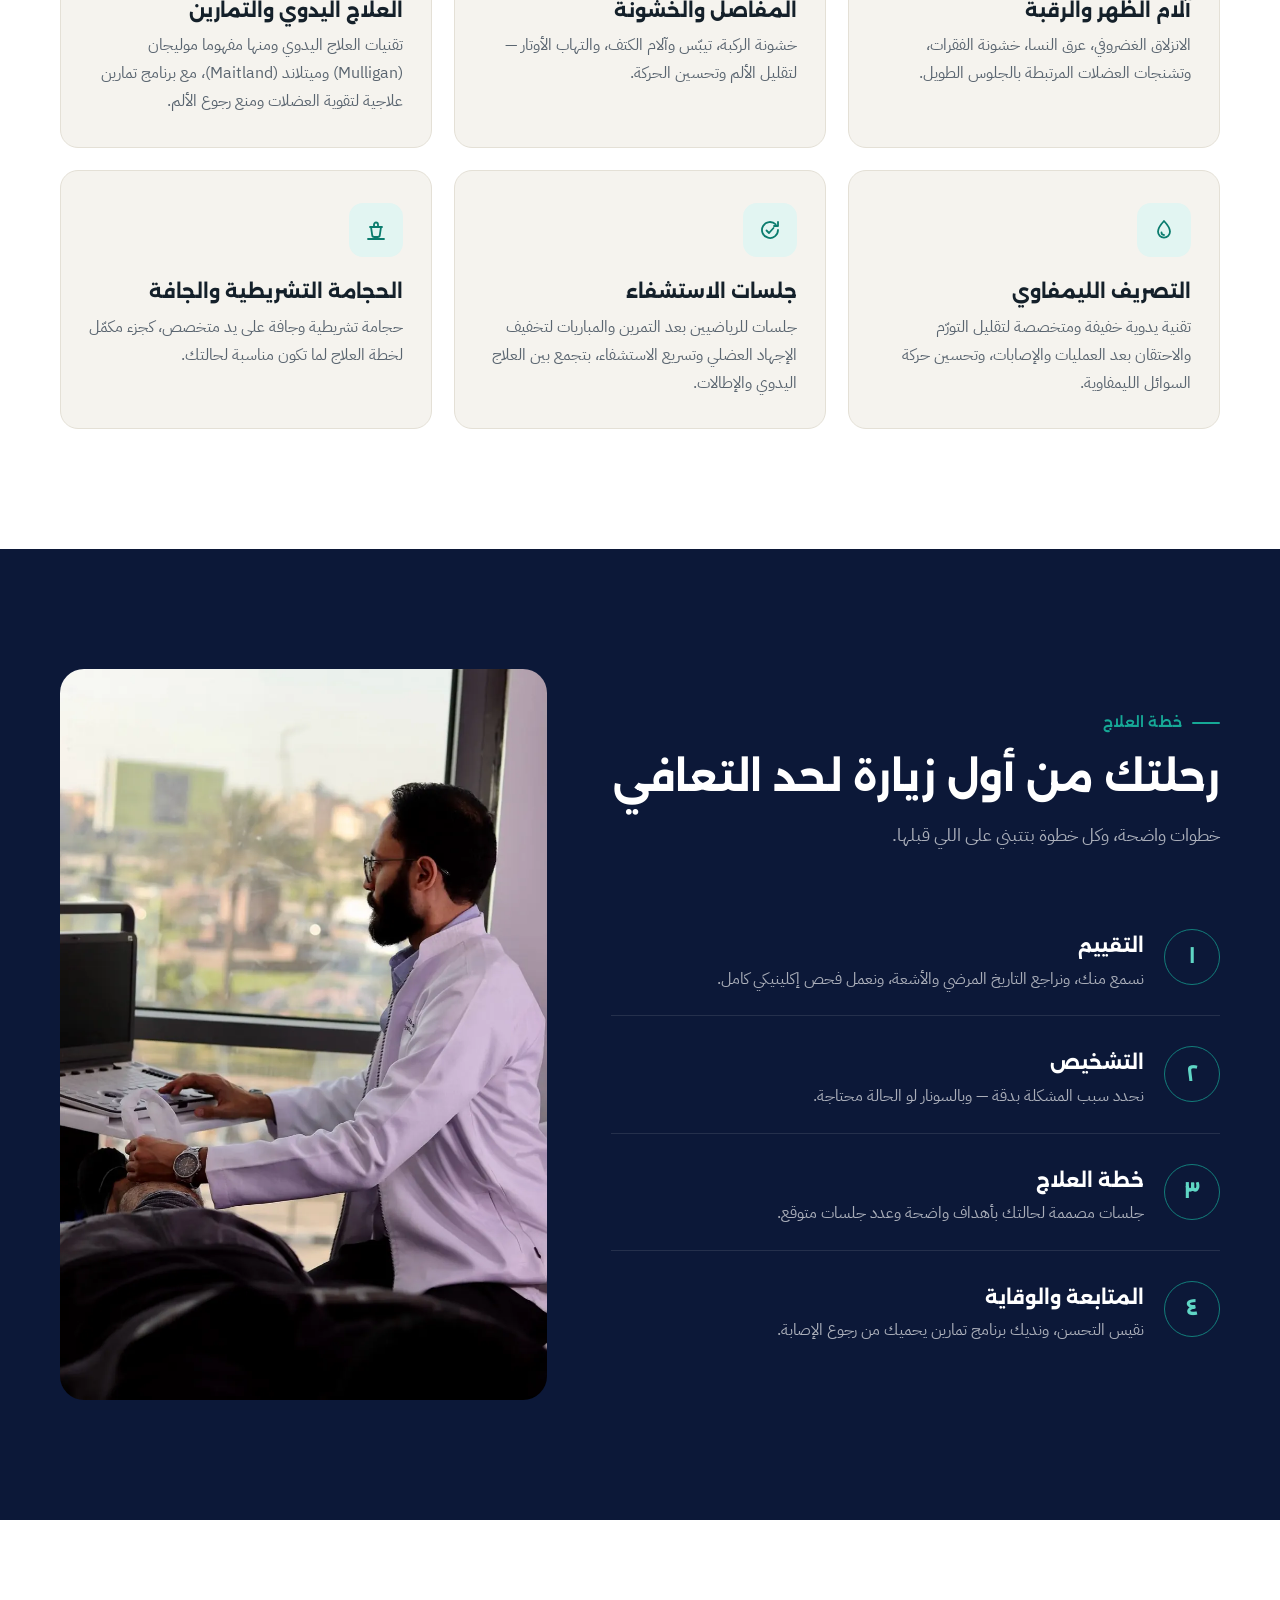
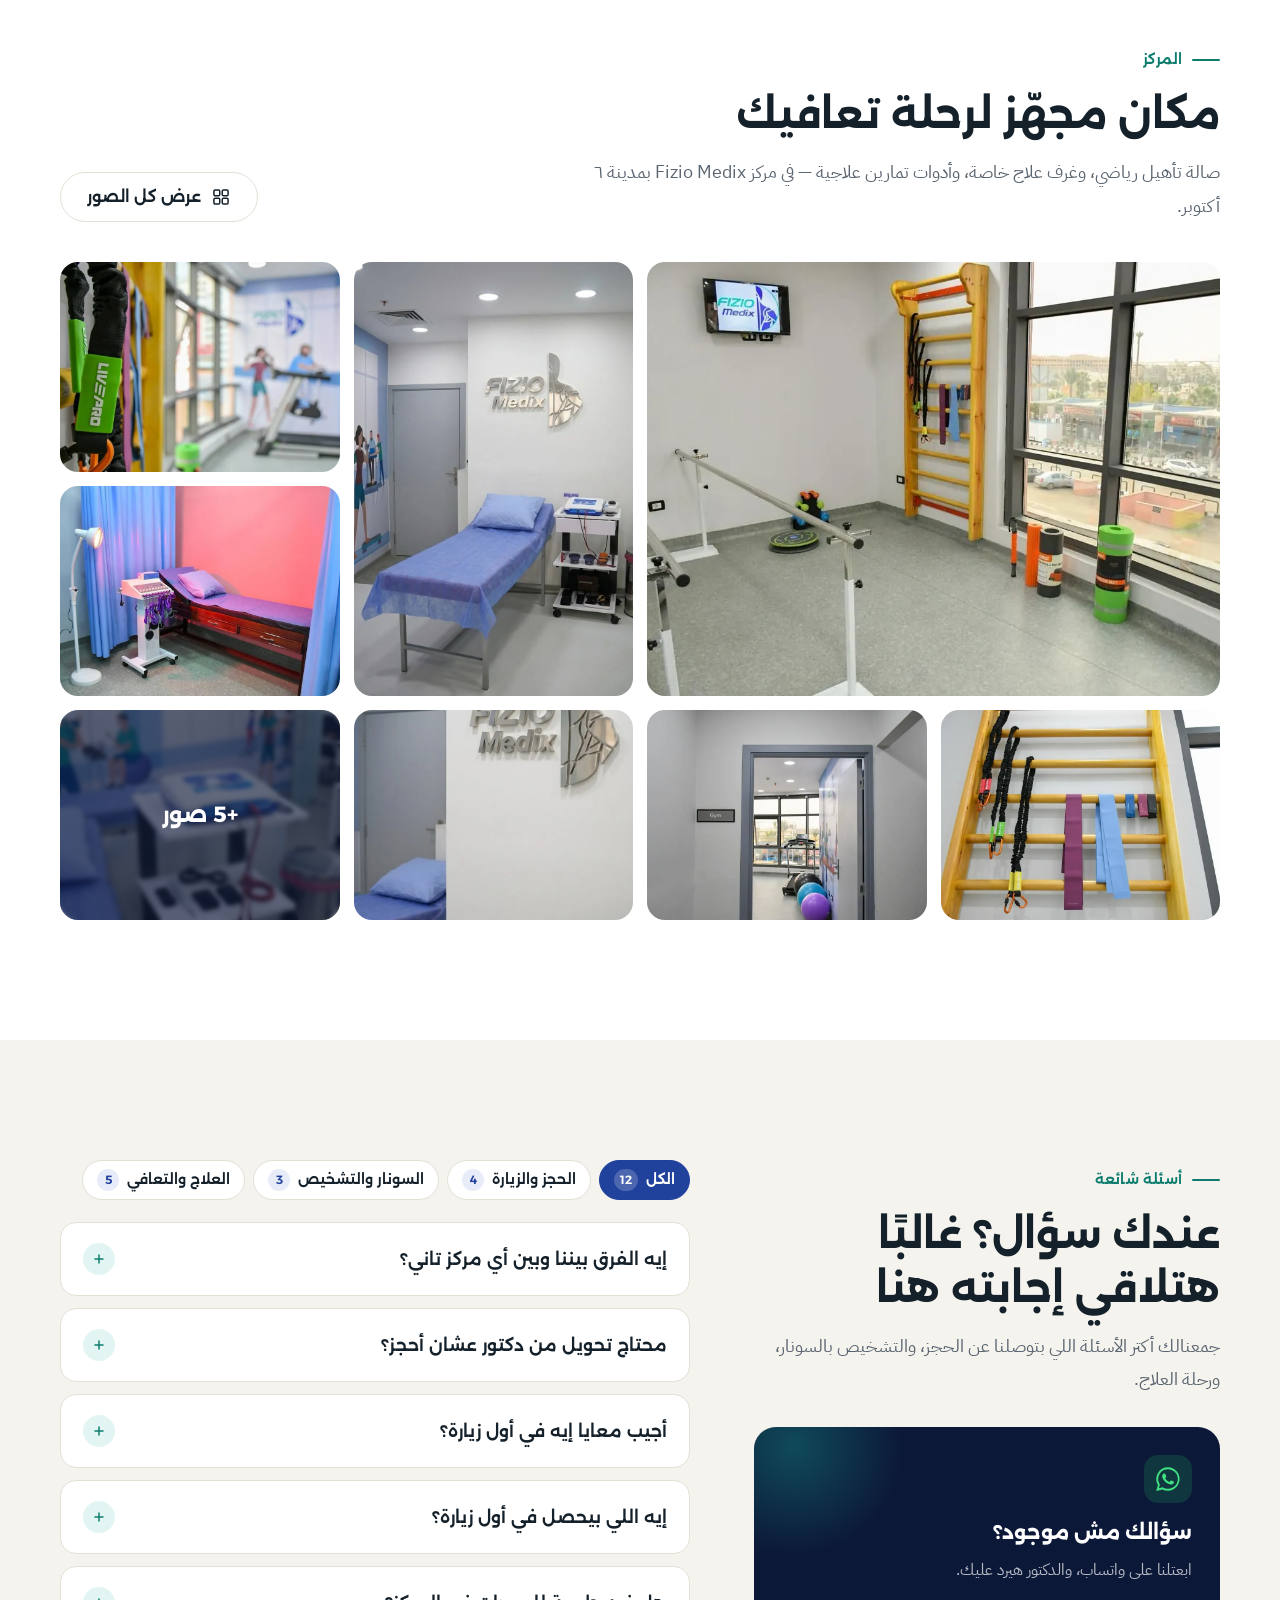
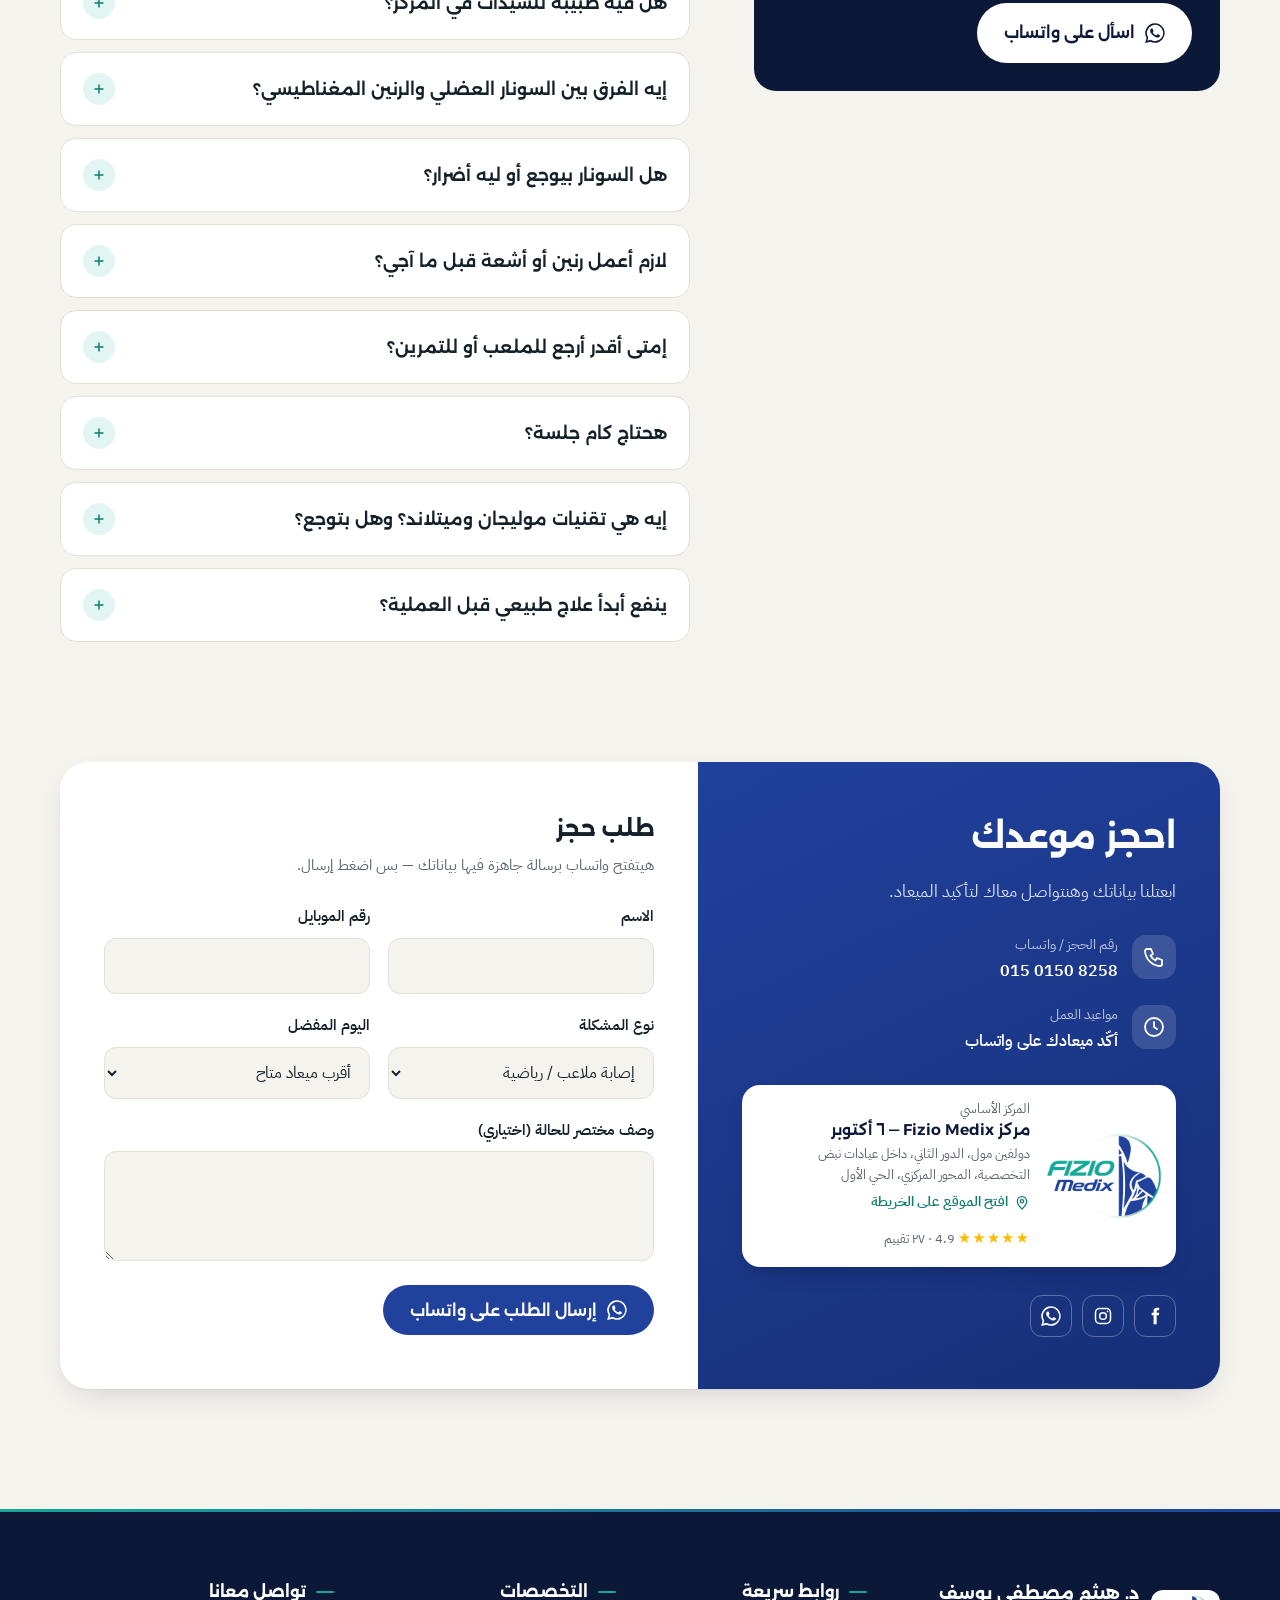
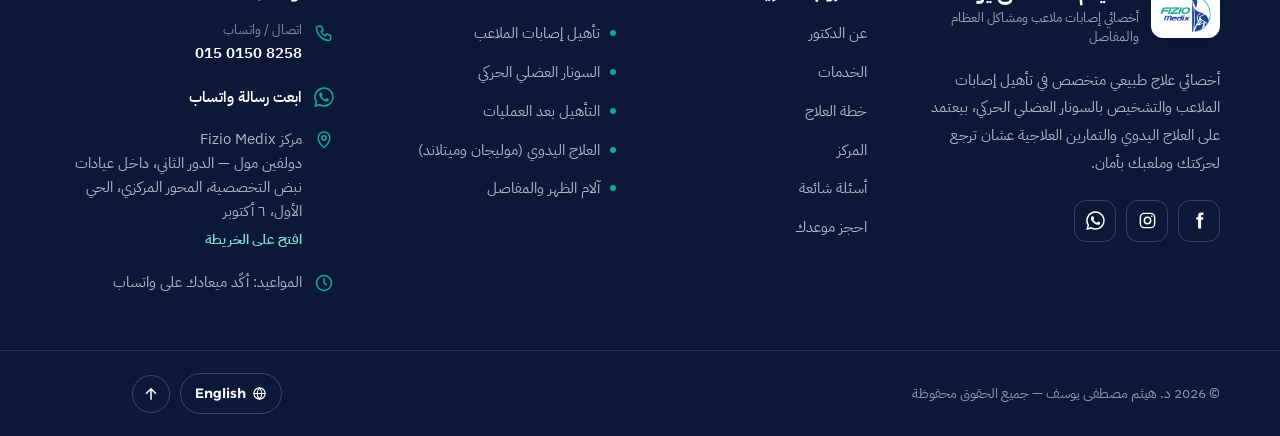
==== commit b5b8c73b: "Full Dolphin Mall address, Google rating badge, remove placeholder hours Co-Authored-By: Claude Opus" ====
--- a/index.html
+++ b/index.html
@@ -172,8 +172,10 @@
    "currenciesAccepted": "EGP",
    "address": {
     "@type": "PostalAddress",
+    "streetAddress": "دولفين مول، الدور الثاني، داخل عيادات نبض التخصصية، المحور المركزي، الحي الأول",
     "addressLocality": "مدينة ٦ أكتوبر",
     "addressRegion": "الجيزة",
+    "postalCode": "12573",
     "addressCountry": "EG"
    },
    "geo": {
@@ -413,6 +415,7 @@
           <a href="#booking" class="btn btn-primary">احجز موعدك الآن</a>
           <a href="#services" class="btn btn-ghost">تعرّف على الخدمات</a>
         </div>
+        <a class="rating" href="https://maps.google.com/?cid=5573821603864018781" target="_blank" rel="noopener" aria-label="تقييم 4.9 من 5 على جوجل من 27 تقييم"><span class="stars" aria-hidden="true">★★★★★</span><b>4.9</b><span>· ٢٧ تقييم على جوجل</span></a>
       </div>
       <div class="hero-photo">
         <div class="hero-glow" aria-hidden="true"></div>
@@ -687,11 +690,11 @@
           <p>ابعتلنا بياناتك وهنتواصل معاك لتأكيد الميعاد.</p>
           <ul class="contact-list">
             <li><span class="icon"><svg><use href="#i-phone"/></svg></span><div><small>رقم الحجز / واتساب</small><b><a class="ltr" href="tel:+201501508258" data-phone>015 0150 8258</a></b></div></li>
-            <li><span class="icon"><svg><use href="#i-clock"/></svg></span><div><small>مواعيد العمل</small><b>السبت – الخميس، ٢ ظهرًا – ١٠ مساءً</b></div></li>
+            <li><span class="icon"><svg><use href="#i-clock"/></svg></span><div><small>مواعيد العمل</small><b>أكّد ميعادك على واتساب</b></div></li>
           </ul>
           <a class="clinic-card" href="https://maps.app.goo.gl/j9FVjx2LEGoWW3x56" target="_blank" rel="noopener">
             <img src="images/fizio-medix-logo.webp" alt="شعار مركز Fizio Medix" width="640" height="475" loading="lazy">
-            <span><small>المركز الأساسي</small><b>مركز <span class="ltr">Fizio Medix</span><br>مدينة ٦ أكتوبر</b><em><svg><use href="#i-pin"/></svg>افتح الموقع على الخريطة</em></span>
+            <span><small>المركز الأساسي</small><b>مركز <span class="ltr">Fizio Medix</span> — ٦ أكتوبر</b><span class="clinic-addr">دولفين مول، الدور الثاني، داخل عيادات نبض التخصصية، المحور المركزي، الحي الأول</span><em><svg><use href="#i-pin"/></svg>افتح الموقع على الخريطة</em><span class="clinic-rating"><span class="stars" aria-hidden="true">★★★★★</span> 4.9 · ٢٧ تقييم</span></span>
           </a>
           <div class="socials">
             <a href="https://www.facebook.com/share/1A85MPL6AB/" target="_blank" rel="noopener" aria-label="فيسبوك"><svg><use href="#i-fb"/></svg></a>
@@ -770,8 +773,8 @@
       <ul class="footer-contact">
         <li><svg><use href="#i-phone"/></svg><div><small>اتصال / واتساب</small><a href="tel:+201501508258"><span class="ltr">015 0150 8258</span></a></div></li>
         <li><svg><use href="#i-wa"/></svg><div><a href="#" data-wa>ابعت رسالة واتساب</a></div></li>
-        <li><svg><use href="#i-pin"/></svg><div><span>مركز <span class="ltr">Fizio Medix</span> — مدينة ٦ أكتوبر</span><a class="footer-map" href="https://maps.app.goo.gl/j9FVjx2LEGoWW3x56" target="_blank" rel="noopener">افتح على الخريطة</a></div></li>
-        <li><svg><use href="#i-clock"/></svg><div><span>السبت – الخميس، ٢ ظهرًا – ١٠ مساءً</span></div></li>
+        <li><svg><use href="#i-pin"/></svg><div><span>مركز <span class="ltr">Fizio Medix</span></span><span>دولفين مول — الدور الثاني، داخل عيادات نبض التخصصية، المحور المركزي، الحي الأول، ٦ أكتوبر</span><a class="footer-map" href="https://maps.app.goo.gl/j9FVjx2LEGoWW3x56" target="_blank" rel="noopener">افتح على الخريطة</a></div></li>
+        <li><svg><use href="#i-clock"/></svg><div><span>المواعيد: أكّد ميعادك على واتساب</span></div></li>
       </ul>
     </div>
   </div>
--- a/css/style.css
+++ b/css/style.css
@@ -70,6 +70,11 @@
 .hero h1 small{display:block;font-size:.42em;font-weight:600;color:var(--teal);margin-bottom:12px;letter-spacing:0}
 .hero p.lead{font-size:clamp(17px,1.6vw,19.5px);color:rgba(255,255,255,.72);max-width:520px;margin:0 0 36px}
 .hero-cta{display:flex;flex-wrap:wrap;gap:14px}
+.rating{display:inline-flex;align-items:center;gap:8px;margin-top:26px;padding:8px 16px;border-radius:999px;background:rgba(255,255,255,.06);border:1px solid rgba(255,255,255,.12);color:rgba(255,255,255,.75);font-size:14.5px;transition:background .2s}
+.rating:hover{background:rgba(255,255,255,.12)}
+.rating b{color:#fff;font-family:var(--head);font-size:15.5px}
+.stars{color:#fbbc04;letter-spacing:1px;font-size:15px}
+.clinic-card .clinic-rating{display:block;font-size:13px;color:var(--muted);margin-top:4px}
 .hero-photo{position:relative;align-self:end;height:100%;display:flex;align-items:flex-end;justify-content:center}
 .hero-photo img{position:relative;z-index:1;width:100%;max-width:560px;height:auto;max-height:calc(min(100vh,900px) - 96px);object-fit:cover;object-position:top center;
   -webkit-mask-image:linear-gradient(to right,transparent 0,#000 16%,#000 84%,transparent 100%),linear-gradient(to top,transparent 0,#000 18%);
@@ -222,6 +227,7 @@
 .clinic-card img{width:116px;height:auto;flex:none}
 .clinic-card small{display:block;color:var(--muted);font-size:13px;line-height:1.5}
 .clinic-card b{display:block;font-family:var(--head);font-weight:600;font-size:15.5px;line-height:1.55;color:var(--navy)}
+.clinic-card .clinic-addr{display:block;font-size:13px;line-height:1.6;color:var(--muted);margin-top:2px}
 .clinic-card em{display:inline-flex;align-items:center;gap:6px;font-style:normal;font-size:13.5px;font-weight:600;color:var(--accent);margin-top:4px}
 .clinic-card em svg{width:16px;height:16px}
 .ltr{direction:ltr;unicode-bidi:isolate;display:inline-block}
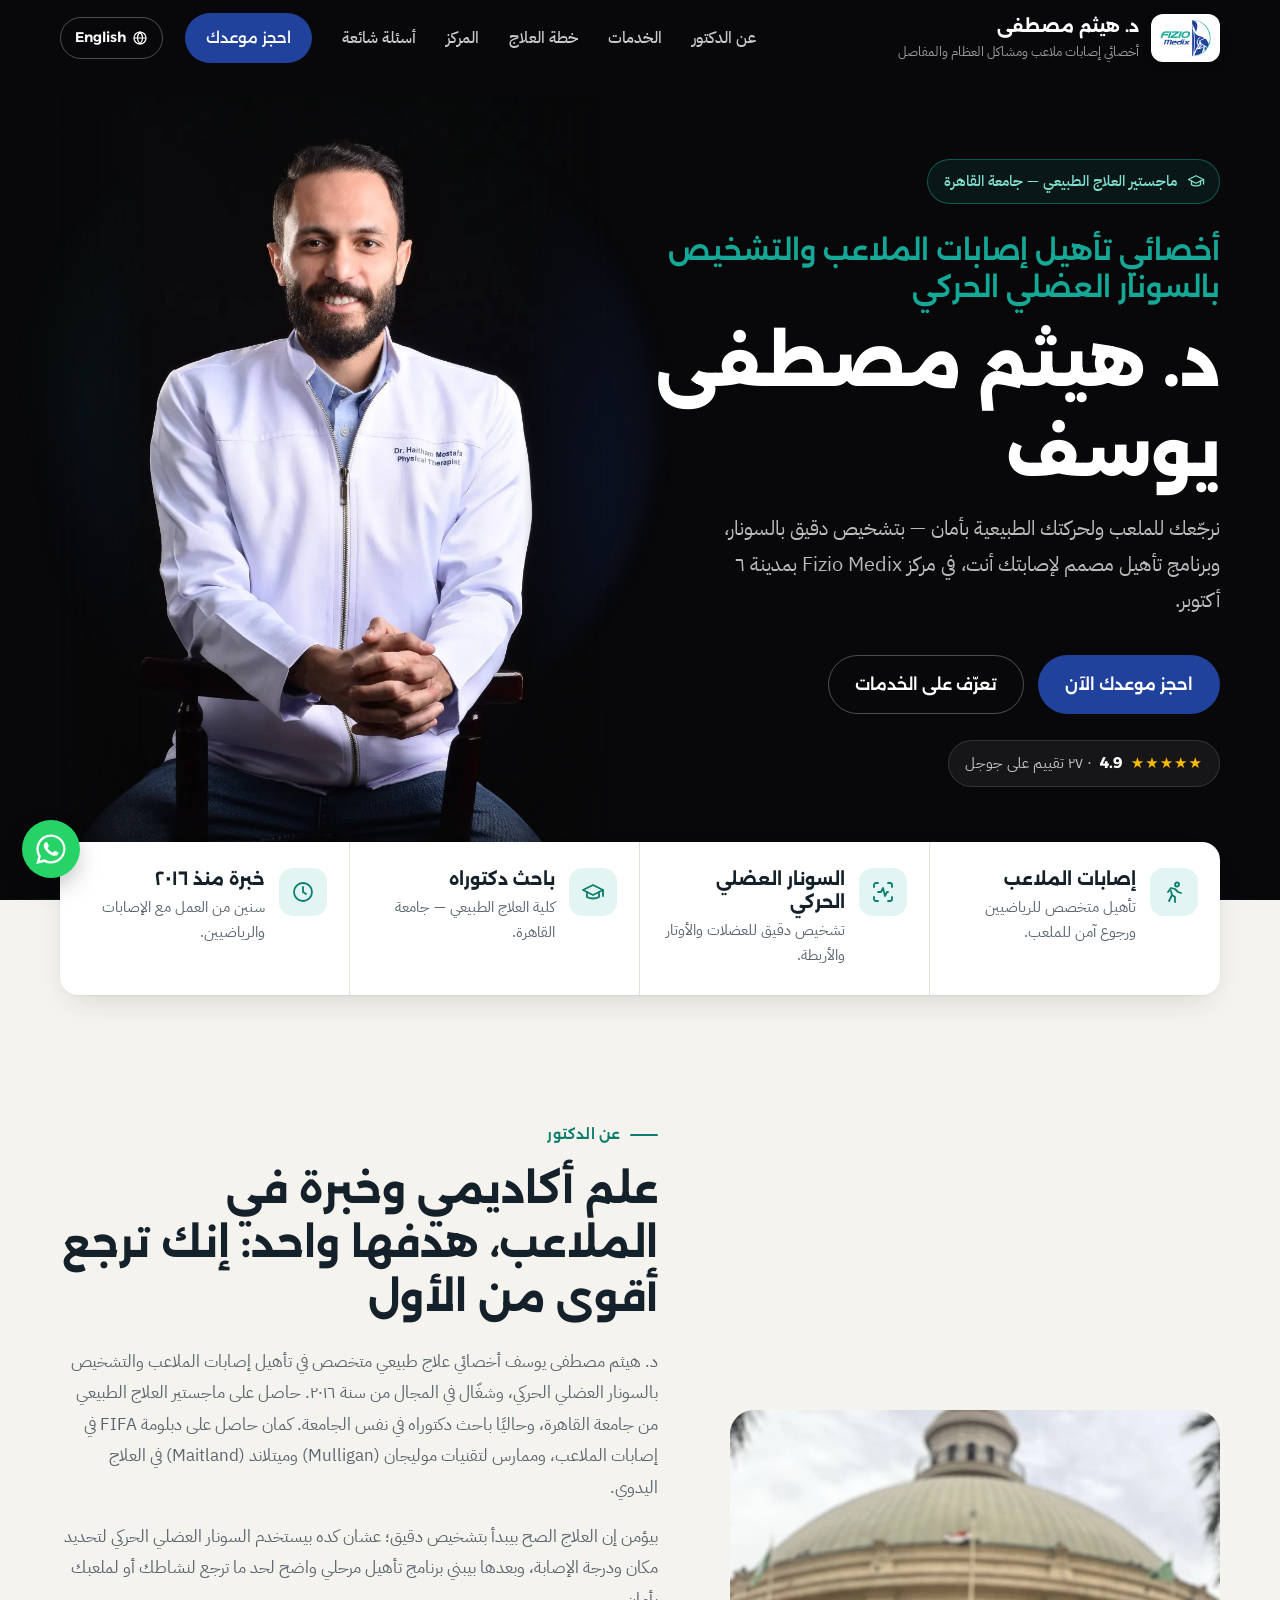
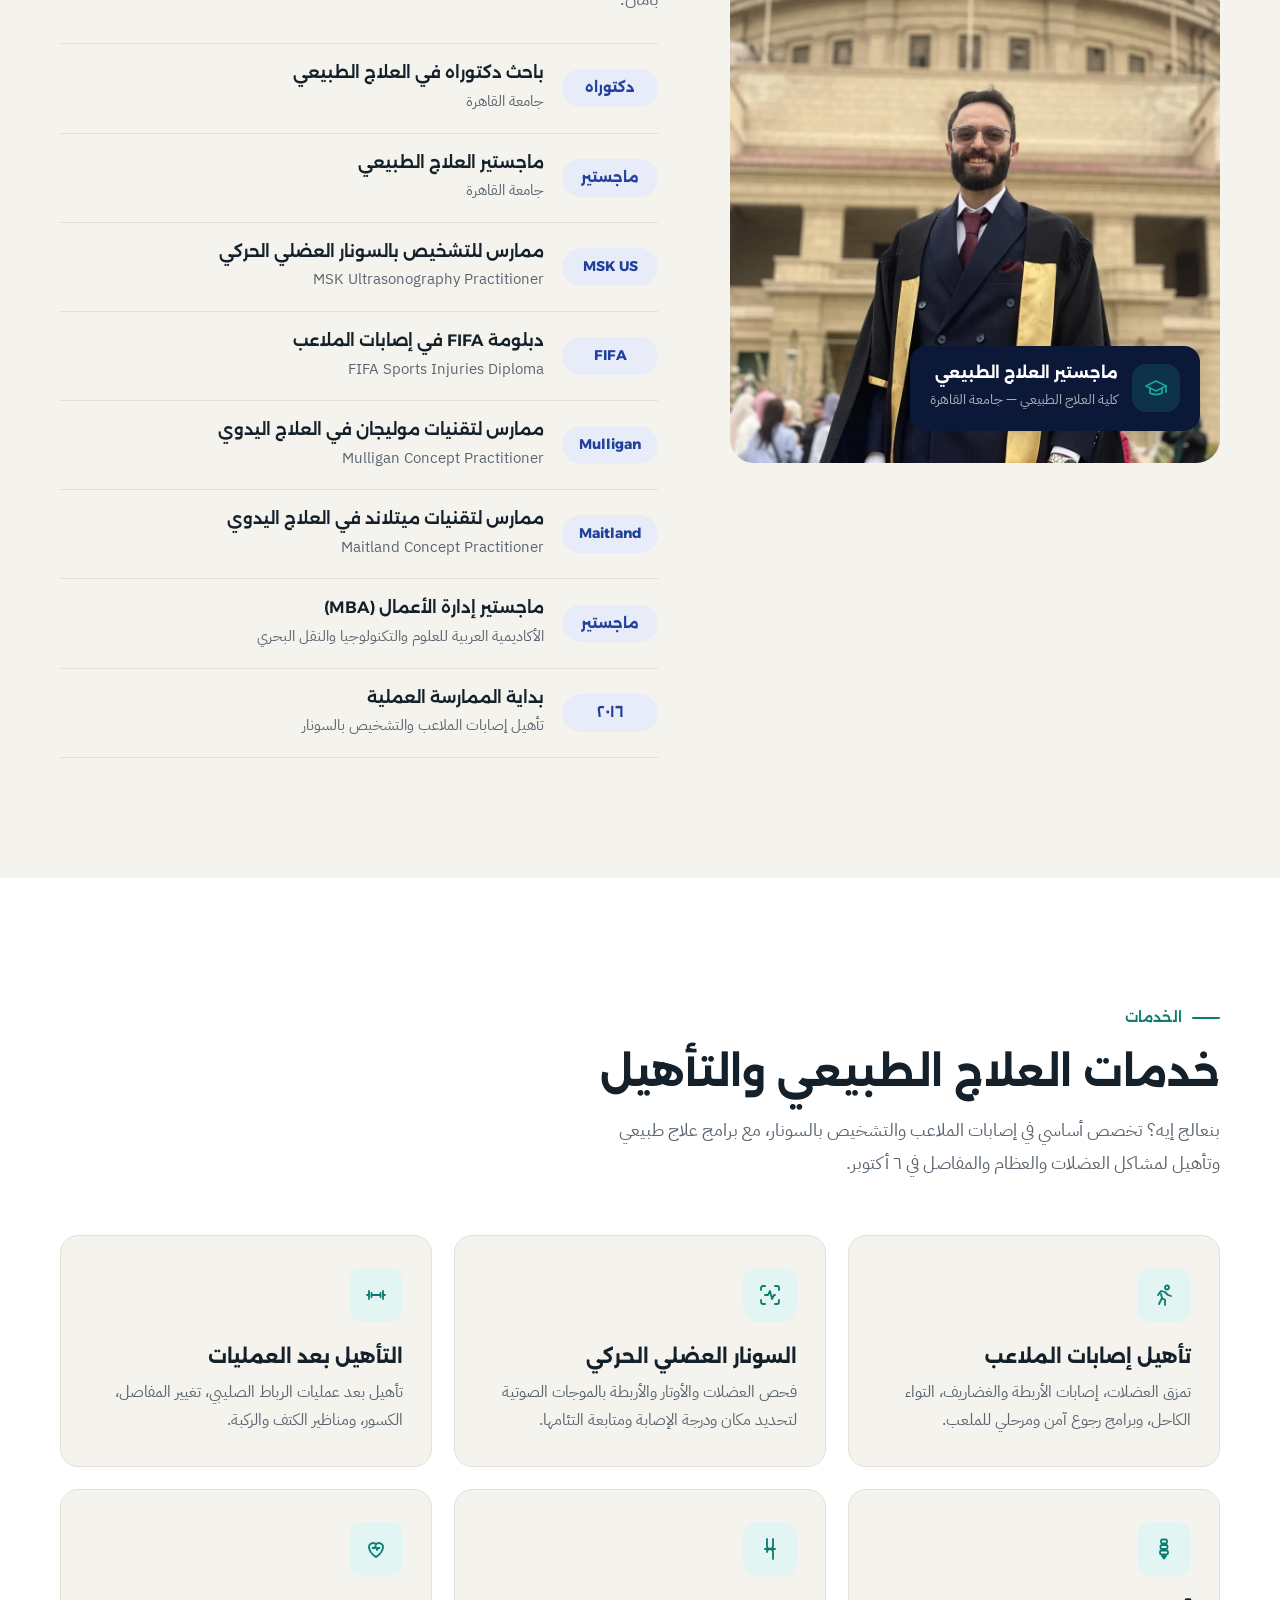
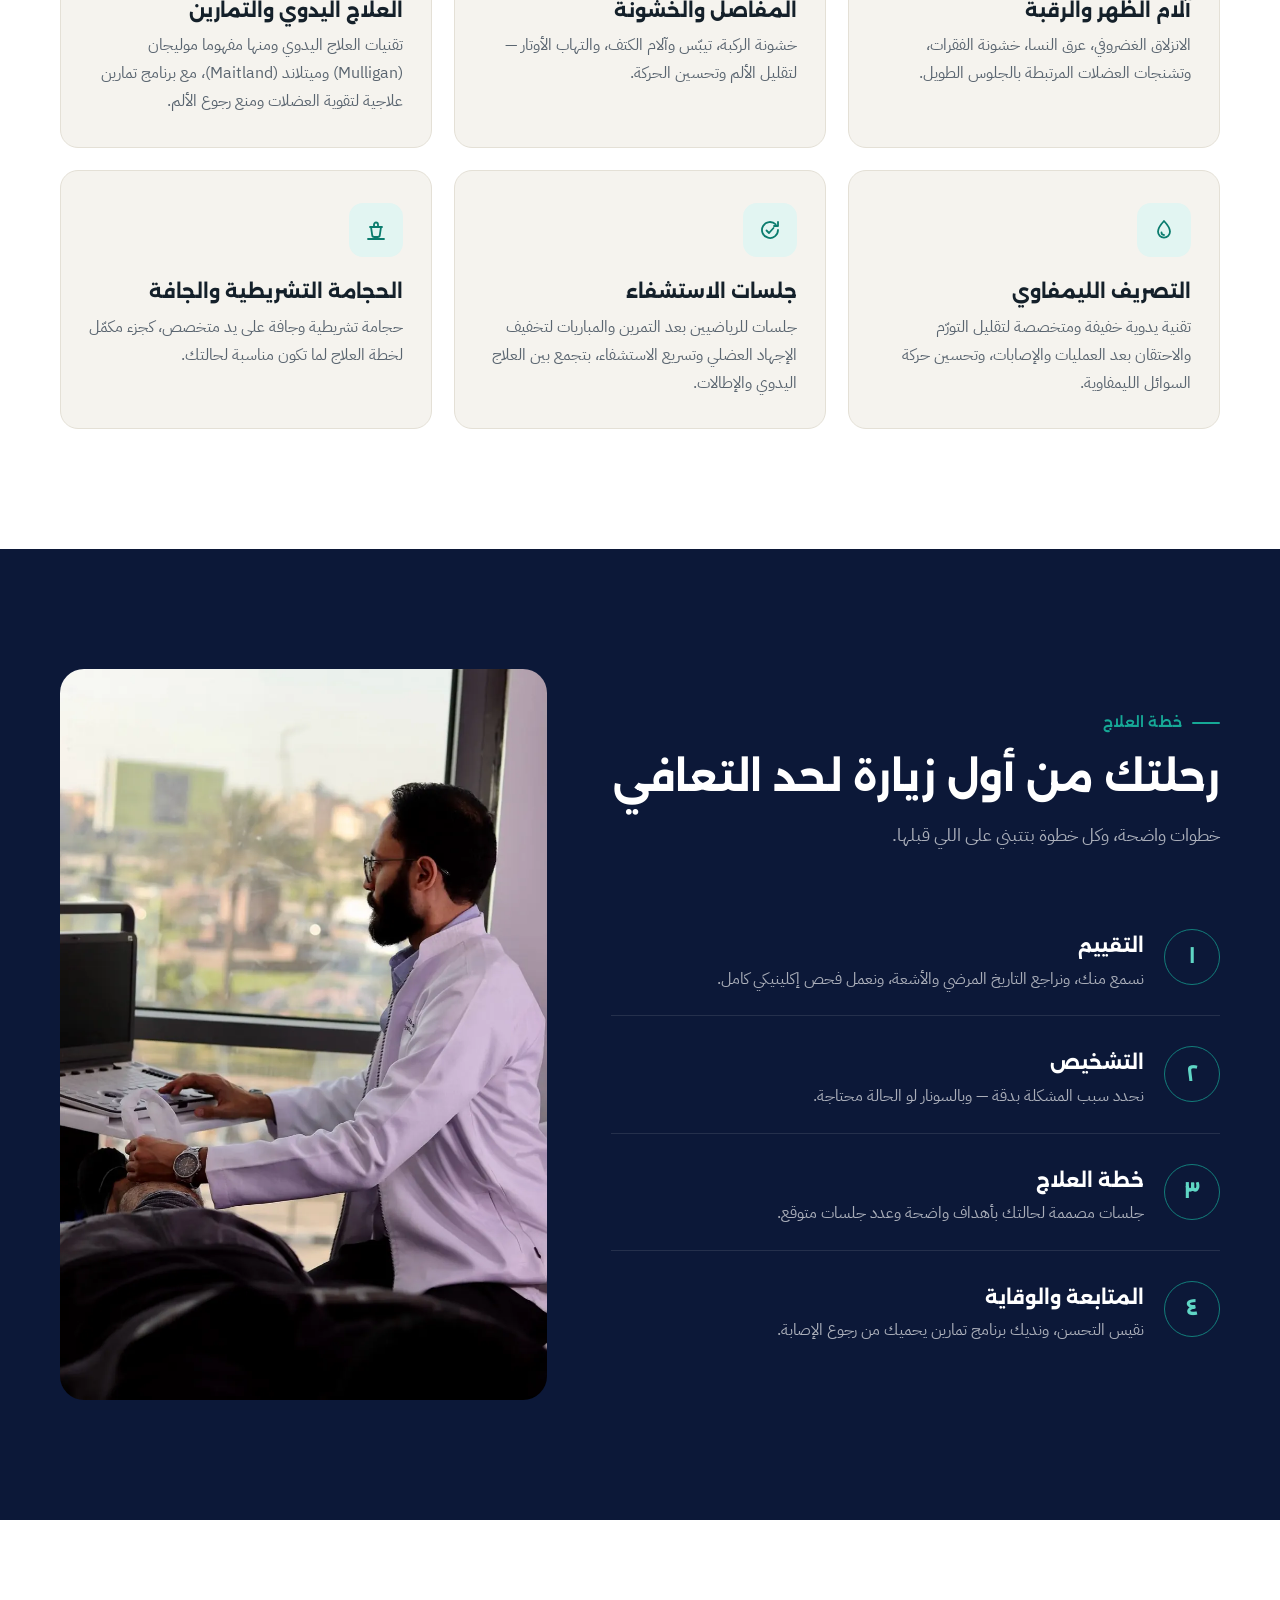
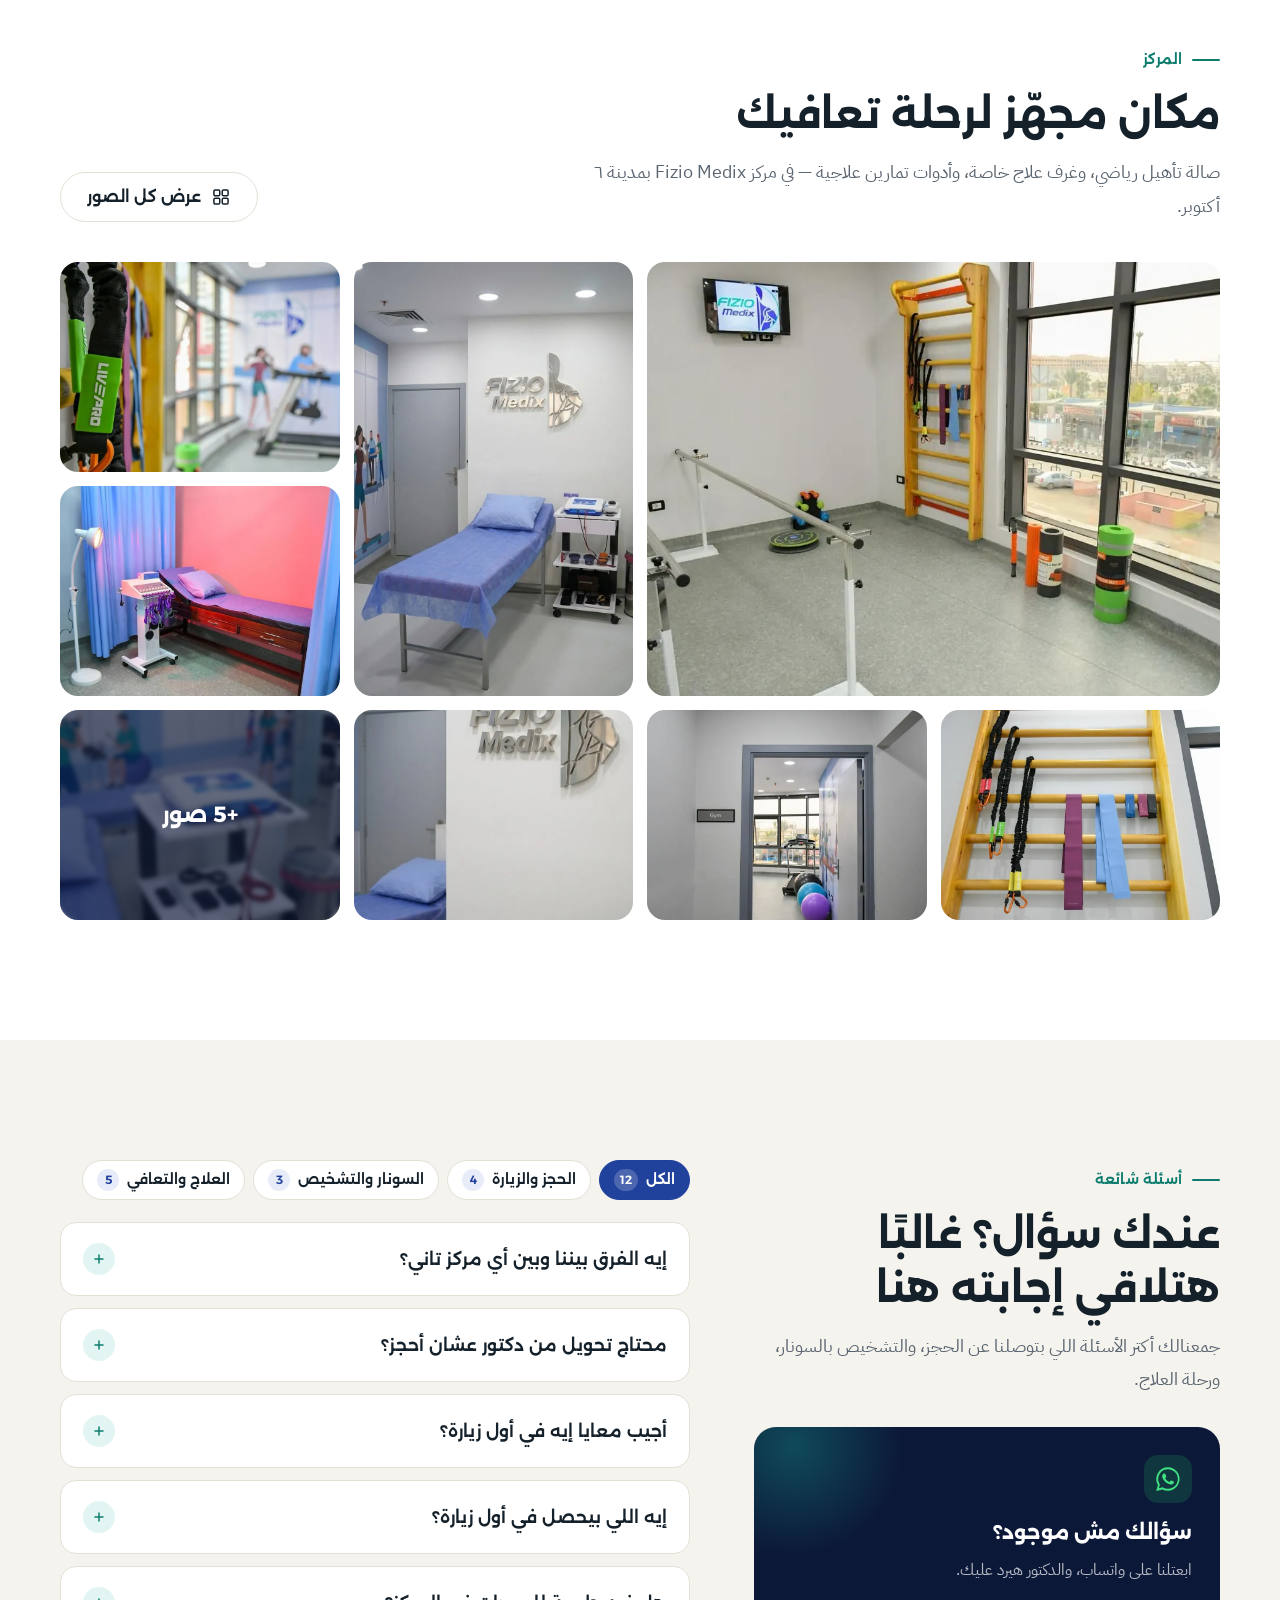
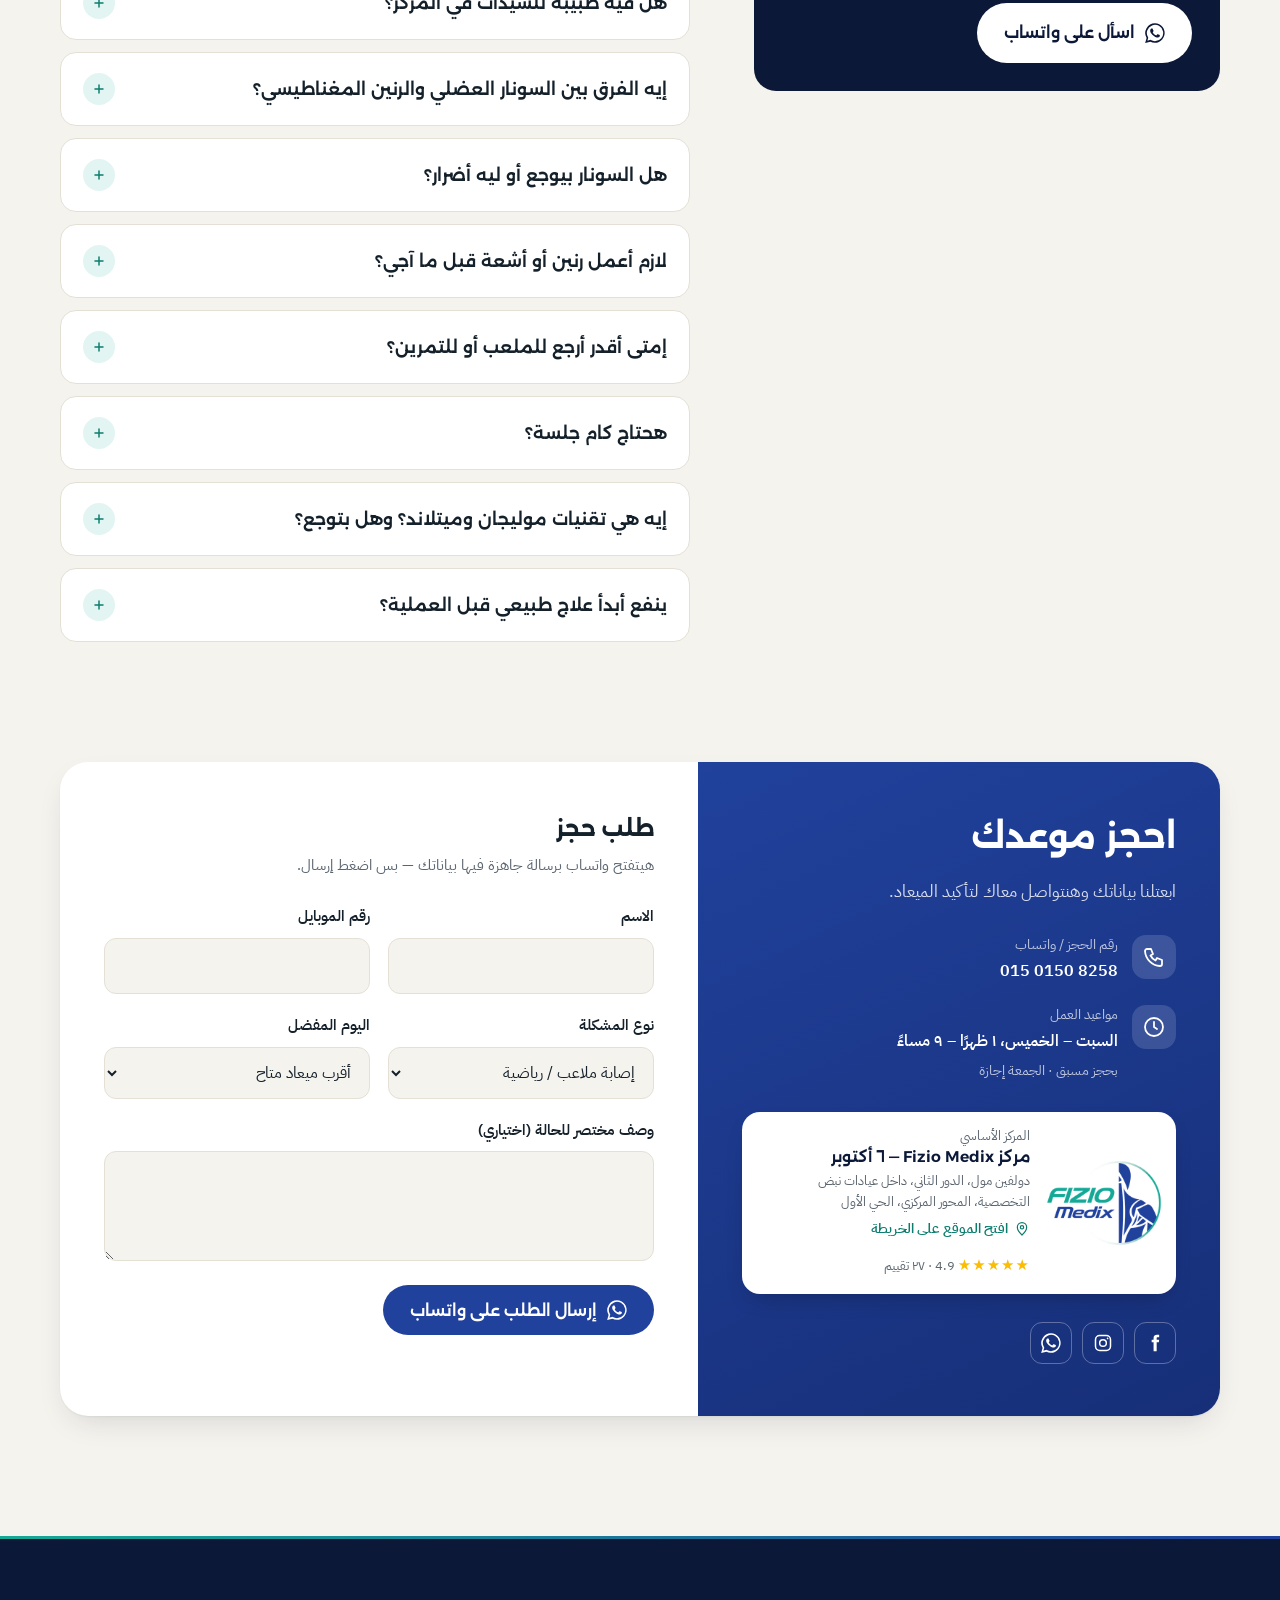
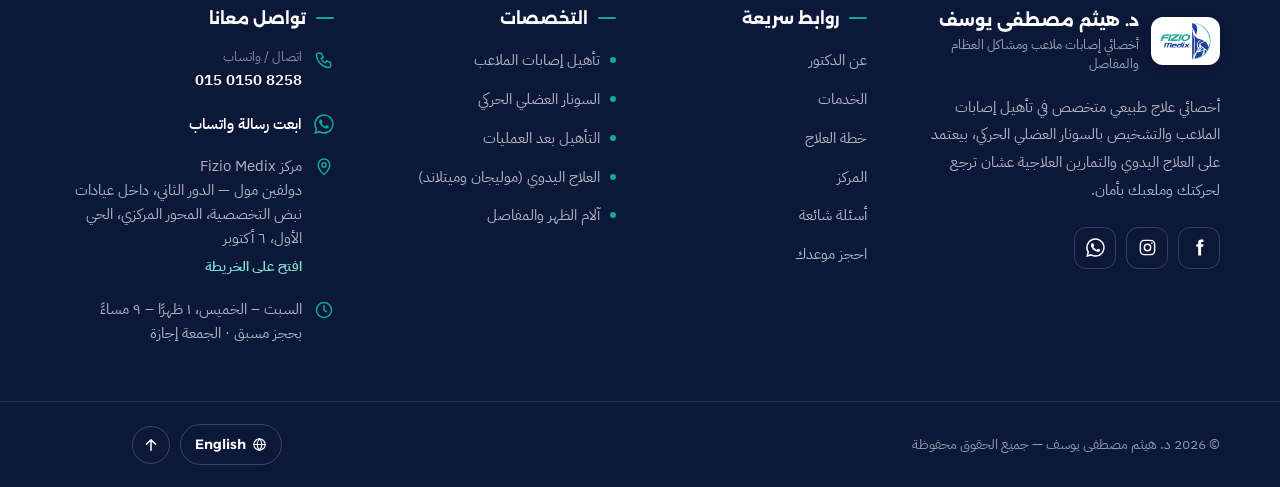
==== commit 28c50eb1: "Real working hours: Sat-Thu 1-9 PM by appointment, Friday closed Co-Authored-By: Claude Opus 5.5 <no" ====
--- a/index.html
+++ b/index.html
@@ -250,7 +250,23 @@
      "ar",
      "en"
     ]
-   }
+   },
+   "openingHoursSpecification": [
+    {
+     "@type": "OpeningHoursSpecification",
+     "dayOfWeek": [
+      "Saturday",
+      "Sunday",
+      "Monday",
+      "Tuesday",
+      "Wednesday",
+      "Thursday"
+     ],
+     "opens": "13:00",
+     "closes": "21:00"
+    }
+   ],
+   "openingHours": "Sa-Th 13:00-21:00"
   },
   {
    "@type": "Person",
@@ -690,7 +706,7 @@
           <p>ابعتلنا بياناتك وهنتواصل معاك لتأكيد الميعاد.</p>
           <ul class="contact-list">
             <li><span class="icon"><svg><use href="#i-phone"/></svg></span><div><small>رقم الحجز / واتساب</small><b><a class="ltr" href="tel:+201501508258" data-phone>015 0150 8258</a></b></div></li>
-            <li><span class="icon"><svg><use href="#i-clock"/></svg></span><div><small>مواعيد العمل</small><b>أكّد ميعادك على واتساب</b></div></li>
+            <li><span class="icon"><svg><use href="#i-clock"/></svg></span><div><small>مواعيد العمل</small><b>السبت – الخميس، ١ ظهرًا – ٩ مساءً</b><span class="closed-day">بحجز مسبق · الجمعة إجازة</span></div></li>
           </ul>
           <a class="clinic-card" href="https://maps.app.goo.gl/j9FVjx2LEGoWW3x56" target="_blank" rel="noopener">
             <img src="images/fizio-medix-logo.webp" alt="شعار مركز Fizio Medix" width="640" height="475" loading="lazy">
@@ -774,7 +790,7 @@
         <li><svg><use href="#i-phone"/></svg><div><small>اتصال / واتساب</small><a href="tel:+201501508258"><span class="ltr">015 0150 8258</span></a></div></li>
         <li><svg><use href="#i-wa"/></svg><div><a href="#" data-wa>ابعت رسالة واتساب</a></div></li>
         <li><svg><use href="#i-pin"/></svg><div><span>مركز <span class="ltr">Fizio Medix</span></span><span>دولفين مول — الدور الثاني، داخل عيادات نبض التخصصية، المحور المركزي، الحي الأول، ٦ أكتوبر</span><a class="footer-map" href="https://maps.app.goo.gl/j9FVjx2LEGoWW3x56" target="_blank" rel="noopener">افتح على الخريطة</a></div></li>
-        <li><svg><use href="#i-clock"/></svg><div><span>المواعيد: أكّد ميعادك على واتساب</span></div></li>
+        <li><svg><use href="#i-clock"/></svg><div><span>السبت – الخميس، ١ ظهرًا – ٩ مساءً</span><span>بحجز مسبق · الجمعة إجازة</span></div></li>
       </ul>
     </div>
   </div>
--- a/css/style.css
+++ b/css/style.css
@@ -220,6 +220,7 @@
 .contact-list li{display:flex;gap:14px;align-items:flex-start}
 .contact-list .icon{background:rgba(255,255,255,.14);color:#fff;width:44px;height:44px}
 .contact-list small{display:block;color:rgba(255,255,255,.7);font-size:13.5px;line-height:1.5}
+.contact-list .closed-day{display:block;font-size:13.5px;color:rgba(255,255,255,.7);margin-top:2px}
 .contact-list b{font-weight:600;font-size:16px}
 .contact-list a:hover{text-decoration:underline}
 .clinic-card{display:flex;align-items:center;gap:16px;background:#fff;color:var(--text);border-radius:18px;padding-block:14px;padding-inline:14px 18px;box-shadow:0 10px 24px -12px rgba(0,0,0,.35);transition:transform .2s}
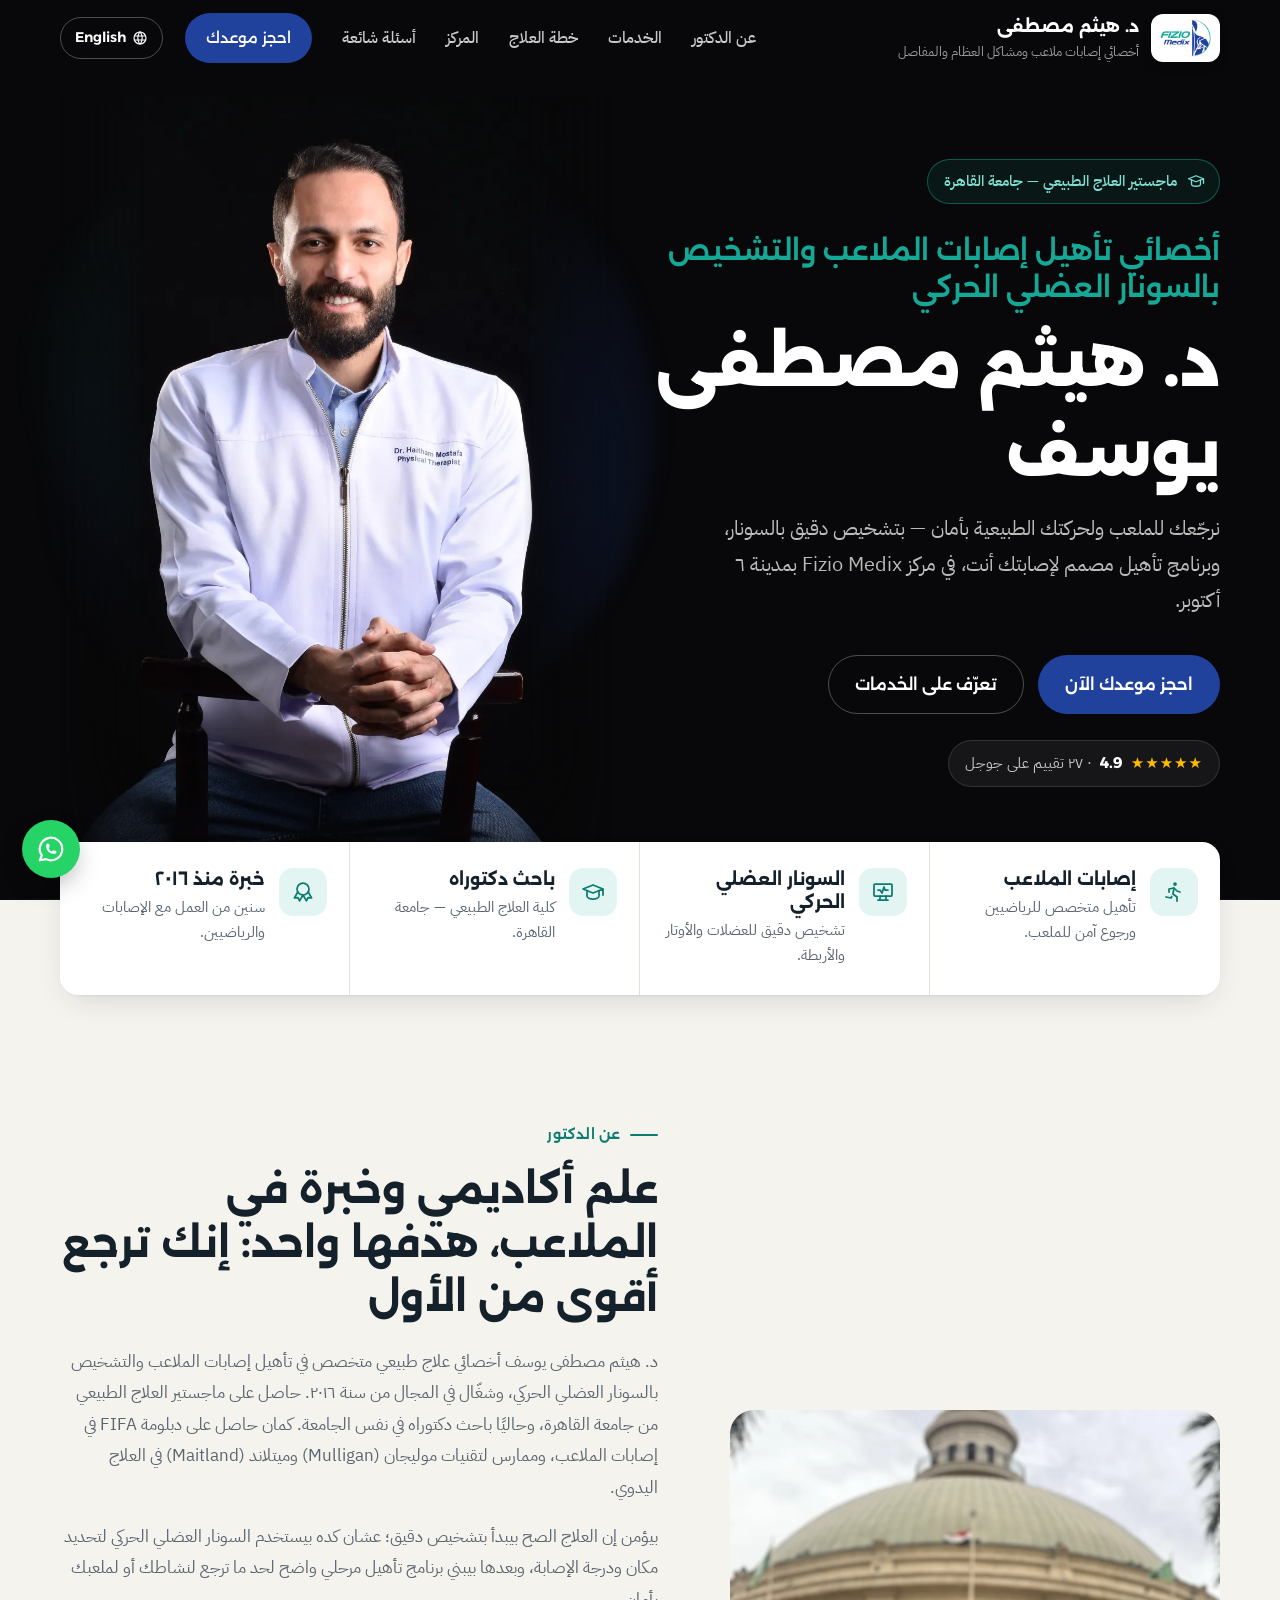
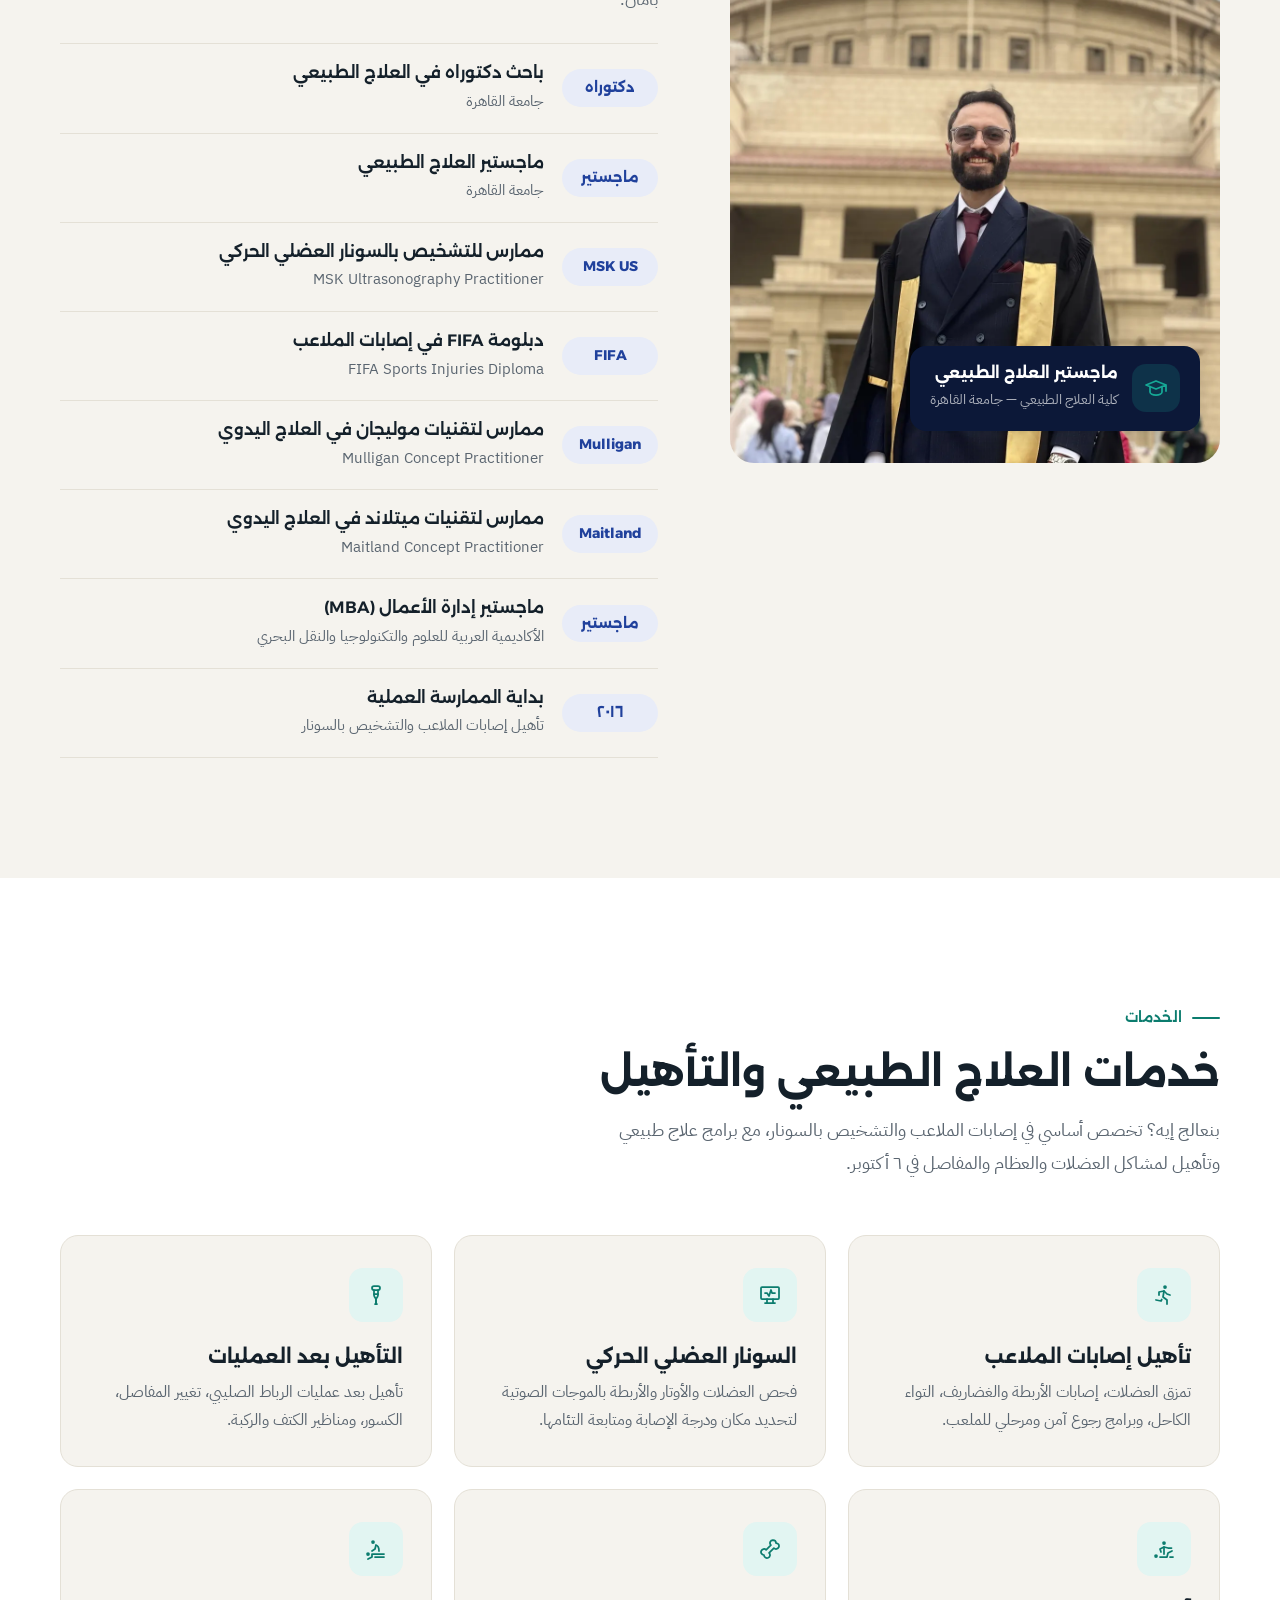
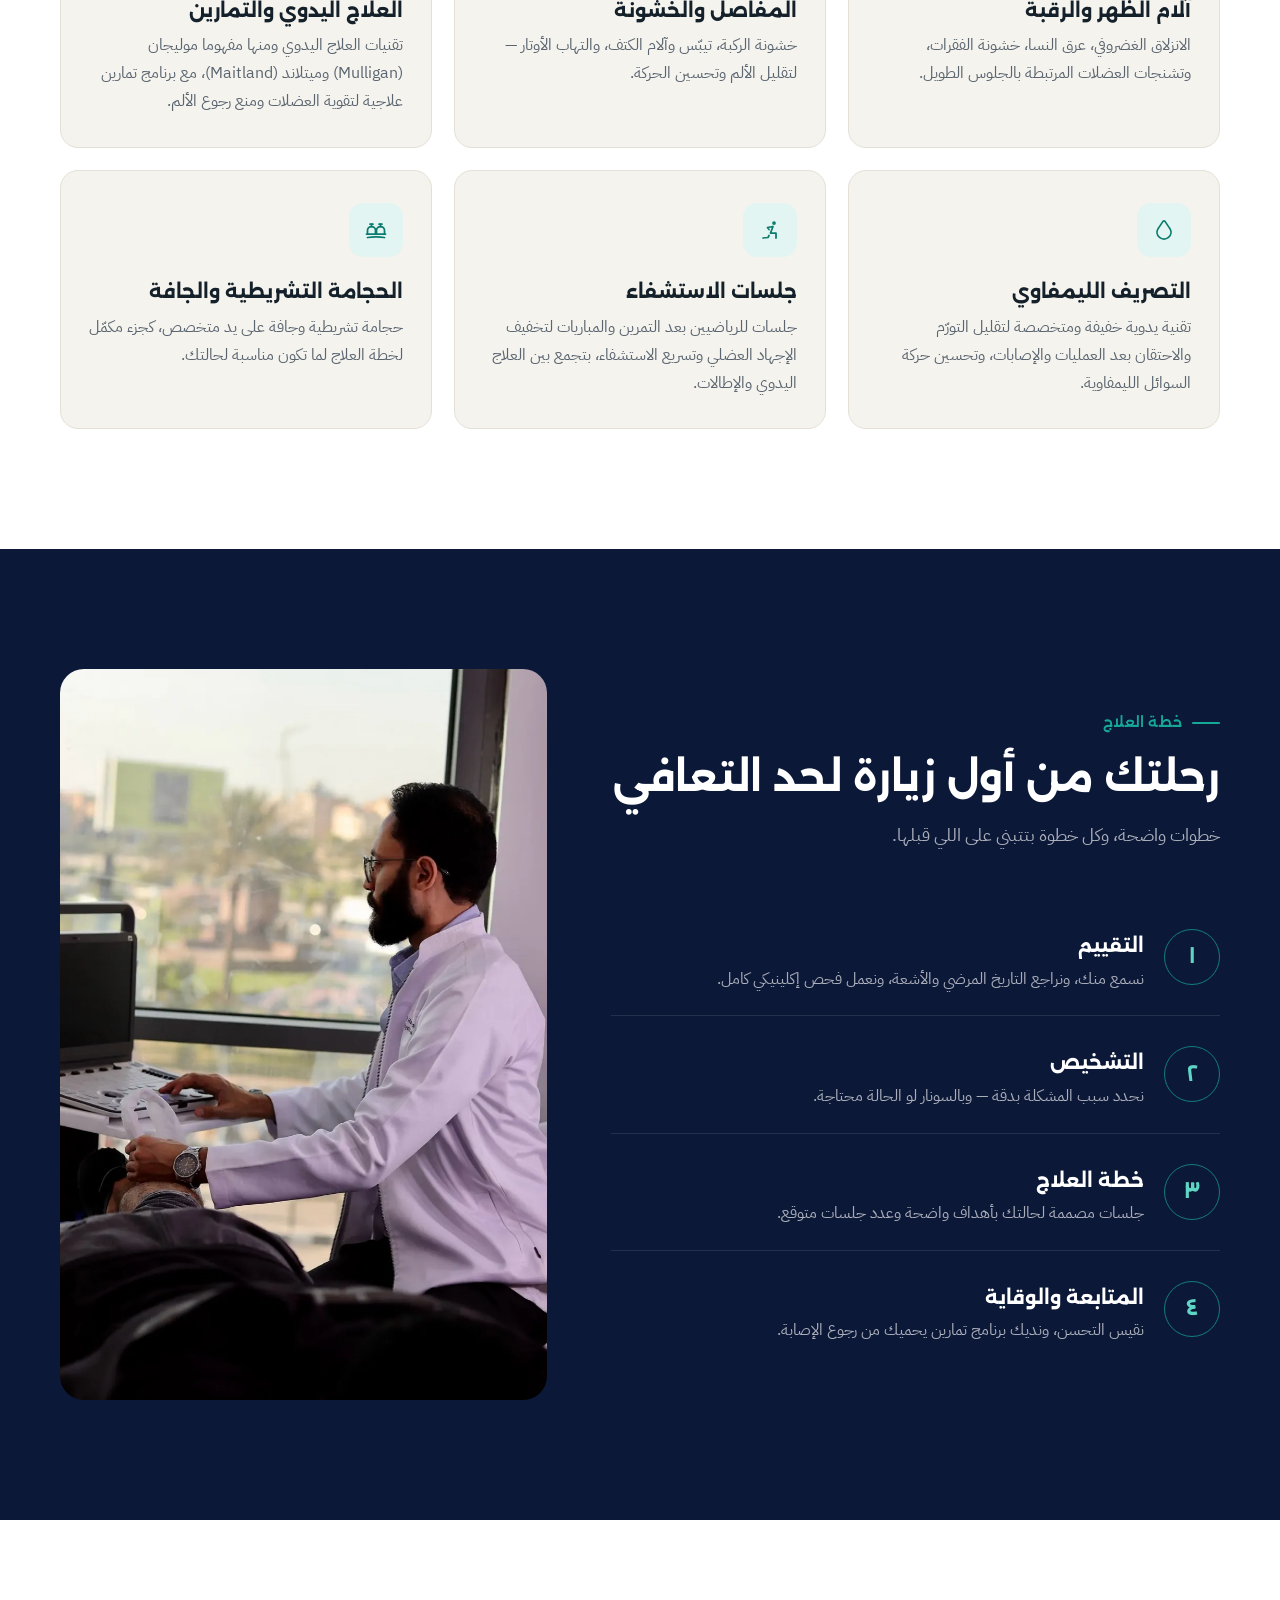
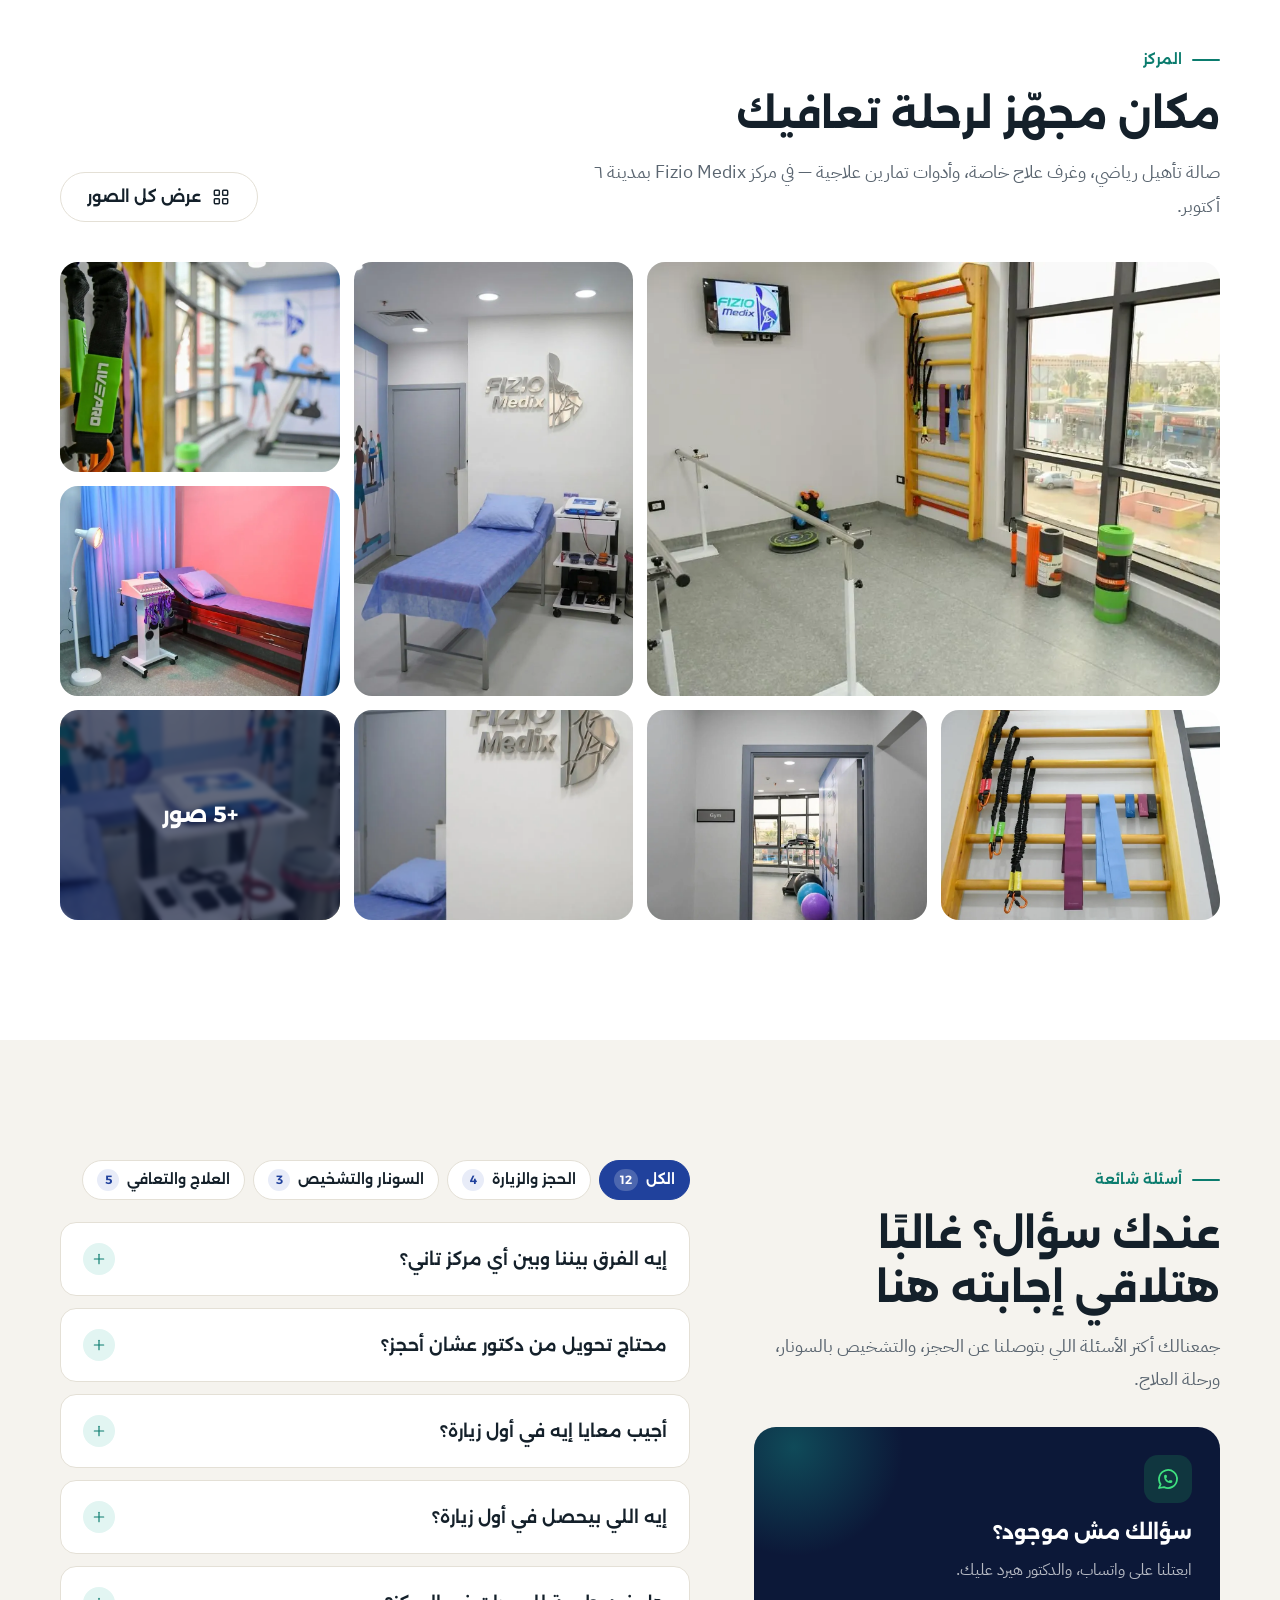
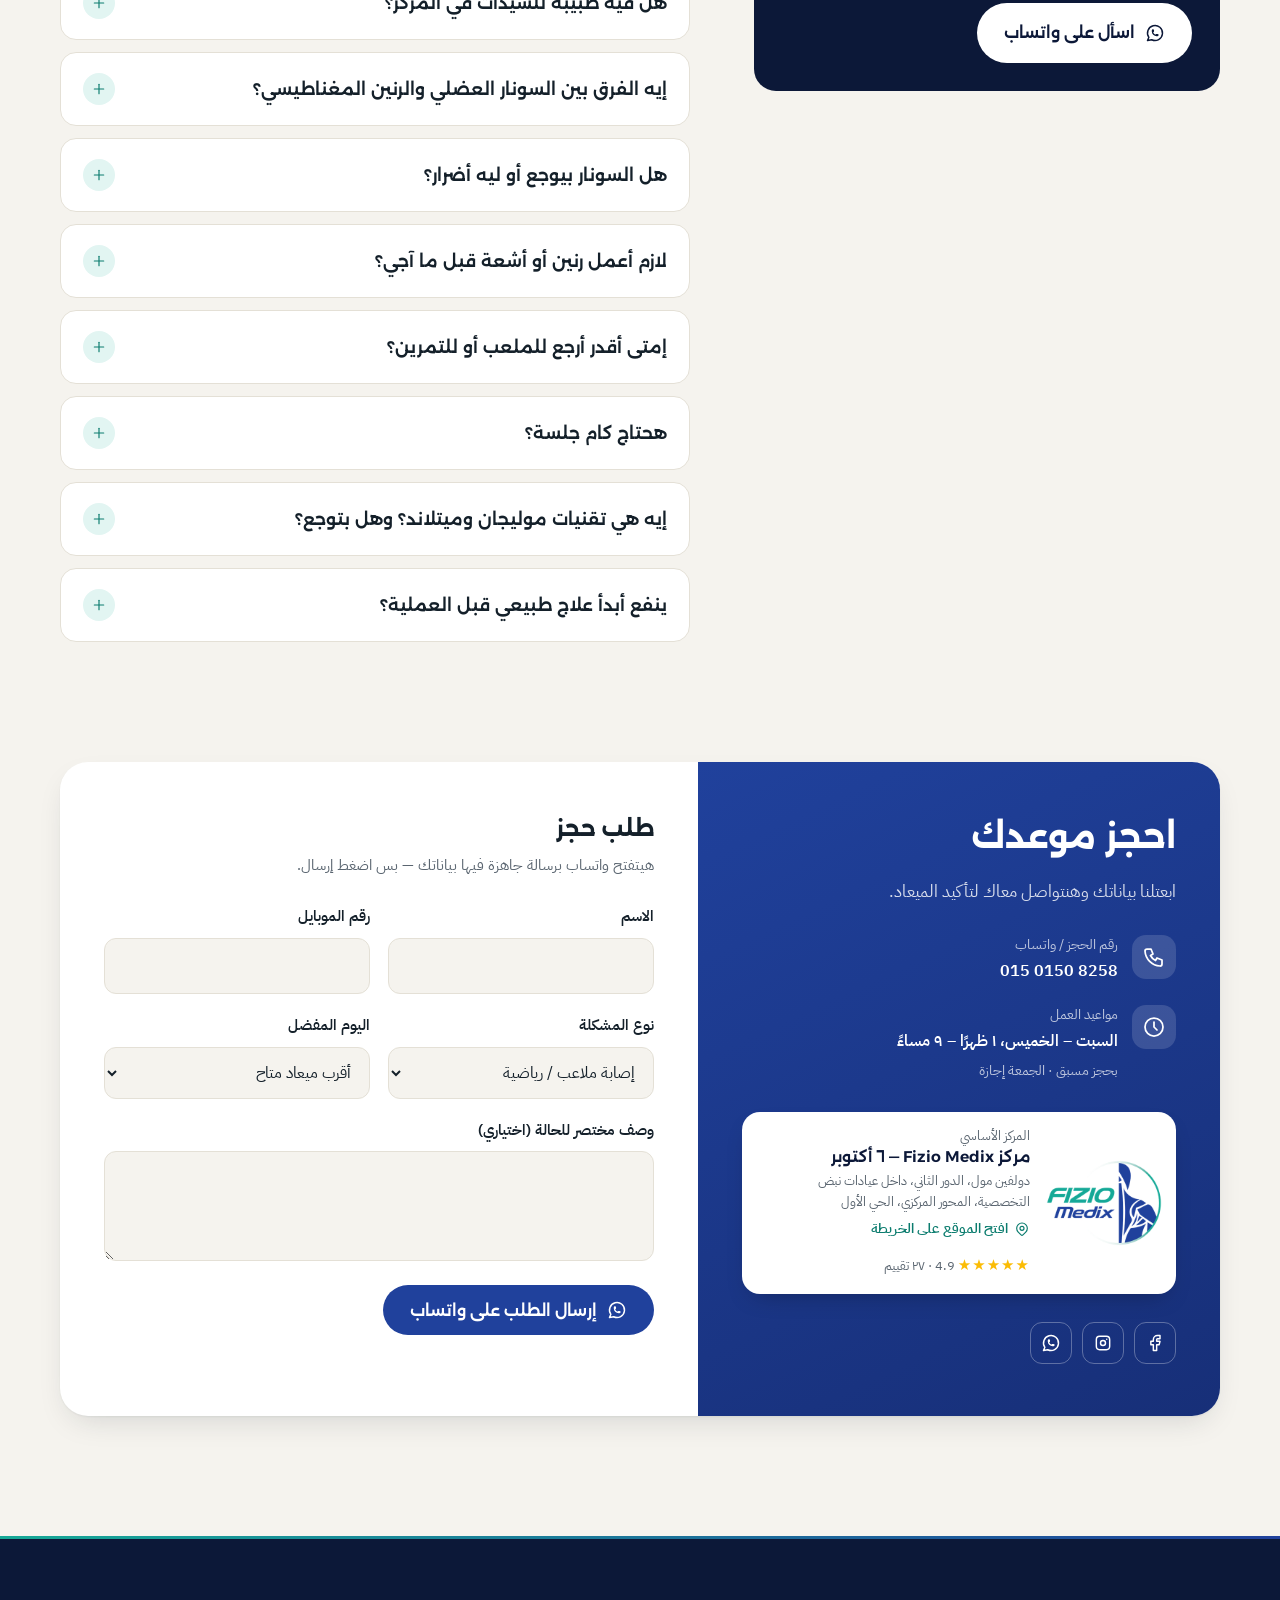
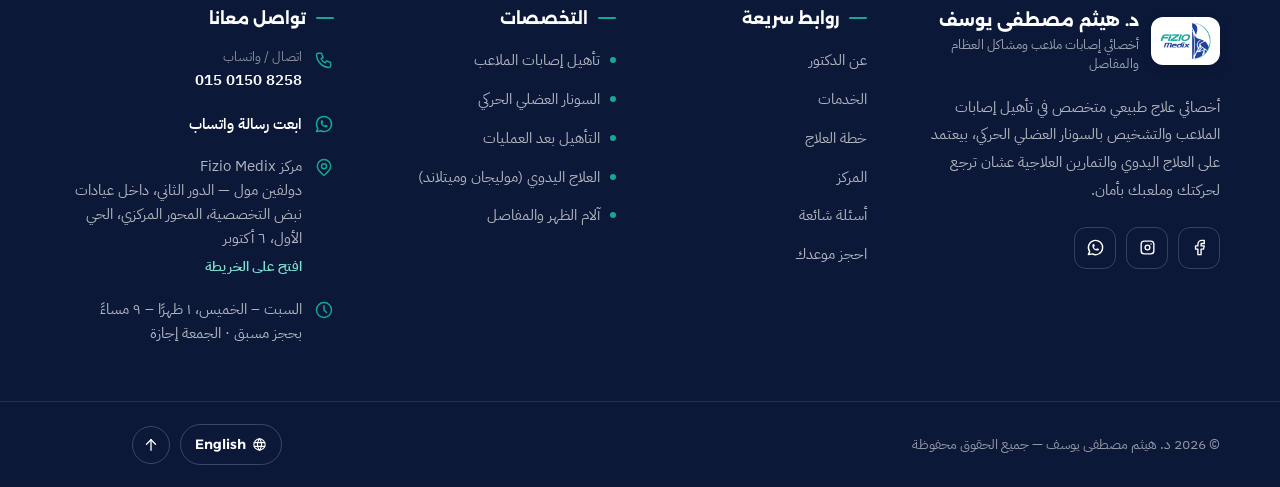
==== commit 346ecabd: "Replace hand-drawn icons with Tabler Icons (MIT) and a custom cupping icon Co-Authored-By: Claude Op" ====
--- a/index.html
+++ b/index.html
@@ -369,33 +369,32 @@
 </head>
 <body>
 
-<!-- SVG icon sprite -->
+<!-- SVG icon sprite (Tabler Icons, MIT) -->
 <svg width="0" height="0" style="position:absolute" aria-hidden="true">
-  <symbol id="i-cap" viewBox="0 0 24 24" fill="none" stroke="currentColor" stroke-width="1.8" stroke-linecap="round" stroke-linejoin="round"><path d="M22 10 12 5 2 10l10 5 10-5Z"/><path d="M6 12v5c3 2 9 2 12 0v-5"/><path d="M22 10v6"/></symbol>
-  <symbol id="i-scan" viewBox="0 0 24 24" fill="none" stroke="currentColor" stroke-width="1.8" stroke-linecap="round" stroke-linejoin="round"><path d="M3 7V5a2 2 0 0 1 2-2h2M17 3h2a2 2 0 0 1 2 2v2M21 17v2a2 2 0 0 1-2 2h-2M7 21H5a2 2 0 0 1-2-2v-2"/><path d="M7 12h3l2-4 2 8 2-4h1"/></symbol>
-  <symbol id="i-plan" viewBox="0 0 24 24" fill="none" stroke="currentColor" stroke-width="1.8" stroke-linecap="round" stroke-linejoin="round"><rect x="5" y="3" width="14" height="18" rx="2"/><path d="M9 3v2h6V3M9 11h6M9 15h4"/></symbol>
-  <symbol id="i-check" viewBox="0 0 24 24" fill="none" stroke="currentColor" stroke-width="2" stroke-linecap="round" stroke-linejoin="round"><circle cx="12" cy="12" r="9"/><path d="m8.5 12 2.5 2.5 4.5-5"/></symbol>
-  <symbol id="i-spine" viewBox="0 0 24 24" fill="none" stroke="currentColor" stroke-width="1.8" stroke-linecap="round" stroke-linejoin="round"><rect x="9" y="2.5" width="6" height="4" rx="1.5"/><rect x="8.5" y="8" width="7" height="4" rx="1.5"/><rect x="8" y="13.5" width="8" height="4" rx="1.5"/><path d="M10 19h4l-2 2.5Z"/></symbol>
-  <symbol id="i-run" viewBox="0 0 24 24" fill="none" stroke="currentColor" stroke-width="1.8" stroke-linecap="round" stroke-linejoin="round"><circle cx="15" cy="4.5" r="2"/><path d="m7 21 3-6 3 2v5M6 12l3-4 4 1 3 3 3 1M10 15l-1-4"/></symbol>
-  <symbol id="i-knee" viewBox="0 0 24 24" fill="none" stroke="currentColor" stroke-width="1.8" stroke-linecap="round" stroke-linejoin="round"><path d="M9 2v7a3 3 0 0 0 6 0V2"/><path d="M9 15a3 3 0 0 1 6 0v7"/><path d="M7 12h10"/></symbol>
-  <symbol id="i-hands" viewBox="0 0 24 24" fill="none" stroke="currentColor" stroke-width="1.8" stroke-linecap="round" stroke-linejoin="round"><path d="M12 20s-7-4.5-7-10a4 4 0 0 1 7-2.6A4 4 0 0 1 19 10c0 5.5-7 10-7 10Z"/><path d="M8.5 11h2l1-2 1.5 4 1-2h1.5"/></symbol>
-  <symbol id="i-rehab" viewBox="0 0 24 24" fill="none" stroke="currentColor" stroke-width="1.8" stroke-linecap="round" stroke-linejoin="round"><path d="M3 12h2M19 12h2M5 8v8M19 8v8M7.5 10v4M16.5 10v4M7.5 12h9"/></symbol>
-  <symbol id="i-phone" viewBox="0 0 24 24" fill="none" stroke="currentColor" stroke-width="1.8" stroke-linecap="round" stroke-linejoin="round"><path d="M5 4h4l2 5-2.5 1.5a11 11 0 0 0 5 5L15 13l5 2v4a2 2 0 0 1-2 2A16 16 0 0 1 3 6a2 2 0 0 1 2-2Z"/></symbol>
-  <symbol id="i-pin" viewBox="0 0 24 24" fill="none" stroke="currentColor" stroke-width="1.8" stroke-linecap="round" stroke-linejoin="round"><path d="M12 21s-7-6.2-7-11.5a7 7 0 0 1 14 0C19 14.8 12 21 12 21Z"/><circle cx="12" cy="9.5" r="2.5"/></symbol>
-  <symbol id="i-clock" viewBox="0 0 24 24" fill="none" stroke="currentColor" stroke-width="1.8" stroke-linecap="round" stroke-linejoin="round"><circle cx="12" cy="12" r="9"/><path d="M12 7v5l3 2"/></symbol>
-  <symbol id="i-plus" viewBox="0 0 24 24" fill="none" stroke="currentColor" stroke-width="2.2" stroke-linecap="round"><path d="M12 6v12M6 12h12"/></symbol>
-  <symbol id="i-wa" viewBox="0 0 24 24" fill="currentColor"><path d="M17.5 14.4c-.3-.1-1.7-.8-2-.9-.3-.1-.5-.1-.7.1-.2.3-.8.9-.9 1.1-.2.2-.3.2-.6.1-.3-.1-1.2-.5-2.3-1.4-.9-.8-1.4-1.7-1.6-2-.2-.3 0-.5.1-.6l.4-.5c.1-.2.2-.3.3-.5.1-.2 0-.4 0-.5l-.9-2.2c-.2-.6-.5-.5-.7-.5h-.6c-.2 0-.5.1-.8.4-.3.3-1 1-1 2.4s1 2.8 1.2 3c.1.2 2 3.1 4.9 4.3.7.3 1.2.5 1.7.6.7.2 1.3.2 1.8.1.6-.1 1.7-.7 1.9-1.4.2-.7.2-1.2.2-1.4-.1-.1-.3-.2-.6-.3ZM12 21.8a9.8 9.8 0 0 1-5-1.4l-.4-.2-3.7 1 1-3.6-.2-.4A9.8 9.8 0 1 1 12 21.8Zm0-21.5A11.7 11.7 0 0 0 1.9 17.9L.2 24l6.3-1.6A11.7 11.7 0 1 0 12 .3Z"/></symbol>
-  <symbol id="i-fb" viewBox="0 0 24 24" fill="currentColor"><path d="M14 8V6.2c0-.8.2-1.2 1.4-1.2H17V2h-2.6C11.3 2 10.3 3.5 10.3 6v2H8v3h2.3v11H14V11h2.6L17 8h-3Z"/></symbol>
-  <symbol id="i-ig" viewBox="0 0 24 24" fill="none" stroke="currentColor" stroke-width="1.8"><rect x="3" y="3" width="18" height="18" rx="5"/><circle cx="12" cy="12" r="4"/><circle cx="17.5" cy="6.5" r="1" fill="currentColor" stroke="none"/></symbol>
-  <symbol id="i-globe" viewBox="0 0 24 24" fill="none" stroke="currentColor" stroke-width="1.8" stroke-linecap="round"><circle cx="12" cy="12" r="9"/><path d="M3 12h18M12 3c2.5 2.6 3.8 5.6 3.8 9s-1.3 6.4-3.8 9c-2.5-2.6-3.8-5.6-3.8-9S9.5 5.6 12 3Z"/></symbol>
-  <symbol id="i-up" viewBox="0 0 24 24" fill="none" stroke="currentColor" stroke-width="2" stroke-linecap="round" stroke-linejoin="round"><path d="M12 19V5M6 11l6-6 6 6"/></symbol>
-  <symbol id="i-grid" viewBox="0 0 24 24" fill="none" stroke="currentColor" stroke-width="1.8" stroke-linejoin="round"><rect x="3.5" y="3.5" width="7" height="7" rx="1.5"/><rect x="13.5" y="3.5" width="7" height="7" rx="1.5"/><rect x="3.5" y="13.5" width="7" height="7" rx="1.5"/><rect x="13.5" y="13.5" width="7" height="7" rx="1.5"/></symbol>
-  <symbol id="i-x" viewBox="0 0 24 24" fill="none" stroke="currentColor" stroke-width="2" stroke-linecap="round"><path d="M6 6l12 12M18 6 6 18"/></symbol>
-  <symbol id="i-chev" viewBox="0 0 24 24" fill="none" stroke="currentColor" stroke-width="2" stroke-linecap="round" stroke-linejoin="round"><path d="m9 6 6 6-6 6"/></symbol>
-  <symbol id="i-drop" viewBox="0 0 24 24" fill="none" stroke="currentColor" stroke-width="1.8" stroke-linecap="round" stroke-linejoin="round"><path d="M12 3s-6 6.4-6 10.6A6 6 0 0 0 18 13.6C18 9.4 12 3 12 3Z"/><path d="M9.5 14.5a2.6 2.6 0 0 0 2.5 2.5"/></symbol>
-  <symbol id="i-recover" viewBox="0 0 24 24" fill="none" stroke="currentColor" stroke-width="1.8" stroke-linecap="round" stroke-linejoin="round"><path d="M20 12a8 8 0 1 1-2.3-5.6"/><path d="M20 4v4h-4"/><path d="M8.5 12.5 11 15l4.5-5"/></symbol>
-  <symbol id="i-cup" viewBox="0 0 24 24" fill="none" stroke="currentColor" stroke-width="1.8" stroke-linecap="round" stroke-linejoin="round"><path d="M7 9h10l-1.2 8.2a2 2 0 0 1-2 1.8h-3.6a2 2 0 0 1-2-1.8L7 9Z"/><path d="M6 9h12"/><path d="M10 9V6.5a2 2 0 0 1 4 0V9"/><path d="M4 21h16"/></symbol>
-  <symbol id="i-menu" viewBox="0 0 24 24" fill="none" stroke="currentColor" stroke-width="2" stroke-linecap="round"><path d="M4 7h16M4 12h16M4 17h16"/></symbol>
+  <symbol id="i-run" viewBox="0 0 24 24" fill="none" stroke="currentColor" stroke-width="1.75" stroke-linecap="round" stroke-linejoin="round"><path d="M13 4m-1 0a1 1 0 1 0 2 0a1 1 0 1 0 -2 0" /> <path d="M4 17l5 1l.75 -1.5" /> <path d="M15 21l0 -4l-4 -3l1 -6" /> <path d="M7 12l0 -3l5 -1l3 3l3 1" /></symbol>
+  <symbol id="i-scan" viewBox="0 0 24 24" fill="none" stroke="currentColor" stroke-width="1.75" stroke-linecap="round" stroke-linejoin="round"><path d="M3 4m0 1a1 1 0 0 1 1 -1h16a1 1 0 0 1 1 1v10a1 1 0 0 1 -1 1h-16a1 1 0 0 1 -1 -1z" /> <path d="M7 20h10" /> <path d="M9 16v4" /> <path d="M15 16v4" /> <path d="M7 10h2l2 3l2 -6l1 3h3" /></symbol>
+  <symbol id="i-rehab" viewBox="0 0 24 24" fill="none" stroke="currentColor" stroke-width="1.75" stroke-linecap="round" stroke-linejoin="round"><path d="M8 3m0 2a2 2 0 0 1 2 -2h4a2 2 0 0 1 2 2v0a2 2 0 0 1 -2 2h-4a2 2 0 0 1 -2 -2z" /> <path d="M11 21h2" /> <path d="M12 21v-4.092a3 3 0 0 1 .504 -1.664l.992 -1.488a3 3 0 0 0 .504 -1.664v-5.092" /> <path d="M12 21v-4.092a3 3 0 0 0 -.504 -1.664l-.992 -1.488a3 3 0 0 1 -.504 -1.664v-5.092" /> <path d="M10 11h4" /></symbol>
+  <symbol id="i-spine" viewBox="0 0 24 24" fill="none" stroke="currentColor" stroke-width="1.75" stroke-linecap="round" stroke-linejoin="round"><path d="M9 15l-1 -3l4 -2l4 1h3.5" /> <path d="M4 19m-1 0a1 1 0 1 0 2 0a1 1 0 1 0 -2 0" /> <path d="M12 6m-1 0a1 1 0 1 0 2 0a1 1 0 1 0 -2 0" /> <path d="M12 17v-7" /> <path d="M8 20h7l1 -4l4 -2" /> <path d="M18 20h3" /></symbol>
+  <symbol id="i-knee" viewBox="0 0 24 24" fill="none" stroke="currentColor" stroke-width="1.75" stroke-linecap="round" stroke-linejoin="round"><path d="M15 3a3 3 0 0 1 3 3a3 3 0 1 1 -2.12 5.122l-4.758 4.758a3 3 0 1 1 -5.117 2.297l0 -.177l-.176 0a3 3 0 1 1 2.298 -5.115l4.758 -4.758a3 3 0 0 1 2.12 -5.122z" /></symbol>
+  <symbol id="i-hands" viewBox="0 0 24 24" fill="none" stroke="currentColor" stroke-width="1.75" stroke-linecap="round" stroke-linejoin="round"><path d="M4 17m-1 0a1 1 0 1 0 2 0a1 1 0 1 0 -2 0" /> <path d="M9 5m-1 0a1 1 0 1 0 2 0a1 1 0 1 0 -2 0" /> <path d="M4 22l4 -2v-3h12" /> <path d="M11 20h9" /> <path d="M8 14l3 -2l1 -4c3 1 3 4 3 6" /></symbol>
+  <symbol id="i-drop" viewBox="0 0 24 24" fill="none" stroke="currentColor" stroke-width="1.75" stroke-linecap="round" stroke-linejoin="round"><path d="M7.502 19.423c2.602 2.105 6.395 2.105 8.996 0c2.602 -2.105 3.262 -5.708 1.566 -8.546l-4.89 -7.26c-.42 -.625 -1.287 -.803 -1.936 -.397a1.376 1.376 0 0 0 -.41 .397l-4.893 7.26c-1.695 2.838 -1.035 6.441 1.567 8.546z" /></symbol>
+  <symbol id="i-recover" viewBox="0 0 24 24" fill="none" stroke="currentColor" stroke-width="1.75" stroke-linecap="round" stroke-linejoin="round"><path d="M16 5m-1 0a1 1 0 1 0 2 0a1 1 0 1 0 -2 0" /> <path d="M5 20l5 -.5l1 -2" /> <path d="M18 20v-5h-5.5l2.5 -6.5l-5.5 1l1.5 2" /></symbol>
+  <symbol id="i-cap" viewBox="0 0 24 24" fill="none" stroke="currentColor" stroke-width="1.75" stroke-linecap="round" stroke-linejoin="round"><path d="M22 9l-10 -4l-10 4l10 4l10 -4v6" /> <path d="M6 10.6v5.4a6 3 0 0 0 12 0v-5.4" /></symbol>
+  <symbol id="i-award" viewBox="0 0 24 24" fill="none" stroke="currentColor" stroke-width="1.75" stroke-linecap="round" stroke-linejoin="round"><path d="M12 9m-6 0a6 6 0 1 0 12 0a6 6 0 1 0 -12 0" /> <path d="M12 15l3.4 5.89l1.598 -3.233l3.598 .232l-3.4 -5.889" /> <path d="M6.802 12l-3.4 5.89l3.598 -.233l1.598 3.232l3.4 -5.889" /></symbol>
+  <symbol id="i-phone" viewBox="0 0 24 24" fill="none" stroke="currentColor" stroke-width="1.75" stroke-linecap="round" stroke-linejoin="round"><path d="M5 4h4l2 5l-2.5 1.5a11 11 0 0 0 5 5l1.5 -2.5l5 2v4a2 2 0 0 1 -2 2a16 16 0 0 1 -15 -15a2 2 0 0 1 2 -2" /></symbol>
+  <symbol id="i-pin" viewBox="0 0 24 24" fill="none" stroke="currentColor" stroke-width="1.75" stroke-linecap="round" stroke-linejoin="round"><path d="M9 11a3 3 0 1 0 6 0a3 3 0 0 0 -6 0" /> <path d="M17.657 16.657l-4.243 4.243a2 2 0 0 1 -2.827 0l-4.244 -4.243a8 8 0 1 1 11.314 0z" /></symbol>
+  <symbol id="i-clock" viewBox="0 0 24 24" fill="none" stroke="currentColor" stroke-width="1.75" stroke-linecap="round" stroke-linejoin="round"><path d="M3 12a9 9 0 1 0 18 0a9 9 0 0 0 -18 0" /> <path d="M12 7v5l3 3" /></symbol>
+  <symbol id="i-plus" viewBox="0 0 24 24" fill="none" stroke="currentColor" stroke-width="1.75" stroke-linecap="round" stroke-linejoin="round"><path d="M12 5l0 14" /> <path d="M5 12l14 0" /></symbol>
+  <symbol id="i-wa" viewBox="0 0 24 24" fill="none" stroke="currentColor" stroke-width="1.75" stroke-linecap="round" stroke-linejoin="round"><path d="M3 21l1.65 -3.8a9 9 0 1 1 3.4 2.9l-5.05 .9" /> <path d="M9 10a.5 .5 0 0 0 1 0v-1a.5 .5 0 0 0 -1 0v1a5 5 0 0 0 5 5h1a.5 .5 0 0 0 0 -1h-1a.5 .5 0 0 0 0 1" /></symbol>
+  <symbol id="i-fb" viewBox="0 0 24 24" fill="none" stroke="currentColor" stroke-width="1.75" stroke-linecap="round" stroke-linejoin="round"><path d="M7 10v4h3v7h4v-7h3l1 -4h-4v-2a1 1 0 0 1 1 -1h3v-4h-3a5 5 0 0 0 -5 5v2h-3" /></symbol>
+  <symbol id="i-ig" viewBox="0 0 24 24" fill="none" stroke="currentColor" stroke-width="1.75" stroke-linecap="round" stroke-linejoin="round"><path d="M4 4m0 4a4 4 0 0 1 4 -4h8a4 4 0 0 1 4 4v8a4 4 0 0 1 -4 4h-8a4 4 0 0 1 -4 -4z" /> <path d="M12 12m-3 0a3 3 0 1 0 6 0a3 3 0 1 0 -6 0" /> <path d="M16.5 7.5l0 .01" /></symbol>
+  <symbol id="i-globe" viewBox="0 0 24 24" fill="none" stroke="currentColor" stroke-width="1.75" stroke-linecap="round" stroke-linejoin="round"><path d="M3 12a9 9 0 1 0 18 0a9 9 0 0 0 -18 0" /> <path d="M3.6 9h16.8" /> <path d="M3.6 15h16.8" /> <path d="M11.5 3a17 17 0 0 0 0 18" /> <path d="M12.5 3a17 17 0 0 1 0 18" /></symbol>
+  <symbol id="i-up" viewBox="0 0 24 24" fill="none" stroke="currentColor" stroke-width="1.75" stroke-linecap="round" stroke-linejoin="round"><path d="M12 5l0 14" /> <path d="M18 11l-6 -6" /> <path d="M6 11l6 -6" /></symbol>
+  <symbol id="i-grid" viewBox="0 0 24 24" fill="none" stroke="currentColor" stroke-width="1.75" stroke-linecap="round" stroke-linejoin="round"><path d="M4 4m0 1a1 1 0 0 1 1 -1h4a1 1 0 0 1 1 1v4a1 1 0 0 1 -1 1h-4a1 1 0 0 1 -1 -1z" /> <path d="M14 4m0 1a1 1 0 0 1 1 -1h4a1 1 0 0 1 1 1v4a1 1 0 0 1 -1 1h-4a1 1 0 0 1 -1 -1z" /> <path d="M4 14m0 1a1 1 0 0 1 1 -1h4a1 1 0 0 1 1 1v4a1 1 0 0 1 -1 1h-4a1 1 0 0 1 -1 -1z" /> <path d="M14 14m0 1a1 1 0 0 1 1 -1h4a1 1 0 0 1 1 1v4a1 1 0 0 1 -1 1h-4a1 1 0 0 1 -1 -1z" /></symbol>
+  <symbol id="i-x" viewBox="0 0 24 24" fill="none" stroke="currentColor" stroke-width="1.75" stroke-linecap="round" stroke-linejoin="round"><path d="M18 6l-12 12" /> <path d="M6 6l12 12" /></symbol>
+  <symbol id="i-chev" viewBox="0 0 24 24" fill="none" stroke="currentColor" stroke-width="1.75" stroke-linecap="round" stroke-linejoin="round"><path d="M9 6l6 6l-6 6" /></symbol>
+  <symbol id="i-menu" viewBox="0 0 24 24" fill="none" stroke="currentColor" stroke-width="1.75" stroke-linecap="round" stroke-linejoin="round"><path d="M4 6l16 0" /> <path d="M4 12l16 0" /> <path d="M4 18l16 0" /></symbol>
+  <symbol id="i-cup" viewBox="0 0 24 24" fill="none" stroke="currentColor" stroke-width="1.75" stroke-linecap="round" stroke-linejoin="round"><path d="M2.5 16h19"/><path d="M3.5 16v-3.5a4 4 0 0 1 8 0v3.5"/><path d="M12.5 16v-3.5a4 4 0 0 1 8 0v3.5"/><path d="M7.5 8.5v-2.5"/><path d="M16.5 8.5v-2.5"/><path d="M6 6h3"/><path d="M15 6h3"/><path d="M3.5 19.5c5.7-.9 11.3-.9 17 0"/></symbol>
 </svg>
 
 <header class="nav" id="nav">
@@ -457,7 +456,7 @@
           <div><h2>باحث دكتوراه</h2><p>كلية العلاج الطبيعي — جامعة القاهرة.</p></div>
         </div>
         <div class="strip-item">
-          <span class="icon"><svg><use href="#i-clock"/></svg></span>
+          <span class="icon"><svg><use href="#i-award"/></svg></span>
           <div><h2>خبرة منذ ٢٠١٦</h2><p>سنين من العمل مع الإصابات والرياضيين.</p></div>
         </div>
       </div>
